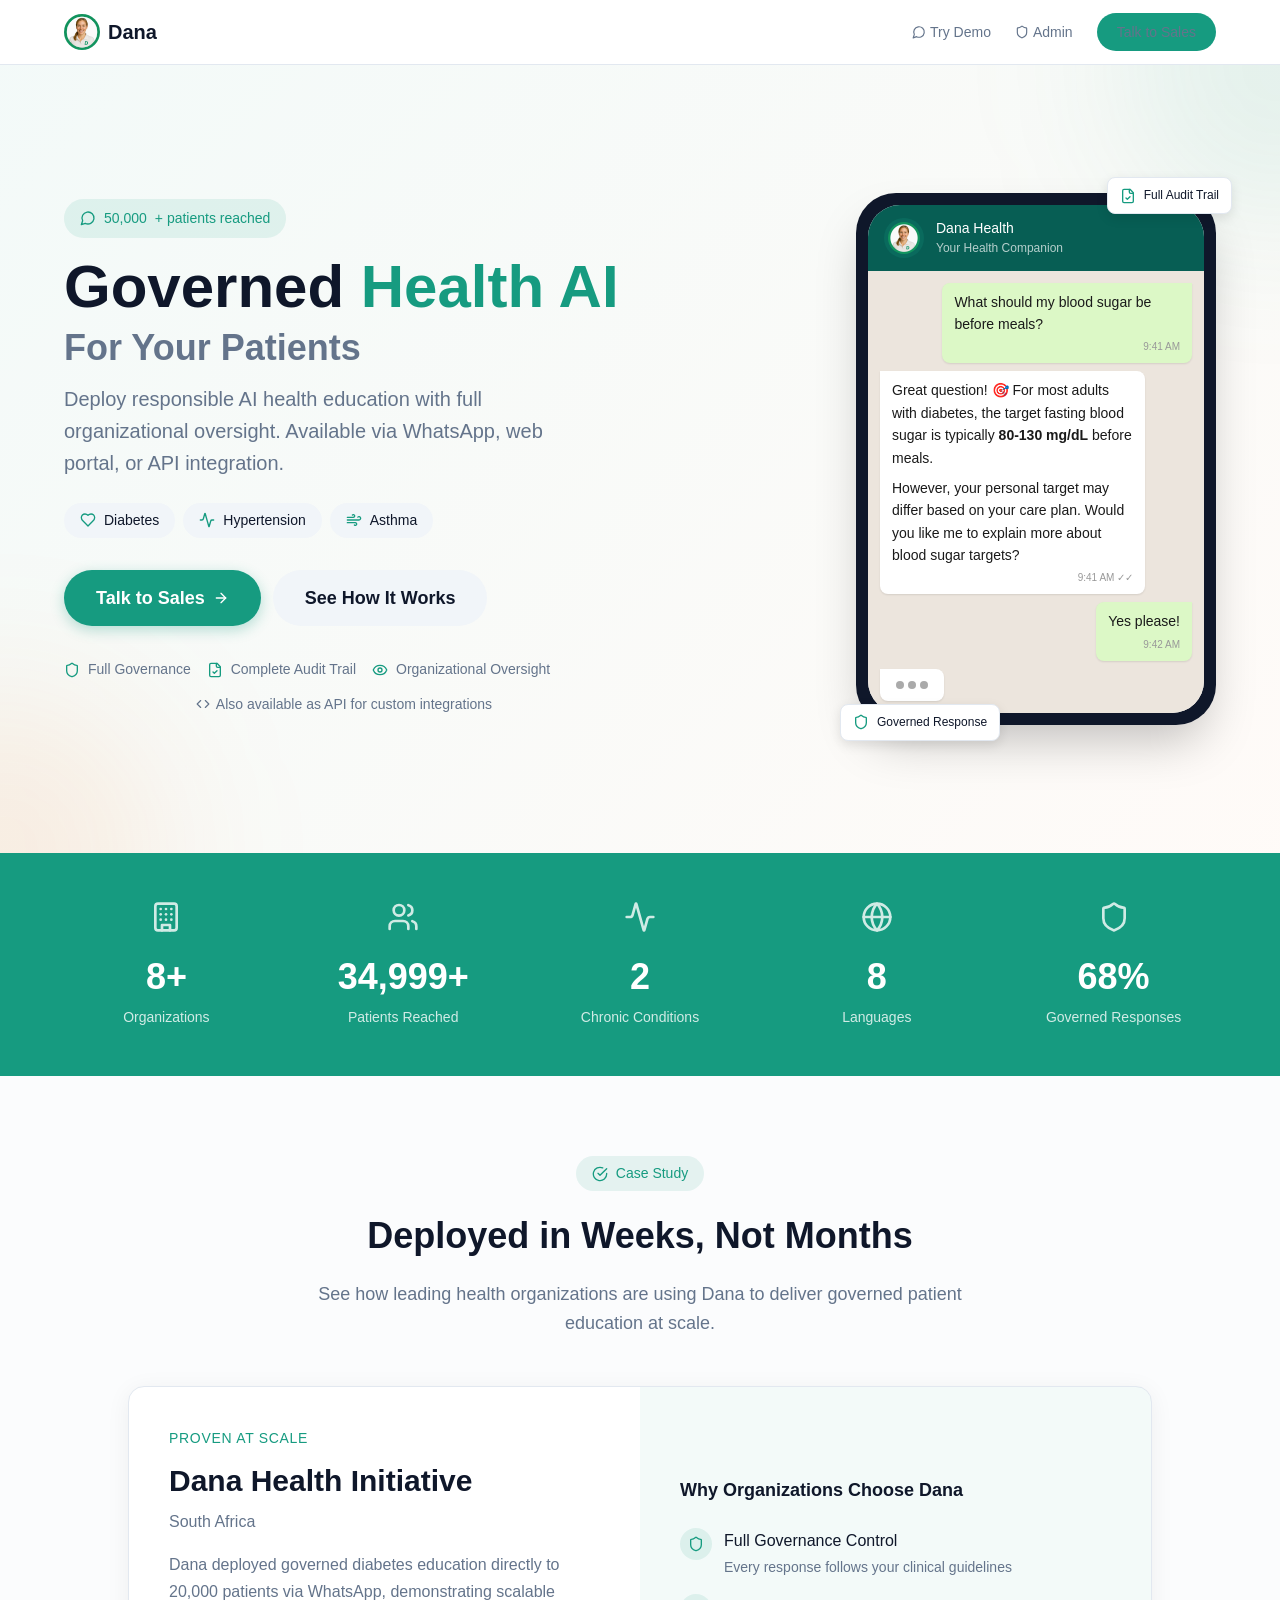
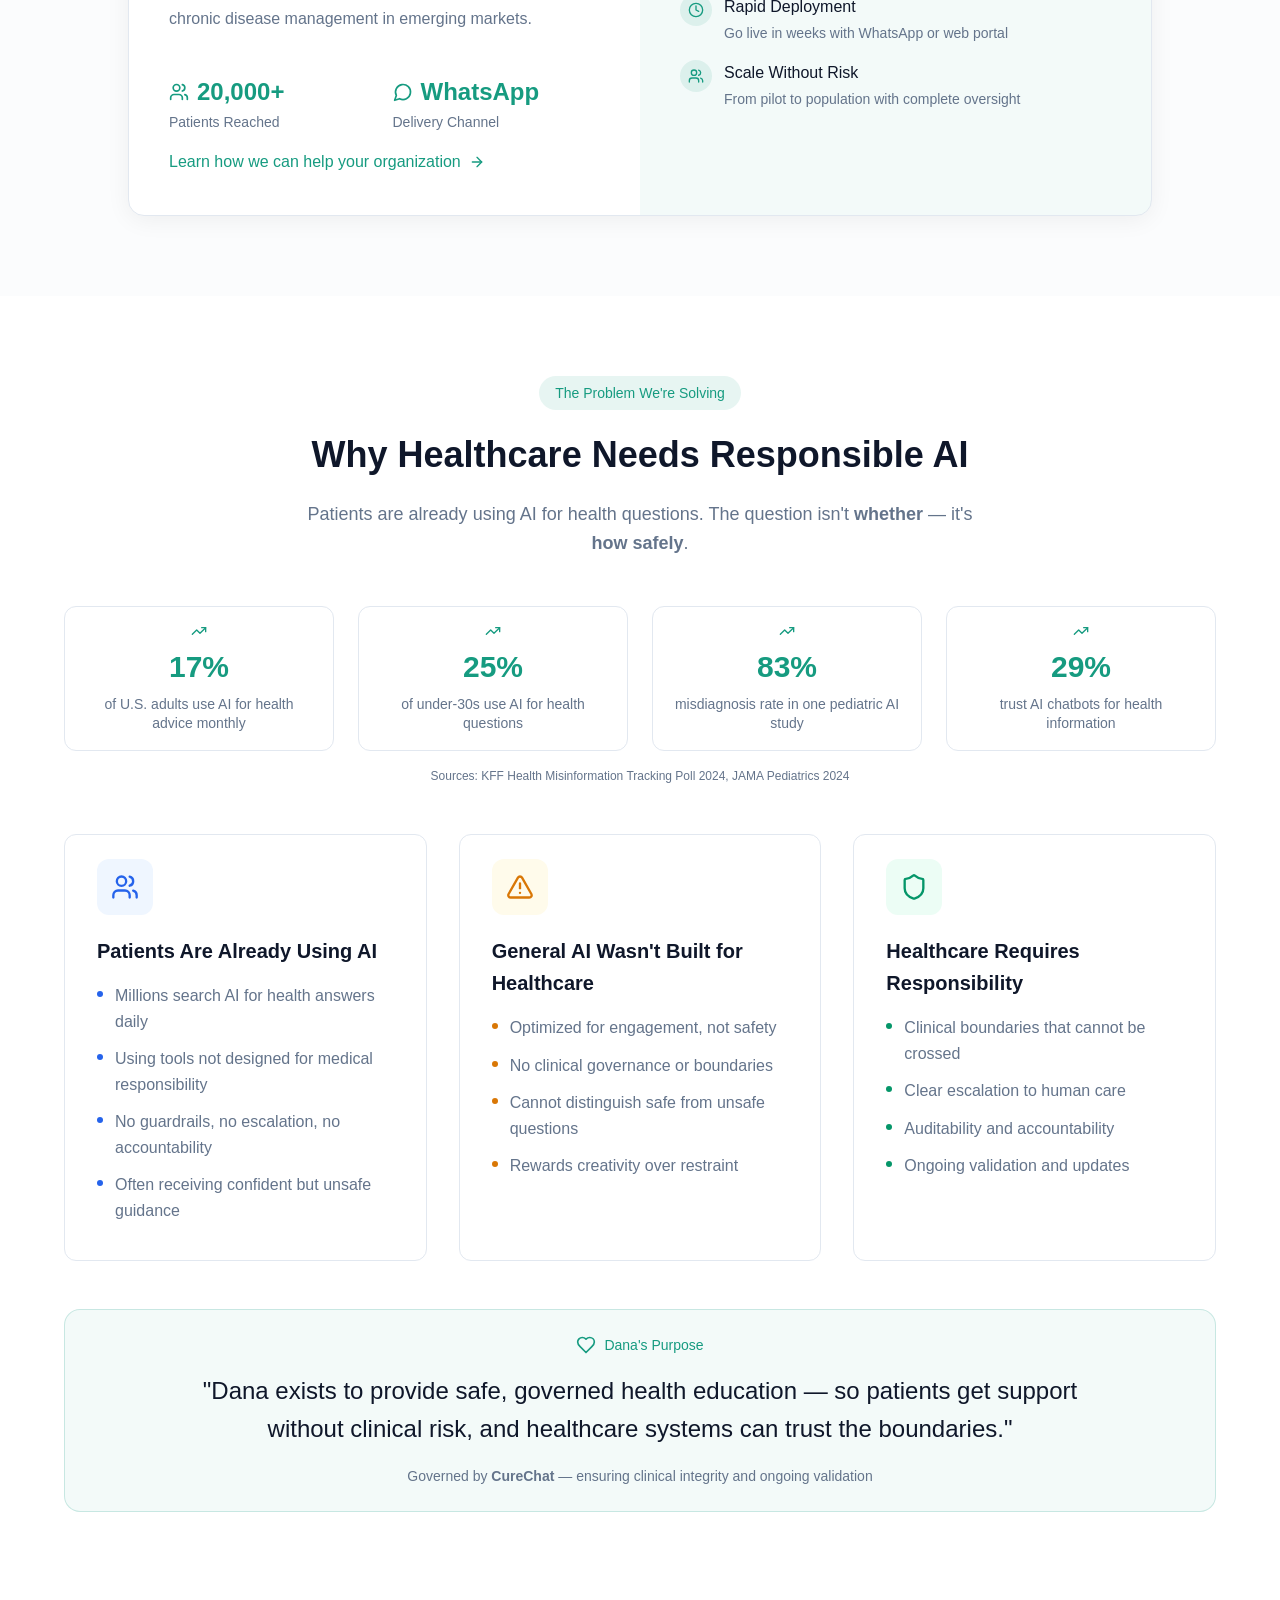
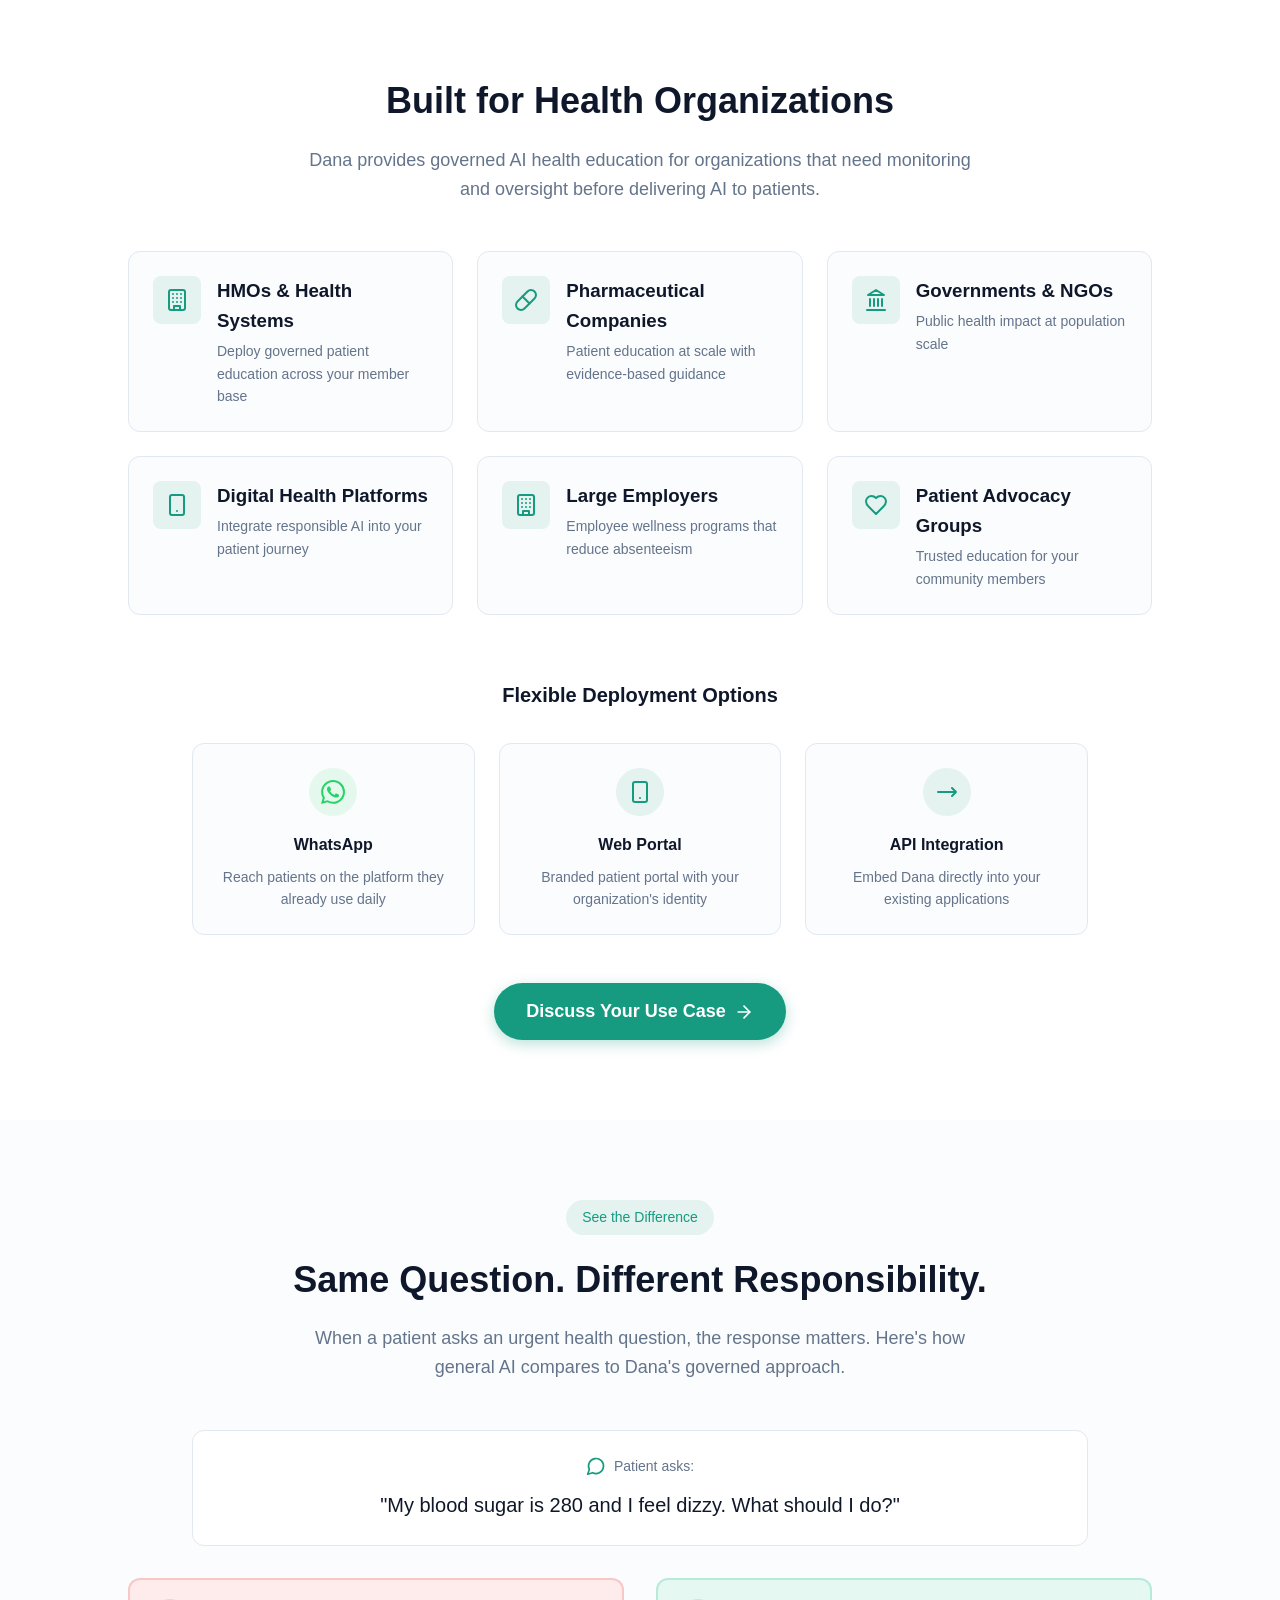
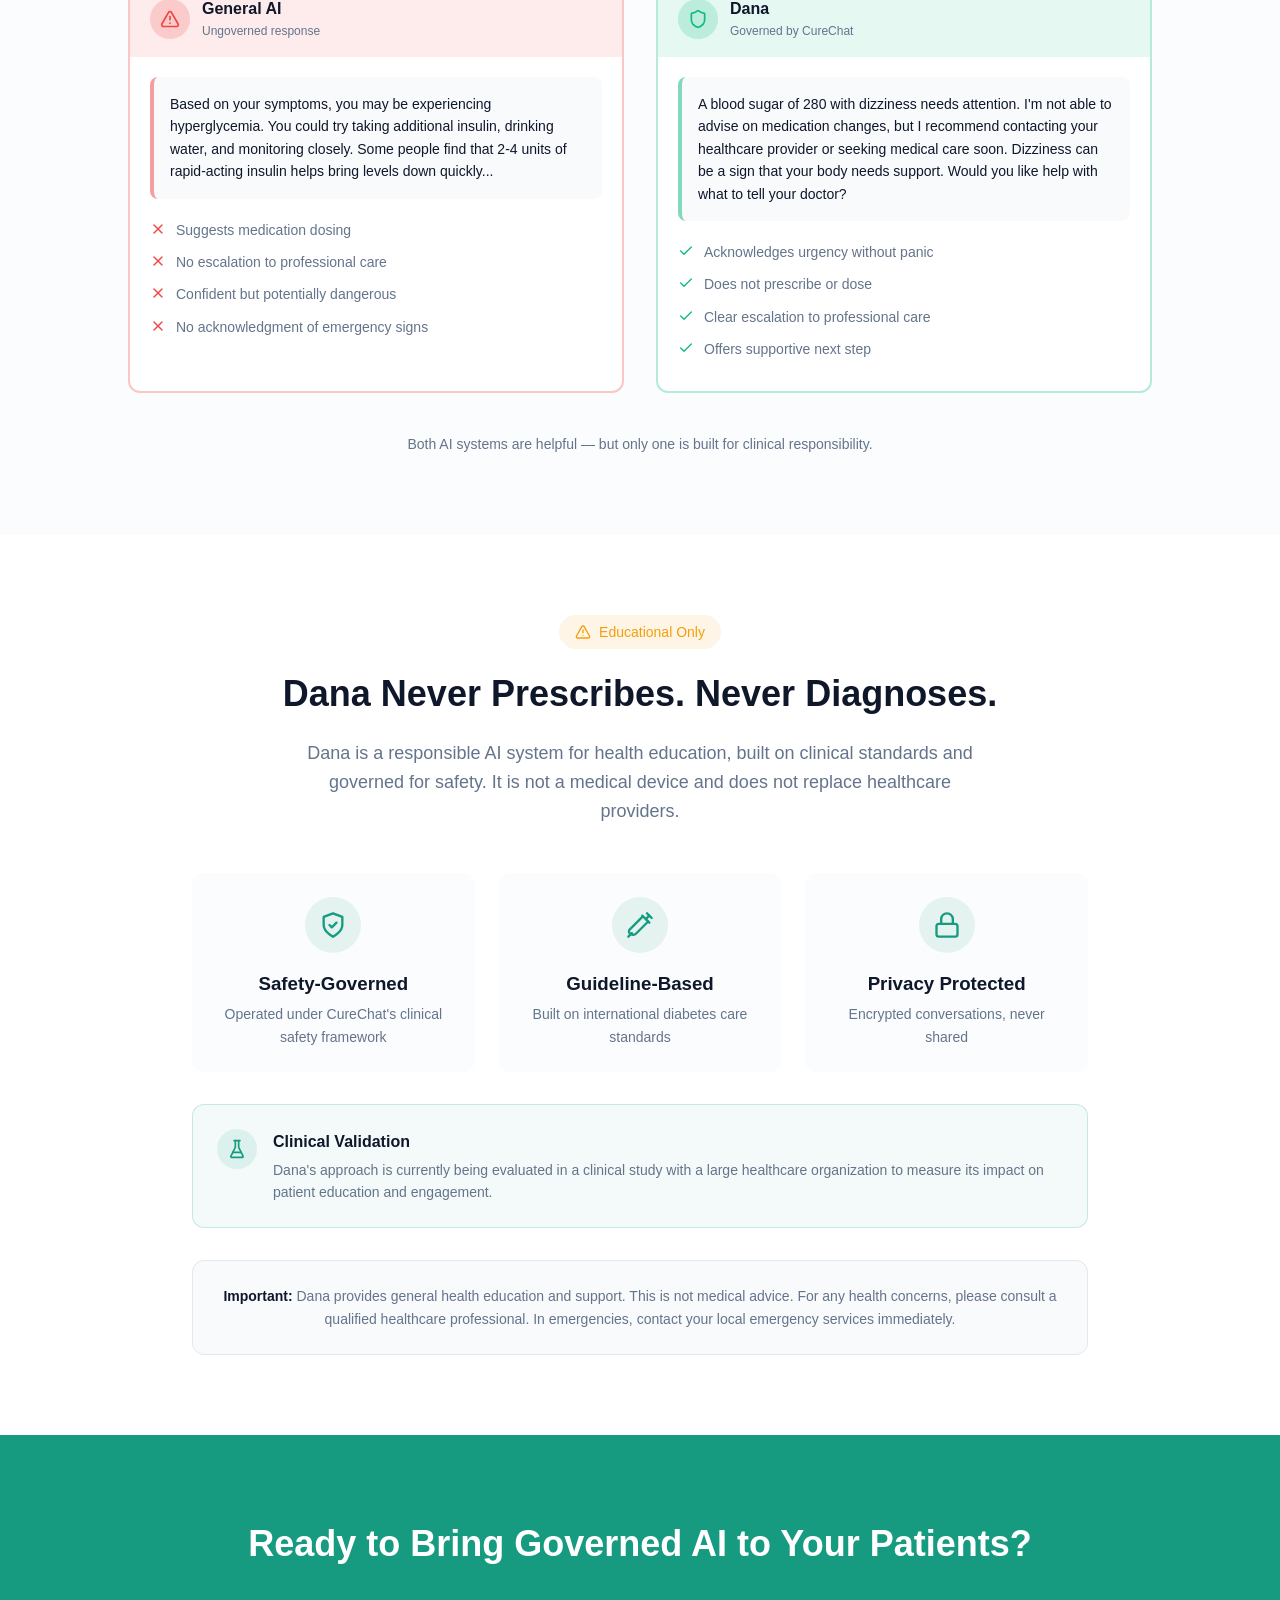
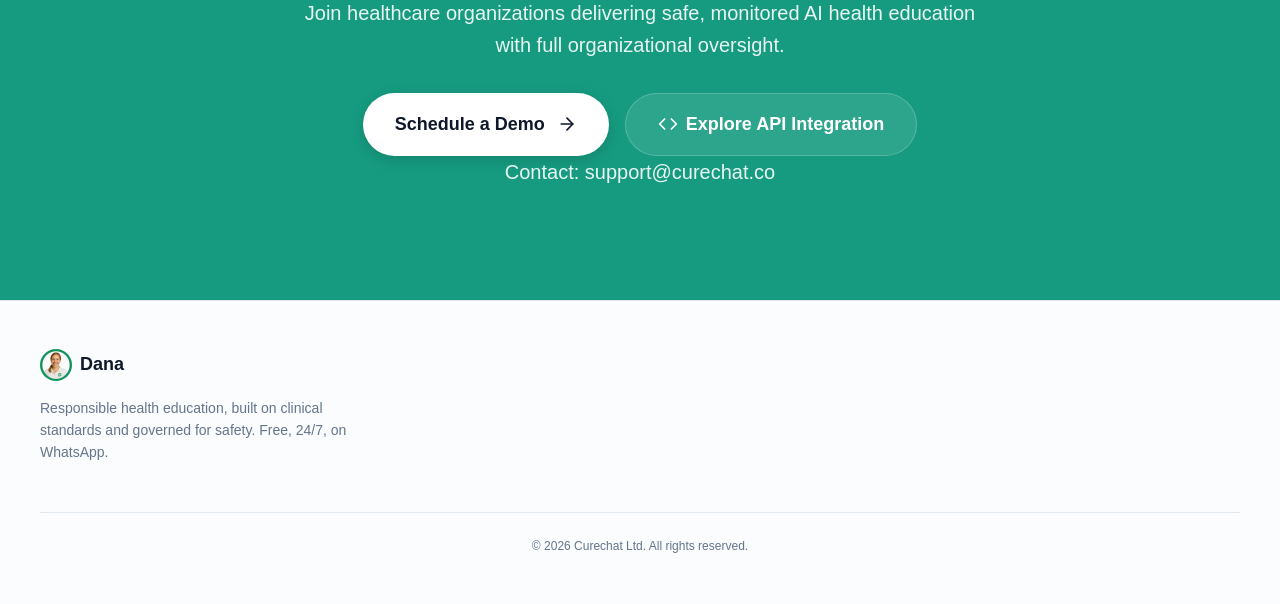
==== index.html @ 389a944e "feat: initial commit" ====
<!DOCTYPE html>
<html lang="en">
<head>
  <meta charset="UTF-8">
  <meta name="viewport" content="width=device-width, initial-scale=1.0">
  <title>Dana — Governed Health AI for Your Patients</title>
  <meta name="description" content="Deploy responsible AI health education with full organizational oversight. Available via WhatsApp, web portal, or API integration.">
  <link rel="stylesheet" href="styles.css">
  <link rel="icon" href="./dana-icon.png" type="image/png">
</head>
<body>

<!-- ===== HEADER ===== -->
<header class="site-header">
  <div class="container header-inner">
    <a href="./" class="logo">
      <img src="./dana-icon.png" alt="Dana">
      <span>Dana</span>
    </a>
    <nav class="desktop-nav">
      <a href="./demo">
        <svg width="14" height="14" viewBox="0 0 24 24" fill="none" stroke="currentColor" stroke-width="2" stroke-linecap="round" stroke-linejoin="round"><path d="M7.9 20A9 9 0 1 0 4 16.1L2 22Z"/></svg>
        Try Demo
      </a>
      <a href="./auth/signin">
        <svg width="14" height="14" viewBox="0 0 24 24" fill="none" stroke="currentColor" stroke-width="2" stroke-linecap="round" stroke-linejoin="round"><path d="M20 13c0 5-3.5 7.5-7.66 8.95a1 1 0 0 1-.67-.01C7.5 20.5 4 18 4 13V6a1 1 0 0 1 1-1c2 0 4.5-1.2 6.24-2.72a1.17 1.17 0 0 1 1.52 0C14.51 3.81 17 5 19 5a1 1 0 0 1 1 1z"/></svg>
        Admin
      </a>
      <a href="mailto:support@curechat.co?subject=Dana Demo Request" class="btn-primary">Talk to Sales</a>
    </nav>
    <button class="mobile-toggle" onclick="document.getElementById('mobile-menu').classList.toggle('open')" aria-label="Toggle menu">
      <svg width="24" height="24" viewBox="0 0 24 24" fill="none" stroke="currentColor" stroke-width="2" stroke-linecap="round" stroke-linejoin="round"><line x1="4" x2="20" y1="12" y2="12"/><line x1="4" x2="20" y1="6" y2="6"/><line x1="4" x2="20" y1="18" y2="18"/></svg>
    </button>
  </div>
  <div id="mobile-menu" class="mobile-menu">
    <a href="./demo">
      <svg width="14" height="14" viewBox="0 0 24 24" fill="none" stroke="currentColor" stroke-width="2" stroke-linecap="round" stroke-linejoin="round"><path d="M7.9 20A9 9 0 1 0 4 16.1L2 22Z"/></svg>
      Try Demo
    </a>
    <a href="./auth/signin">
      <svg width="14" height="14" viewBox="0 0 24 24" fill="none" stroke="currentColor" stroke-width="2" stroke-linecap="round" stroke-linejoin="round"><path d="M20 13c0 5-3.5 7.5-7.66 8.95a1 1 0 0 1-.67-.01C7.5 20.5 4 18 4 13V6a1 1 0 0 1 1-1c2 0 4.5-1.2 6.24-2.72a1.17 1.17 0 0 1 1.52 0C14.51 3.81 17 5 19 5a1 1 0 0 1 1 1z"/></svg>
      Admin Portal
    </a>
    <a href="mailto:support@curechat.co?subject=Dana Demo Request" class="btn-primary" style="justify-content:center;padding:.75rem 1rem;">Talk to Sales</a>
  </div>
</header>

<!-- ===== HERO ===== -->
<section class="hero">
  <div class="hero-bg-1"></div>
  <div class="hero-bg-2"></div>
  <div class="container">
    <div class="hero-grid">
      <!-- Content -->
      <div class="hero-content">
        <div class="hero-badge">
          <svg width="16" height="16" viewBox="0 0 24 24" fill="none" stroke="currentColor" stroke-width="2" stroke-linecap="round" stroke-linejoin="round"><path d="M7.9 20A9 9 0 1 0 4 16.1L2 22Z"/></svg>
          <span id="hero-counter">0</span>+ patients reached
        </div>

        <h1>
          Governed <span class="accent">Health AI</span>
          <span class="sub">For Your Patients</span>
        </h1>

        <p class="hero-desc">
          Deploy responsible AI health education with full organizational oversight. 
          Available via WhatsApp, web portal, or API integration.
        </p>

        <div class="condition-badges">
          <span class="condition-badge">
            <svg width="16" height="16" viewBox="0 0 24 24" fill="none" stroke="currentColor" stroke-width="2" stroke-linecap="round" stroke-linejoin="round"><path d="M19 14c1.49-1.46 3-3.21 3-5.5A5.5 5.5 0 0 0 16.5 3c-1.76 0-3 .5-4.5 2-1.5-1.5-2.74-2-4.5-2A5.5 5.5 0 0 0 2 8.5c0 2.3 1.5 4.05 3 5.5l7 7Z"/></svg>
            Diabetes
          </span>
          <span class="condition-badge">
            <svg width="16" height="16" viewBox="0 0 24 24" fill="none" stroke="currentColor" stroke-width="2" stroke-linecap="round" stroke-linejoin="round"><path d="M22 12h-2.48a2 2 0 0 0-1.93 1.46l-2.35 8.36a.25.25 0 0 1-.48 0L9.24 2.18a.25.25 0 0 0-.48 0l-2.35 8.36A2 2 0 0 1 4.49 12H2"/></svg>
            Hypertension
          </span>
          <span class="condition-badge">
            <svg width="16" height="16" viewBox="0 0 24 24" fill="none" stroke="currentColor" stroke-width="2" stroke-linecap="round" stroke-linejoin="round"><path d="M17.7 7.7a2.5 2.5 0 1 1 1.8 4.3H2"/><path d="M9.6 4.6A2 2 0 1 1 11 8H2"/><path d="M12.6 19.4A2 2 0 1 0 14 16H2"/></svg>
            Asthma
          </span>
        </div>

        <div class="hero-cta">
          <a href="mailto:support@curechat.co?subject=Dana Demo Request" class="btn-primary-lg">
            Talk to Sales
            <svg width="16" height="16" viewBox="0 0 24 24" fill="none" stroke="currentColor" stroke-width="2" stroke-linecap="round" stroke-linejoin="round"><path d="M5 12h14"/><path d="m12 5 7 7-7 7"/></svg>
          </a>
          <a href="./demo" class="btn-outline-lg">See How It Works</a>
        </div>

        <div class="trust-badges">
          <span class="trust-badge">
            <svg width="16" height="16" viewBox="0 0 24 24" fill="none" stroke="currentColor" stroke-width="2" stroke-linecap="round" stroke-linejoin="round"><path d="M20 13c0 5-3.5 7.5-7.66 8.95a1 1 0 0 1-.67-.01C7.5 20.5 4 18 4 13V6a1 1 0 0 1 1-1c2 0 4.5-1.2 6.24-2.72a1.17 1.17 0 0 1 1.52 0C14.51 3.81 17 5 19 5a1 1 0 0 1 1 1z"/></svg>
            Full Governance
          </span>
          <span class="trust-badge">
            <svg width="16" height="16" viewBox="0 0 24 24" fill="none" stroke="currentColor" stroke-width="2" stroke-linecap="round" stroke-linejoin="round"><path d="M15 2H6a2 2 0 0 0-2 2v16a2 2 0 0 0 2 2h12a2 2 0 0 0 2-2V7Z"/><path d="M14 2v4a2 2 0 0 0 2 2h4"/><path d="m9 15 2 2 4-4"/></svg>
            Complete Audit Trail
          </span>
          <span class="trust-badge">
            <svg width="16" height="16" viewBox="0 0 24 24" fill="none" stroke="currentColor" stroke-width="2" stroke-linecap="round" stroke-linejoin="round"><path d="M2.062 12.348a1 1 0 0 1 0-.696 10.75 10.75 0 0 1 19.876 0 1 1 0 0 1 0 .696 10.75 10.75 0 0 1-19.876 0"/><circle cx="12" cy="12" r="3"/></svg>
            Organizational Oversight
          </span>
        </div>

        <div class="api-link-wrap">
          <a href="./api.html" class="api-link">
            <svg width="14" height="14" viewBox="0 0 24 24" fill="none" stroke="currentColor" stroke-width="2" stroke-linecap="round" stroke-linejoin="round"><polyline points="16 18 22 12 16 6"/><polyline points="8 6 2 12 8 18"/></svg>
            Also available as API for custom integrations
          </a>
        </div>
      </div>

      <!-- Phone Mockup -->
      <div class="phone-mockup-wrap">
        <div class="phone-frame">
          <div class="phone-screen">
            <div class="wa-header">
              <div class="wa-avatar"><img src="./dana-icon.png" alt="Dana"></div>
              <div>
                <div class="wa-name">Dana Health</div>
                <div class="wa-status">Your Health Companion</div>
              </div>
            </div>
            <div class="wa-chat">
              <div class="msg msg-user">
                <p>What should my blood sugar be before meals?</p>
                <div class="msg-time">9:41 AM</div>
              </div>
              <div class="msg msg-bot">
                <p>Great question! 🎯 For most adults with diabetes, the target fasting blood sugar is typically <strong>80-130 mg/dL</strong> before meals.</p>
                <p style="margin-top:8px">However, your personal target may differ based on your care plan. Would you like me to explain more about blood sugar targets?</p>
                <div class="msg-time">9:41 AM ✓✓</div>
              </div>
              <div class="msg msg-user">
                <p>Yes please!</p>
                <div class="msg-time">9:42 AM</div>
              </div>
              <div class="typing">
                <span class="typing-dot"></span>
                <span class="typing-dot"></span>
                <span class="typing-dot"></span>
              </div>
            </div>
          </div>

          <div class="phone-badge bottom-left">
            <svg width="16" height="16" viewBox="0 0 24 24" fill="none" stroke="currentColor" stroke-width="2" stroke-linecap="round" stroke-linejoin="round"><path d="M20 13c0 5-3.5 7.5-7.66 8.95a1 1 0 0 1-.67-.01C7.5 20.5 4 18 4 13V6a1 1 0 0 1 1-1c2 0 4.5-1.2 6.24-2.72a1.17 1.17 0 0 1 1.52 0C14.51 3.81 17 5 19 5a1 1 0 0 1 1 1z"/></svg>
            Governed Response
          </div>
          <div class="phone-badge top-right">
            <svg width="16" height="16" viewBox="0 0 24 24" fill="none" stroke="currentColor" stroke-width="2" stroke-linecap="round" stroke-linejoin="round"><path d="M15 2H6a2 2 0 0 0-2 2v16a2 2 0 0 0 2 2h12a2 2 0 0 0 2-2V7Z"/><path d="M14 2v4a2 2 0 0 0 2 2h4"/><path d="m9 15 2 2 4-4"/></svg>
            Full Audit Trail
          </div>
        </div>
      </div>
    </div>
  </div>
</section>

<!-- ===== IMPACT STATS ===== -->
<section class="impact-stats">
  <div class="container">
    <div class="stats-grid">
      <div class="stat-item">
        <svg width="32" height="32" viewBox="0 0 24 24" fill="none" stroke="currentColor" stroke-width="2" stroke-linecap="round" stroke-linejoin="round"><rect width="16" height="20" x="4" y="2" rx="2" ry="2"/><path d="M9 22v-4h6v4"/><path d="M8 6h.01"/><path d="M16 6h.01"/><path d="M12 6h.01"/><path d="M12 10h.01"/><path d="M12 14h.01"/><path d="M16 10h.01"/><path d="M16 14h.01"/><path d="M8 10h.01"/><path d="M8 14h.01"/></svg>
        <p class="stat-value" data-target="12" data-suffix="+">0</p>
        <p class="stat-label">Organizations</p>
      </div>
      <div class="stat-item">
        <svg width="32" height="32" viewBox="0 0 24 24" fill="none" stroke="currentColor" stroke-width="2" stroke-linecap="round" stroke-linejoin="round"><path d="M16 21v-2a4 4 0 0 0-4-4H6a4 4 0 0 0-4 4v2"/><circle cx="9" cy="7" r="4"/><path d="M22 21v-2a4 4 0 0 0-3-3.87"/><path d="M16 3.13a4 4 0 0 1 0 7.75"/></svg>
        <p class="stat-value" data-target="50000" data-suffix="+">0</p>
        <p class="stat-label">Patients Reached</p>
      </div>
      <div class="stat-item">
        <svg width="32" height="32" viewBox="0 0 24 24" fill="none" stroke="currentColor" stroke-width="2" stroke-linecap="round" stroke-linejoin="round"><path d="M22 12h-2.48a2 2 0 0 0-1.93 1.46l-2.35 8.36a.25.25 0 0 1-.48 0L9.24 2.18a.25.25 0 0 0-.48 0l-2.35 8.36A2 2 0 0 1 4.49 12H2"/></svg>
        <p class="stat-value" data-target="3" data-suffix="">0</p>
        <p class="stat-label">Chronic Conditions</p>
      </div>
      <div class="stat-item">
        <svg width="32" height="32" viewBox="0 0 24 24" fill="none" stroke="currentColor" stroke-width="2" stroke-linecap="round" stroke-linejoin="round"><circle cx="12" cy="12" r="10"/><path d="m2 12 20 0"/><path d="M12 2a15.3 15.3 0 0 1 4 10 15.3 15.3 0 0 1-4 10 15.3 15.3 0 0 1-4-10 15.3 15.3 0 0 1 4-10z"/></svg>
        <p class="stat-value" data-target="12" data-suffix="">0</p>
        <p class="stat-label">Languages</p>
      </div>
      <div class="stat-item">
        <svg width="32" height="32" viewBox="0 0 24 24" fill="none" stroke="currentColor" stroke-width="2" stroke-linecap="round" stroke-linejoin="round"><path d="M20 13c0 5-3.5 7.5-7.66 8.95a1 1 0 0 1-.67-.01C7.5 20.5 4 18 4 13V6a1 1 0 0 1 1-1c2 0 4.5-1.2 6.24-2.72a1.17 1.17 0 0 1 1.52 0C14.51 3.81 17 5 19 5a1 1 0 0 1 1 1z"/></svg>
        <p class="stat-value" data-target="100" data-suffix="%">0</p>
        <p class="stat-label">Governed Responses</p>
      </div>
    </div>
  </div>
</section>

<!-- ===== CASE STUDY ===== -->
<section class="section section-muted">
  <div class="container">
    <div class="section-header">
      <span class="section-badge">
        <svg width="16" height="16" viewBox="0 0 24 24" fill="none" stroke="currentColor" stroke-width="2" stroke-linecap="round" stroke-linejoin="round"><path d="M22 11.08V12a10 10 0 1 1-5.93-9.14"/><path d="m9 11 3 3L22 4"/></svg>
        Case Study
      </span>
      <h2 class="section-title">Deployed in Weeks, Not Months</h2>
      <p class="section-desc">See how leading health organizations are using Dana to deliver governed patient education at scale.</p>
    </div>

    <div class="case-card">
      <div class="case-grid">
        <div class="case-content">
          <p class="case-label">Proven at Scale</p>
          <h3 class="case-name">Dana Health Initiative</h3>
          <p class="case-country">South Africa</p>
          <p class="case-desc">Dana deployed governed diabetes education directly to 20,000 patients via WhatsApp, demonstrating scalable chronic disease management in emerging markets.</p>
          <div class="case-stats">
            <div>
              <div class="case-stat-value">
                <svg width="20" height="20" viewBox="0 0 24 24" fill="none" stroke="currentColor" stroke-width="2" stroke-linecap="round" stroke-linejoin="round"><path d="M16 21v-2a4 4 0 0 0-4-4H6a4 4 0 0 0-4 4v2"/><circle cx="9" cy="7" r="4"/><path d="M22 21v-2a4 4 0 0 0-3-3.87"/><path d="M16 3.13a4 4 0 0 1 0 7.75"/></svg>
                20,000+
              </div>
              <p class="case-stat-label">Patients Reached</p>
            </div>
            <div>
              <div class="case-stat-value">
                <svg width="20" height="20" viewBox="0 0 24 24" fill="none" stroke="currentColor" stroke-width="2" stroke-linecap="round" stroke-linejoin="round"><path d="M7.9 20A9 9 0 1 0 4 16.1L2 22Z"/></svg>
                WhatsApp
              </div>
              <p class="case-stat-label">Delivery Channel</p>
            </div>
          </div>
          <a href="mailto:support@curechat.co?subject=Dana Implementation Inquiry" class="case-link">
            Learn how we can help your organization
            <svg width="16" height="16" viewBox="0 0 24 24" fill="none" stroke="currentColor" stroke-width="2" stroke-linecap="round" stroke-linejoin="round"><path d="M5 12h14"/><path d="m12 5 7 7-7 7"/></svg>
          </a>
        </div>
        <div class="case-features">
          <h4>Why Organizations Choose Dana</h4>
          <div class="feature-item">
            <div class="feature-icon"><svg width="16" height="16" viewBox="0 0 24 24" fill="none" stroke="currentColor" stroke-width="2" stroke-linecap="round" stroke-linejoin="round"><path d="M20 13c0 5-3.5 7.5-7.66 8.95a1 1 0 0 1-.67-.01C7.5 20.5 4 18 4 13V6a1 1 0 0 1 1-1c2 0 4.5-1.2 6.24-2.72a1.17 1.17 0 0 1 1.52 0C14.51 3.81 17 5 19 5a1 1 0 0 1 1 1z"/></svg></div>
            <div><p class="feature-title">Full Governance Control</p><p class="feature-desc">Every response follows your clinical guidelines</p></div>
          </div>
          <div class="feature-item">
            <div class="feature-icon"><svg width="16" height="16" viewBox="0 0 24 24" fill="none" stroke="currentColor" stroke-width="2" stroke-linecap="round" stroke-linejoin="round"><circle cx="12" cy="12" r="10"/><polyline points="12 6 12 12 16 14"/></svg></div>
            <div><p class="feature-title">Rapid Deployment</p><p class="feature-desc">Go live in weeks with WhatsApp or web portal</p></div>
          </div>
          <div class="feature-item">
            <div class="feature-icon"><svg width="16" height="16" viewBox="0 0 24 24" fill="none" stroke="currentColor" stroke-width="2" stroke-linecap="round" stroke-linejoin="round"><path d="M16 21v-2a4 4 0 0 0-4-4H6a4 4 0 0 0-4 4v2"/><circle cx="9" cy="7" r="4"/><path d="M22 21v-2a4 4 0 0 0-3-3.87"/><path d="M16 3.13a4 4 0 0 1 0 7.75"/></svg></div>
            <div><p class="feature-title">Scale Without Risk</p><p class="feature-desc">From pilot to population with complete oversight</p></div>
          </div>
        </div>
      </div>
    </div>
  </div>
</section>

<!-- ===== WHY RESPONSIBLE AI ===== -->
<section class="section">
  <div class="container">
    <div class="section-header">
      <span class="section-badge">The Problem We're Solving</span>
      <h2 class="section-title">Why Healthcare Needs Responsible AI</h2>
      <p class="section-desc">Patients are already using AI for health questions. The question isn't <strong>whether</strong> — it's <strong>how safely</strong>.</p>
    </div>

    <div class="stats-bar">
      <div class="stat-card">
        <div class="stat-card-icon"><svg width="16" height="16" viewBox="0 0 24 24" fill="none" stroke="currentColor" stroke-width="2" stroke-linecap="round" stroke-linejoin="round"><polyline points="22 7 13.5 15.5 8.5 10.5 2 17"/><polyline points="16 7 22 7 22 13"/></svg></div>
        <div class="stat-card-value">17%</div>
        <p class="stat-card-label">of U.S. adults use AI for health advice monthly</p>
      </div>
      <div class="stat-card">
        <div class="stat-card-icon"><svg width="16" height="16" viewBox="0 0 24 24" fill="none" stroke="currentColor" stroke-width="2" stroke-linecap="round" stroke-linejoin="round"><polyline points="22 7 13.5 15.5 8.5 10.5 2 17"/><polyline points="16 7 22 7 22 13"/></svg></div>
        <div class="stat-card-value">25%</div>
        <p class="stat-card-label">of under-30s use AI for health questions</p>
      </div>
      <div class="stat-card">
        <div class="stat-card-icon"><svg width="16" height="16" viewBox="0 0 24 24" fill="none" stroke="currentColor" stroke-width="2" stroke-linecap="round" stroke-linejoin="round"><polyline points="22 7 13.5 15.5 8.5 10.5 2 17"/><polyline points="16 7 22 7 22 13"/></svg></div>
        <div class="stat-card-value">83%</div>
        <p class="stat-card-label">misdiagnosis rate in one pediatric AI study</p>
      </div>
      <div class="stat-card">
        <div class="stat-card-icon"><svg width="16" height="16" viewBox="0 0 24 24" fill="none" stroke="currentColor" stroke-width="2" stroke-linecap="round" stroke-linejoin="round"><polyline points="22 7 13.5 15.5 8.5 10.5 2 17"/><polyline points="16 7 22 7 22 13"/></svg></div>
        <div class="stat-card-value">29%</div>
        <p class="stat-card-label">trust AI chatbots for health information</p>
      </div>
    </div>
    <p class="stats-source">Sources: KFF Health Misinformation Tracking Poll 2024, JAMA Pediatrics 2024</p>

    <div class="problem-grid">
      <!-- Column 1 -->
      <div class="problem-card">
        <div class="problem-icon" style="background:#eff6ff;">
          <svg width="28" height="28" viewBox="0 0 24 24" fill="none" stroke="#2563eb" stroke-width="2" stroke-linecap="round" stroke-linejoin="round"><path d="M16 21v-2a4 4 0 0 0-4-4H6a4 4 0 0 0-4 4v2"/><circle cx="9" cy="7" r="4"/><path d="M22 21v-2a4 4 0 0 0-3-3.87"/><path d="M16 3.13a4 4 0 0 1 0 7.75"/></svg>
        </div>
        <h3>Patients Are Already Using AI</h3>
        <div class="problem-point"><span class="problem-dot" style="background:#2563eb;"></span><span>Millions search AI for health answers daily</span></div>
        <div class="problem-point"><span class="problem-dot" style="background:#2563eb;"></span><span>Using tools not designed for medical responsibility</span></div>
        <div class="problem-point"><span class="problem-dot" style="background:#2563eb;"></span><span>No guardrails, no escalation, no accountability</span></div>
        <div class="problem-point"><span class="problem-dot" style="background:#2563eb;"></span><span>Often receiving confident but unsafe guidance</span></div>
      </div>
      <!-- Column 2 -->
      <div class="problem-card">
        <div class="problem-icon" style="background:#fffbeb;">
          <svg width="28" height="28" viewBox="0 0 24 24" fill="none" stroke="#d97706" stroke-width="2" stroke-linecap="round" stroke-linejoin="round"><path d="m21.73 18-8-14a2 2 0 0 0-3.48 0l-8 14A2 2 0 0 0 4 21h16a2 2 0 0 0 1.73-3"/><path d="M12 9v4"/><path d="M12 17h.01"/></svg>
        </div>
        <h3>General AI Wasn't Built for Healthcare</h3>
        <div class="problem-point"><span class="problem-dot" style="background:#d97706;"></span><span>Optimized for engagement, not safety</span></div>
        <div class="problem-point"><span class="problem-dot" style="background:#d97706;"></span><span>No clinical governance or boundaries</span></div>
        <div class="problem-point"><span class="problem-dot" style="background:#d97706;"></span><span>Cannot distinguish safe from unsafe questions</span></div>
        <div class="problem-point"><span class="problem-dot" style="background:#d97706;"></span><span>Rewards creativity over restraint</span></div>
      </div>
      <!-- Column 3 -->
      <div class="problem-card">
        <div class="problem-icon" style="background:#ecfdf5;">
          <svg width="28" height="28" viewBox="0 0 24 24" fill="none" stroke="#059669" stroke-width="2" stroke-linecap="round" stroke-linejoin="round"><path d="M20 13c0 5-3.5 7.5-7.66 8.95a1 1 0 0 1-.67-.01C7.5 20.5 4 18 4 13V6a1 1 0 0 1 1-1c2 0 4.5-1.2 6.24-2.72a1.17 1.17 0 0 1 1.52 0C14.51 3.81 17 5 19 5a1 1 0 0 1 1 1z"/></svg>
        </div>
        <h3>Healthcare Requires Responsibility</h3>
        <div class="problem-point"><span class="problem-dot" style="background:#059669;"></span><span>Clinical boundaries that cannot be crossed</span></div>
        <div class="problem-point"><span class="problem-dot" style="background:#059669;"></span><span>Clear escalation to human care</span></div>
        <div class="problem-point"><span class="problem-dot" style="background:#059669;"></span><span>Auditability and accountability</span></div>
        <div class="problem-point"><span class="problem-dot" style="background:#059669;"></span><span>Ongoing validation and updates</span></div>
      </div>
    </div>

    <div class="solution-box">
      <div class="solution-label">
        <svg width="20" height="20" viewBox="0 0 24 24" fill="none" stroke="currentColor" stroke-width="2" stroke-linecap="round" stroke-linejoin="round"><path d="M19 14c1.49-1.46 3-3.21 3-5.5A5.5 5.5 0 0 0 16.5 3c-1.76 0-3 .5-4.5 2-1.5-1.5-2.74-2-4.5-2A5.5 5.5 0 0 0 2 8.5c0 2.3 1.5 4.05 3 5.5l7 7Z"/></svg>
        Dana's Purpose
      </div>
      <blockquote class="solution-quote">
        "Dana exists to provide safe, governed health education — so patients get support without clinical risk, and healthcare systems can trust the boundaries."
      </blockquote>
      <p class="solution-attribution">
        Governed by <strong>CureChat</strong> — ensuring clinical integrity and ongoing validation
      </p>
    </div>
  </div>
</section>

<!-- ===== FOR ORGANIZATIONS ===== -->
<section class="section">
  <div class="container">
    <div class="section-header">
      <h2 class="section-title">Built for Health Organizations</h2>
      <p class="section-desc">Dana provides governed AI health education for organizations that need monitoring and oversight before delivering AI to patients.</p>
    </div>

    <div class="org-grid">
      <div class="org-card"><div class="org-card-inner">
        <div class="org-icon"><svg width="24" height="24" viewBox="0 0 24 24" fill="none" stroke="currentColor" stroke-width="2" stroke-linecap="round" stroke-linejoin="round"><rect width="16" height="20" x="4" y="2" rx="2" ry="2"/><path d="M9 22v-4h6v4"/><path d="M8 6h.01"/><path d="M16 6h.01"/><path d="M12 6h.01"/><path d="M12 10h.01"/><path d="M12 14h.01"/><path d="M16 10h.01"/><path d="M16 14h.01"/><path d="M8 10h.01"/><path d="M8 14h.01"/></svg></div>
        <div><h3>HMOs &amp; Health Systems</h3><p>Deploy governed patient education across your member base</p></div>
      </div></div>
      <div class="org-card"><div class="org-card-inner">
        <div class="org-icon"><svg width="24" height="24" viewBox="0 0 24 24" fill="none" stroke="currentColor" stroke-width="2" stroke-linecap="round" stroke-linejoin="round"><path d="m10.5 20.5 10-10a4.95 4.95 0 1 0-7-7l-10 10a4.95 4.95 0 1 0 7 7Z"/><path d="m8.5 8.5 7 7"/></svg></div>
        <div><h3>Pharmaceutical Companies</h3><p>Patient education at scale with evidence-based guidance</p></div>
      </div></div>
      <div class="org-card"><div class="org-card-inner">
        <div class="org-icon"><svg width="24" height="24" viewBox="0 0 24 24" fill="none" stroke="currentColor" stroke-width="2" stroke-linecap="round" stroke-linejoin="round"><line x1="3" x2="21" y1="22" y2="22"/><line x1="6" x2="6" y1="18" y2="11"/><line x1="10" x2="10" y1="18" y2="11"/><line x1="14" x2="14" y1="18" y2="11"/><line x1="18" x2="18" y1="18" y2="11"/><polygon points="12 2 20 7 4 7"/></svg></div>
        <div><h3>Governments &amp; NGOs</h3><p>Public health impact at population scale</p></div>
      </div></div>
      <div class="org-card"><div class="org-card-inner">
        <div class="org-icon"><svg width="24" height="24" viewBox="0 0 24 24" fill="none" stroke="currentColor" stroke-width="2" stroke-linecap="round" stroke-linejoin="round"><rect width="14" height="20" x="5" y="2" rx="2" ry="2"/><path d="M12 18h.01"/></svg></div>
        <div><h3>Digital Health Platforms</h3><p>Integrate responsible AI into your patient journey</p></div>
      </div></div>
      <div class="org-card"><div class="org-card-inner">
        <div class="org-icon"><svg width="24" height="24" viewBox="0 0 24 24" fill="none" stroke="currentColor" stroke-width="2" stroke-linecap="round" stroke-linejoin="round"><rect width="16" height="20" x="4" y="2" rx="2" ry="2"/><path d="M9 22v-4h6v4"/><path d="M8 6h.01"/><path d="M16 6h.01"/><path d="M12 6h.01"/><path d="M12 10h.01"/><path d="M12 14h.01"/><path d="M16 10h.01"/><path d="M16 14h.01"/><path d="M8 10h.01"/><path d="M8 14h.01"/></svg></div>
        <div><h3>Large Employers</h3><p>Employee wellness programs that reduce absenteeism</p></div>
      </div></div>
      <div class="org-card"><div class="org-card-inner">
        <div class="org-icon"><svg width="24" height="24" viewBox="0 0 24 24" fill="none" stroke="currentColor" stroke-width="2" stroke-linecap="round" stroke-linejoin="round"><path d="M19 14c1.49-1.46 3-3.21 3-5.5A5.5 5.5 0 0 0 16.5 3c-1.76 0-3 .5-4.5 2-1.5-1.5-2.74-2-4.5-2A5.5 5.5 0 0 0 2 8.5c0 2.3 1.5 4.05 3 5.5l7 7Z"/></svg></div>
        <div><h3>Patient Advocacy Groups</h3><p>Trusted education for your community members</p></div>
      </div></div>
    </div>

    <!-- Deployment Options -->
    <div class="deploy-options">
      <h3 class="deploy-title">Flexible Deployment Options</h3>
      <div class="deploy-grid">
        <div class="deploy-card">
          <div class="deploy-icon" style="background:rgba(37,211,102,0.1);">
            <svg viewBox="0 0 24 24" width="24" height="24" fill="#25D366"><path d="M17.472 14.382c-.297-.149-1.758-.867-2.03-.967-.273-.099-.471-.148-.67.15-.197.297-.767.966-.94 1.164-.173.199-.347.223-.644.075-.297-.15-1.255-.463-2.39-1.475-.883-.788-1.48-1.761-1.653-2.059-.173-.297-.018-.458.13-.606.134-.133.298-.347.446-.52.149-.174.198-.298.298-.497.099-.198.05-.371-.025-.52-.075-.149-.669-1.612-.916-2.207-.242-.579-.487-.5-.669-.51-.173-.008-.371-.01-.57-.01-.198 0-.52.074-.792.372-.272.297-1.04 1.016-1.04 2.479 0 1.462 1.065 2.875 1.213 3.074.149.198 2.096 3.2 5.077 4.487.709.306 1.262.489 1.694.625.712.227 1.36.195 1.871.118.571-.085 1.758-.719 2.006-1.413.248-.694.248-1.289.173-1.413-.074-.124-.272-.198-.57-.347m-5.421 7.403h-.004a9.87 9.87 0 01-5.031-1.378l-.361-.214-3.741.982.998-3.648-.235-.374a9.86 9.86 0 01-1.51-5.26c.001-5.45 4.436-9.884 9.888-9.884 2.64 0 5.122 1.03 6.988 2.898a9.825 9.825 0 012.893 6.994c-.003 5.45-4.437 9.884-9.885 9.884m8.413-18.297A11.815 11.815 0 0012.05 0C5.495 0 .16 5.335.157 11.892c0 2.096.547 4.142 1.588 5.945L.057 24l6.305-1.654a11.882 11.882 0 005.683 1.448h.005c6.554 0 11.89-5.335 11.893-11.893a11.821 11.821 0 00-3.48-8.413Z"/></svg>
          </div>
          <h4>WhatsApp</h4>
          <p>Reach patients on the platform they already use daily</p>
        </div>
        <div class="deploy-card">
          <div class="deploy-icon" style="background:rgba(22,155,128,0.1);">
            <svg width="24" height="24" viewBox="0 0 24 24" fill="none" stroke="#169B80" stroke-width="2" stroke-linecap="round" stroke-linejoin="round"><rect width="14" height="20" x="5" y="2" rx="2" ry="2"/><path d="M12 18h.01"/></svg>
          </div>
          <h4>Web Portal</h4>
          <p>Branded patient portal with your organization's identity</p>
        </div>
        <div class="deploy-card">
          <div class="deploy-icon" style="background:rgba(22,155,128,0.1);">
            <svg width="24" height="24" viewBox="0 0 24 24" fill="none" stroke="#169B80" stroke-width="2" stroke-linecap="round" stroke-linejoin="round"><path d="M17 8l4 4m0 0l-4 4m4-4H3"/></svg>
          </div>
          <h4>API Integration</h4>
          <p>Embed Dana directly into your existing applications</p>
        </div>
      </div>
    </div>

    <div class="section-cta">
      <a href="mailto:support@curechat.co?subject=Dana for Organizations" class="btn-primary-lg">
        Discuss Your Use Case
        <svg width="20" height="20" viewBox="0 0 24 24" fill="none" stroke="currentColor" stroke-width="2" stroke-linecap="round" stroke-linejoin="round"><path d="M5 12h14"/><path d="m12 5 7 7-7 7"/></svg>
      </a>
    </div>
  </div>
</section>

<!-- ===== AI COMPARISON ===== -->
<section class="section section-muted">
  <div class="container">
    <div class="section-header">
      <span class="section-badge">See the Difference</span>
      <h2 class="section-title">Same Question. Different Responsibility.</h2>
      <p class="section-desc">When a patient asks an urgent health question, the response matters. Here's how general AI compares to Dana's governed approach.</p>
    </div>

    <div class="patient-q">
      <div class="patient-q-card">
        <div class="patient-q-label">
          <svg width="20" height="20" viewBox="0 0 24 24" fill="none" stroke="currentColor" stroke-width="2" stroke-linecap="round" stroke-linejoin="round"><path d="M7.9 20A9 9 0 1 0 4 16.1L2 22Z"/></svg>
          Patient asks:
        </div>
        <p class="patient-q-text">"My blood sugar is 280 and I feel dizzy. What should I do?"</p>
      </div>
    </div>

    <div class="comparison-grid">
      <!-- General AI -->
      <div class="comp-card danger">
        <div class="comp-header">
          <div class="comp-avatar">
            <svg width="20" height="20" viewBox="0 0 24 24" fill="none" stroke="currentColor" stroke-width="2" stroke-linecap="round" stroke-linejoin="round"><path d="m21.73 18-8-14a2 2 0 0 0-3.48 0l-8 14A2 2 0 0 0 4 21h16a2 2 0 0 0 1.73-3"/><path d="M12 9v4"/><path d="M12 17h.01"/></svg>
          </div>
          <div><p class="comp-name">General AI</p><p class="comp-sub">Ungoverned response</p></div>
        </div>
        <div class="comp-body">
          <div class="comp-bubble">Based on your symptoms, you may be experiencing hyperglycemia. You could try taking additional insulin, drinking water, and monitoring closely. Some people find that 2-4 units of rapid-acting insulin helps bring levels down quickly...</div>
          <ul class="comp-list">
            <li><svg width="16" height="16" viewBox="0 0 24 24" fill="none" stroke="currentColor" stroke-width="2" stroke-linecap="round" stroke-linejoin="round"><path d="M18 6 6 18"/><path d="m6 6 12 12"/></svg><span>Suggests medication dosing</span></li>
            <li><svg width="16" height="16" viewBox="0 0 24 24" fill="none" stroke="currentColor" stroke-width="2" stroke-linecap="round" stroke-linejoin="round"><path d="M18 6 6 18"/><path d="m6 6 12 12"/></svg><span>No escalation to professional care</span></li>
            <li><svg width="16" height="16" viewBox="0 0 24 24" fill="none" stroke="currentColor" stroke-width="2" stroke-linecap="round" stroke-linejoin="round"><path d="M18 6 6 18"/><path d="m6 6 12 12"/></svg><span>Confident but potentially dangerous</span></li>
            <li><svg width="16" height="16" viewBox="0 0 24 24" fill="none" stroke="currentColor" stroke-width="2" stroke-linecap="round" stroke-linejoin="round"><path d="M18 6 6 18"/><path d="m6 6 12 12"/></svg><span>No acknowledgment of emergency signs</span></li>
          </ul>
        </div>
      </div>
      <!-- Dana -->
      <div class="comp-card safe">
        <div class="comp-header">
          <div class="comp-avatar">
            <svg width="20" height="20" viewBox="0 0 24 24" fill="none" stroke="currentColor" stroke-width="2" stroke-linecap="round" stroke-linejoin="round"><path d="M20 13c0 5-3.5 7.5-7.66 8.95a1 1 0 0 1-.67-.01C7.5 20.5 4 18 4 13V6a1 1 0 0 1 1-1c2 0 4.5-1.2 6.24-2.72a1.17 1.17 0 0 1 1.52 0C14.51 3.81 17 5 19 5a1 1 0 0 1 1 1z"/></svg>
          </div>
          <div><p class="comp-name">Dana</p><p class="comp-sub">Governed by CureChat</p></div>
        </div>
        <div class="comp-body">
          <div class="comp-bubble">A blood sugar of 280 with dizziness needs attention. I'm not able to advise on medication changes, but I recommend contacting your healthcare provider or seeking medical care soon. Dizziness can be a sign that your body needs support. Would you like help with what to tell your doctor?</div>
          <ul class="comp-list">
            <li><svg width="16" height="16" viewBox="0 0 24 24" fill="none" stroke="currentColor" stroke-width="2" stroke-linecap="round" stroke-linejoin="round"><path d="M20 6 9 17l-5-5"/></svg><span>Acknowledges urgency without panic</span></li>
            <li><svg width="16" height="16" viewBox="0 0 24 24" fill="none" stroke="currentColor" stroke-width="2" stroke-linecap="round" stroke-linejoin="round"><path d="M20 6 9 17l-5-5"/></svg><span>Does not prescribe or dose</span></li>
            <li><svg width="16" height="16" viewBox="0 0 24 24" fill="none" stroke="currentColor" stroke-width="2" stroke-linecap="round" stroke-linejoin="round"><path d="M20 6 9 17l-5-5"/></svg><span>Clear escalation to professional care</span></li>
            <li><svg width="16" height="16" viewBox="0 0 24 24" fill="none" stroke="currentColor" stroke-width="2" stroke-linecap="round" stroke-linejoin="round"><path d="M20 6 9 17l-5-5"/></svg><span>Offers supportive next step</span></li>
          </ul>
        </div>
      </div>
    </div>

    <p class="comparison-note">Both AI systems are helpful — but only one is built for clinical responsibility.</p>
  </div>
</section>

<!-- ===== TRUST SECTION ===== -->
<section class="section">
  <div class="container">
    <div class="max-w-4xl">
      <div class="section-header">
        <span class="warning-badge">
          <svg width="16" height="16" viewBox="0 0 24 24" fill="none" stroke="currentColor" stroke-width="2" stroke-linecap="round" stroke-linejoin="round"><path d="m21.73 18-8-14a2 2 0 0 0-3.48 0l-8 14A2 2 0 0 0 4 21h16a2 2 0 0 0 1.73-3"/><path d="M12 9v4"/><path d="M12 17h.01"/></svg>
          Educational Only
        </span>
        <h2 class="section-title">Dana Never Prescribes. Never Diagnoses.</h2>
        <p class="section-desc">Dana is a responsible AI system for health education, built on clinical standards and governed for safety. It is not a medical device and does not replace healthcare providers.</p>
      </div>

      <div class="trust-grid">
        <div class="trust-card">
          <div class="trust-icon"><svg width="28" height="28" viewBox="0 0 24 24" fill="none" stroke="currentColor" stroke-width="2" stroke-linecap="round" stroke-linejoin="round"><path d="M12 22s8-4 8-10V5l-8-3-8 3v7c0 6 8 10 8 10"/><path d="m9 12 2 2 4-4"/></svg></div>
          <h3>Safety-Governed</h3>
          <p>Operated under CureChat's clinical safety framework</p>
        </div>
        <div class="trust-card">
          <div class="trust-icon"><svg width="28" height="28" viewBox="0 0 24 24" fill="none" stroke="currentColor" stroke-width="2" stroke-linecap="round" stroke-linejoin="round"><path d="m18 2 4 4"/><path d="m17 7 3-3"/><path d="M19 9 8.7 19.3c-1 1-2.5 1.3-3.8.7l-1.3-.7c-1.1-.6-1.4-2-.7-3.1L14 5"/><path d="m5 19-3 3"/><path d="m14 4 6 6"/></svg></div>
          <h3>Guideline-Based</h3>
          <p>Built on international diabetes care standards</p>
        </div>
        <div class="trust-card">
          <div class="trust-icon"><svg width="28" height="28" viewBox="0 0 24 24" fill="none" stroke="currentColor" stroke-width="2" stroke-linecap="round" stroke-linejoin="round"><rect width="18" height="11" x="3" y="11" rx="2" ry="2"/><path d="M7 11V7a5 5 0 0 1 10 0v4"/></svg></div>
          <h3>Privacy Protected</h3>
          <p>Encrypted conversations, never shared</p>
        </div>
      </div>

      <div class="clinical-box">
        <div class="clinical-icon"><svg width="20" height="20" viewBox="0 0 24 24" fill="none" stroke="currentColor" stroke-width="2" stroke-linecap="round" stroke-linejoin="round"><path d="M10 2v7.527a2 2 0 0 1-.211.896L4.72 20.55a1 1 0 0 0 .9 1.45h12.76a1 1 0 0 0 .9-1.45l-5.069-10.127A2 2 0 0 1 14 9.527V2"/><path d="M8.5 2h7"/><path d="M7 16h10"/></svg></div>
        <div>
          <h4>Clinical Validation</h4>
          <p>Dana's approach is currently being evaluated in a clinical study with a large healthcare organization to measure its impact on patient education and engagement.</p>
        </div>
      </div>

      <div class="disclaimer-box">
        <strong>Important:</strong> Dana provides general health education and support. This is not medical advice. For any health concerns, please consult a qualified healthcare professional. In emergencies, contact your local emergency services immediately.
      </div>
    </div>
  </div>
</section>

<!-- ===== CTA ===== -->
<section class="cta-section">
  <div class="container">
    <div class="cta-inner">
      <h2>Ready to Bring Governed AI to Your Patients?</h2>
      <p>Join healthcare organizations delivering safe, monitored AI health education with full organizational oversight.</p>
      <div class="cta-buttons">
        <a href="mailto:support@curechat.co?subject=Dana Demo Request" class="btn-cta-primary">
          Schedule a Demo
          <svg width="20" height="20" viewBox="0 0 24 24" fill="none" stroke="currentColor" stroke-width="2" stroke-linecap="round" stroke-linejoin="round"><path d="M5 12h14"/><path d="m12 5 7 7-7 7"/></svg>
        </a>
        <a href="./api.html" class="btn-cta-outline">
          <svg width="20" height="20" viewBox="0 0 24 24" fill="none" stroke="currentColor" stroke-width="2" stroke-linecap="round" stroke-linejoin="round"><polyline points="16 18 22 12 16 6"/><polyline points="8 6 2 12 8 18"/></svg>
          Explore API Integration
        </a>
      </div>
      <p class="cta-contact">Contact: support@curechat.co</p>
    </div>
  </div>
</section>

<!-- ===== FOOTER ===== -->
<footer class="site-footer">
  <div class="container footer-inner">
    <div class="footer-brand">
      <img src="./dana-icon.png" alt="Dana">
      <span>Dana</span>
    </div>
    <p class="footer-desc">Responsible health education, built on clinical standards and governed for safety. Free, 24/7, on WhatsApp.</p>
    <div class="footer-bottom">
      <p>&copy; <script>document.write(new Date().getFullYear())</script> Curechat Ltd. All rights reserved.</p>
    </div>
  </div>
</footer>

<!-- Animated counters -->
<script>
(function(){
  // Hero counter
  var heroTarget = 50000;
  var heroEl = document.getElementById('hero-counter');
  var dur = 2000, steps = 60, inc = heroTarget/steps, cur = 0;
  var t = setInterval(function(){
    cur += inc;
    if(cur >= heroTarget){ heroEl.textContent = heroTarget.toLocaleString(); clearInterval(t); }
    else { heroEl.textContent = Math.floor(cur).toLocaleString(); }
  }, dur/steps);

  // Stats counters with IntersectionObserver
  var observer = new IntersectionObserver(function(entries){
    entries.forEach(function(entry){
      if(!entry.isIntersecting) return;
      var el = entry.target;
      if(el.dataset.animated) return;
      el.dataset.animated = '1';
      var target = parseInt(el.dataset.target);
      var suffix = el.dataset.suffix || '';
      var d = 2000, s = 60, i = target/s, c = 0;
      var timer = setInterval(function(){
        c += i;
        if(c >= target){ el.textContent = target.toLocaleString() + suffix; clearInterval(timer); }
        else { el.textContent = Math.floor(c).toLocaleString() + suffix; }
      }, d/s);
      observer.unobserve(el);
    });
  }, {threshold: 0.1});

  document.querySelectorAll('.stat-value[data-target]').forEach(function(el){ observer.observe(el); });
})();
</script>

</body>
</html>
---- styles.css ----
/* Dana Marketing — Standalone CSS */
/* Based on CureChat design system */

:root {
  --primary: #169B80;
  --primary-light: #1ab896;
  --primary-dark: #117a65;
  --primary-fg: #ffffff;
  --foreground: #0f172a;
  --background: #ffffff;
  --muted: #f1f5f9;
  --muted-fg: #64748b;
  --border: #e2e8f0;
  --card: #ffffff;
  --destructive: #ef4444;
  --warning: #f59e0b;
  --whatsapp: #25D366;
  --accent: #F97316;
  --radius: 0.75rem;
}

*, *::before, *::after { box-sizing: border-box; margin: 0; padding: 0; }

body {
  font-family: -apple-system, BlinkMacSystemFont, 'Segoe UI', Roboto, 'Helvetica Neue', Arial, sans-serif;
  color: var(--foreground);
  background: var(--background);
  line-height: 1.6;
  -webkit-font-smoothing: antialiased;
}

a { color: inherit; text-decoration: none; }
img { max-width: 100%; display: block; }
ul { list-style: none; }

/* Container */
.container {
  width: 100%;
  max-width: 1200px;
  margin: 0 auto;
  padding: 0 1rem;
}
@media (min-width: 768px) { .container { padding: 0 1.5rem; } }

/* ========== HEADER ========== */
.site-header {
  position: sticky;
  top: 0;
  z-index: 40;
  width: 100%;
  border-bottom: 1px solid var(--border);
  background: rgba(255,255,255,0.95);
  backdrop-filter: blur(8px);
}
.header-inner {
  display: flex;
  align-items: center;
  justify-content: space-between;
  height: 64px;
}
.logo { display: flex; align-items: center; gap: 0.5rem; font-weight: 700; font-size: 1.25rem; }
.logo img { height: 36px; width: 36px; border-radius: 50%; }

.desktop-nav { display: none; align-items: center; gap: 1.5rem; }
@media (min-width: 768px) { .desktop-nav { display: flex; } }
.desktop-nav a { font-size: 0.875rem; font-weight: 500; color: var(--muted-fg); transition: color 0.2s; display: flex; align-items: center; gap: 0.25rem; }
.desktop-nav a:hover { color: var(--foreground); }

.btn-primary {
  display: inline-flex; align-items: center; justify-content: center; gap: 0.5rem;
  background: var(--primary); color: var(--primary-fg);
  padding: 0.5rem 1.25rem; border-radius: 9999px;
  font-size: 0.875rem; font-weight: 600;
  border: none; cursor: pointer; transition: opacity 0.2s;
}
.btn-primary:hover { opacity: 0.9; }

.btn-primary-lg {
  padding: 0.875rem 2rem; font-size: 1.125rem; border-radius: 9999px;
  background: var(--primary); color: var(--primary-fg);
  display: inline-flex; align-items: center; justify-content: center; gap: 0.5rem;
  font-weight: 600; border: none; cursor: pointer;
  transition: all 0.2s; box-shadow: 0 4px 14px rgba(22,155,128,0.3);
}
.btn-primary-lg:hover { opacity: 0.9; transform: scale(1.03); box-shadow: 0 6px 20px rgba(22,155,128,0.4); }

.btn-outline-lg {
  padding: 0.875rem 2rem; font-size: 1.125rem; border-radius: 9999px;
  background: var(--muted); color: var(--foreground);
  display: inline-flex; align-items: center; justify-content: center; gap: 0.5rem;
  font-weight: 600; border: none; cursor: pointer; transition: background 0.2s;
}
.btn-outline-lg:hover { background: #e2e8f0; }

.btn-outline {
  padding: 0.625rem 1.5rem; border-radius: 9999px;
  background: transparent; color: var(--foreground);
  border: 1px solid var(--border); font-weight: 600; font-size: 0.875rem;
  display: inline-flex; align-items: center; gap: 0.5rem; cursor: pointer; transition: background 0.2s;
}
.btn-outline:hover { background: var(--muted); }

/* Mobile hamburger */
.mobile-toggle { display: block; padding: 0.5rem; background: none; border: none; cursor: pointer; }
@media (min-width: 768px) { .mobile-toggle { display: none; } }
.mobile-toggle svg { width: 24px; height: 24px; }

.mobile-menu { display: none; border-top: 1px solid var(--border); background: var(--background); padding: 1rem; }
.mobile-menu.open { display: flex; flex-direction: column; gap: 1rem; }
@media (min-width: 768px) { .mobile-menu { display: none !important; } }
.mobile-menu a { font-size: 0.875rem; font-weight: 500; color: var(--muted-fg); display: flex; align-items: center; gap: 0.25rem; }

/* ========== HERO ========== */
.hero {
  position: relative; overflow: hidden;
  background: linear-gradient(135deg, rgba(22,155,128,0.05) 0%, rgba(249,115,22,0.03) 100%);
  padding: 5rem 0;
}
@media (min-width: 1024px) { .hero { padding: 8rem 0; } }
.hero-bg-1, .hero-bg-2 {
  position: absolute; width: 320px; height: 320px; border-radius: 50%; filter: blur(80px);
}
.hero-bg-1 { top: -160px; right: -160px; background: rgba(22,155,128,0.1); }
.hero-bg-2 { bottom: -160px; left: -160px; background: rgba(249,115,22,0.1); }

.hero .container { position: relative; }
.hero-grid { display: grid; gap: 3rem; align-items: center; }
@media (min-width: 1024px) { .hero-grid { grid-template-columns: 1fr 1fr; gap: 2rem; } }

.hero-content { text-align: center; }
@media (min-width: 1024px) { .hero-content { text-align: left; } }

.hero-badge {
  display: inline-flex; align-items: center; gap: 0.5rem;
  background: rgba(22,155,128,0.1); color: var(--primary);
  padding: 0.5rem 1rem; border-radius: 9999px;
  font-size: 0.875rem; font-weight: 500; margin-bottom: 1rem;
}

.hero h1 { font-size: 2.25rem; font-weight: 700; line-height: 1.1; margin-bottom: 1rem; }
@media (min-width: 640px) { .hero h1 { font-size: 3rem; } }
@media (min-width: 1024px) { .hero h1 { font-size: 3.75rem; } }
.hero h1 .accent { color: var(--primary); }
.hero h1 .sub { display: block; font-size: 0.6em; font-weight: 600; color: var(--muted-fg); margin-top: 0.5rem; }

.hero-desc { font-size: 1.25rem; color: var(--muted-fg); max-width: 32rem; margin: 0 auto 1.5rem; }
@media (min-width: 1024px) { .hero-desc { margin: 0 0 1.5rem; } }

.condition-badges { display: flex; flex-wrap: wrap; gap: 0.5rem; justify-content: center; margin-bottom: 2rem; }
@media (min-width: 1024px) { .condition-badges { justify-content: flex-start; } }
.condition-badge {
  display: inline-flex; align-items: center; gap: 0.5rem;
  background: var(--muted); padding: 0.375rem 1rem; border-radius: 9999px;
  font-size: 0.875rem; font-weight: 500;
}
.condition-badge svg { width: 16px; height: 16px; color: var(--primary); }

.hero-cta { display: flex; flex-direction: column; gap: 0.75rem; justify-content: center; margin-bottom: 2rem; }
@media (min-width: 640px) { .hero-cta { flex-direction: row; } }
@media (min-width: 1024px) { .hero-cta { justify-content: flex-start; } }

.trust-badges { display: flex; flex-wrap: wrap; gap: 1rem; justify-content: center; font-size: 0.875rem; color: var(--muted-fg); margin-bottom: 0.75rem; }
@media (min-width: 1024px) { .trust-badges { justify-content: flex-start; } }
.trust-badge { display: flex; align-items: center; gap: 0.5rem; }
.trust-badge svg { width: 16px; height: 16px; color: var(--primary); }

.api-link { display: inline-flex; align-items: center; gap: 0.375rem; font-size: 0.875rem; color: var(--muted-fg); transition: color 0.2s; }
.api-link:hover { color: var(--primary); }
.api-link svg { width: 14px; height: 14px; }
@media (min-width: 1024px) { .api-link-wrap { text-align: left; } }
.api-link-wrap { text-align: center; }

/* Phone mockup */
.phone-mockup-wrap { display: none; justify-content: center; }
@media (min-width: 768px) { .phone-mockup-wrap { display: flex; } }
@media (min-width: 1024px) { .phone-mockup-wrap { justify-content: flex-end; } }

.phone-frame {
  position: relative; max-width: 360px; width: 100%;
  background: var(--foreground); border-radius: 2.5rem; padding: 12px;
  box-shadow: 0 25px 50px -12px rgba(0,0,0,0.25);
  animation: float 6s ease-in-out infinite;
}
@keyframes float { 0%,100% { transform: translateY(0); } 50% { transform: translateY(-10px); } }

.phone-screen { background: var(--background); border-radius: 2rem; overflow: hidden; }

.wa-header { background: #075E54; padding: 0.75rem 1rem; display: flex; align-items: center; gap: 0.75rem; }
.wa-avatar { width: 40px; height: 40px; border-radius: 50%; background: rgba(22,155,128,0.2); display: flex; align-items: center; justify-content: center; overflow: hidden; }
.wa-avatar img { width: 32px; height: 32px; border-radius: 50%; }
.wa-name { color: #fff; font-weight: 500; font-size: 0.875rem; }
.wa-status { color: rgba(255,255,255,0.7); font-size: 0.75rem; }

.wa-chat { background: #ECE5DD; padding: 0.75rem; min-height: 320px; display: flex; flex-direction: column; gap: 0.5rem; }

.msg { max-width: 80%; padding: 0.5rem 0.75rem; border-radius: 0.5rem; box-shadow: 0 1px 2px rgba(0,0,0,0.1); font-size: 0.875rem; color: #1a1a1a; }
.msg-user { background: #DCF8C6; border-top-right-radius: 0; align-self: flex-end; }
.msg-bot { background: #fff; border-top-left-radius: 0; align-self: flex-start; max-width: 85%; }
.msg-time { font-size: 10px; color: #999; text-align: right; margin-top: 4px; }

.typing { background: #fff; border-radius: 0.5rem; border-top-left-radius: 0; padding: 0.75rem 1rem; align-self: flex-start; display: flex; gap: 4px; box-shadow: 0 1px 2px rgba(0,0,0,0.1); }
.typing-dot { width: 8px; height: 8px; background: #aaa; border-radius: 50%; animation: bounce 1.4s infinite; }
.typing-dot:nth-child(2) { animation-delay: 0.15s; }
.typing-dot:nth-child(3) { animation-delay: 0.3s; }
@keyframes bounce { 0%,60%,100% { transform: translateY(0); } 30% { transform: translateY(-6px); } }

.phone-badge {
  position: absolute; background: var(--background); border: 1px solid var(--border);
  border-radius: 0.5rem; padding: 0.5rem 0.75rem; box-shadow: 0 4px 12px rgba(0,0,0,0.1);
  display: flex; align-items: center; gap: 0.5rem;
  font-size: 0.75rem; font-weight: 500;
}
.phone-badge svg { width: 16px; height: 16px; color: var(--primary); }
.phone-badge.bottom-left { bottom: -16px; left: -16px; }
.phone-badge.top-right { top: -16px; right: -16px; }

/* ========== IMPACT STATS ========== */
.impact-stats { padding: 3rem 0; background: var(--primary); color: var(--primary-fg); }
.stats-grid { display: grid; grid-template-columns: repeat(2, 1fr); gap: 2rem; }
@media (min-width: 768px) { .stats-grid { grid-template-columns: repeat(5, 1fr); } }
.stat-item { text-align: center; }
.stat-item svg { width: 32px; height: 32px; margin: 0 auto 0.5rem; opacity: 0.8; }
.stat-value { font-size: 1.875rem; font-weight: 700; }
@media (min-width: 768px) { .stat-value { font-size: 2.25rem; } }
.stat-label { font-size: 0.875rem; opacity: 0.8; }

/* ========== SECTIONS ========== */
.section { padding: 5rem 0; }
.section-muted { background: rgba(241,245,249,0.3); }
.section-header { text-align: center; margin-bottom: 3rem; }
.section-badge {
  display: inline-flex; align-items: center; gap: 0.5rem;
  background: rgba(22,155,128,0.1); color: var(--primary);
  padding: 0.375rem 1rem; border-radius: 9999px;
  font-size: 0.875rem; font-weight: 500; margin-bottom: 1rem;
}
.section-title { font-size: 1.875rem; font-weight: 700; margin-bottom: 1rem; }
@media (min-width: 768px) { .section-title { font-size: 2.25rem; } }
.section-desc { font-size: 1.125rem; color: var(--muted-fg); max-width: 42rem; margin: 0 auto; }

/* ========== CASE STUDY ========== */
.case-card {
  background: var(--background); border-radius: 1rem; border: 1px solid var(--border);
  box-shadow: 0 4px 24px rgba(0,0,0,0.06); overflow: hidden; max-width: 64rem; margin: 0 auto;
}
.case-grid { display: grid; }
@media (min-width: 768px) { .case-grid { grid-template-columns: 1fr 1fr; } }

.case-content { padding: 2rem; }
@media (min-width: 768px) { .case-content { padding: 2.5rem; } }
.case-label { font-size: 0.875rem; font-weight: 500; color: var(--primary); text-transform: uppercase; letter-spacing: 0.05em; }
.case-name { font-size: 1.5rem; font-weight: 700; margin: 0.5rem 0 0.25rem; }
@media (min-width: 768px) { .case-name { font-size: 1.875rem; } }
.case-country { color: var(--muted-fg); margin-bottom: 1rem; }
.case-desc { color: var(--muted-fg); line-height: 1.7; margin-bottom: 1.5rem; }

.case-stats { display: grid; grid-template-columns: 1fr 1fr; gap: 1rem; padding: 1rem 0; }
.case-stat-value { display: flex; align-items: center; gap: 0.5rem; color: var(--primary); font-size: 1.5rem; font-weight: 700; }
.case-stat-value svg { width: 20px; height: 20px; }
.case-stat-label { font-size: 0.875rem; color: var(--muted-fg); }

.case-link { display: inline-flex; align-items: center; gap: 0.5rem; color: var(--primary); font-weight: 500; transition: gap 0.2s; }
.case-link:hover { gap: 0.75rem; }
.case-link svg { width: 16px; height: 16px; }

.case-features { background: rgba(22,155,128,0.05); padding: 2rem 2.5rem; display: flex; flex-direction: column; justify-content: center; }
.case-features h4 { font-size: 1.125rem; font-weight: 600; margin-bottom: 1.5rem; }
.feature-item { display: flex; align-items: flex-start; gap: 0.75rem; margin-bottom: 1rem; }
.feature-icon { flex-shrink: 0; width: 32px; height: 32px; border-radius: 50%; background: rgba(22,155,128,0.1); display: flex; align-items: center; justify-content: center; }
.feature-icon svg { width: 16px; height: 16px; color: var(--primary); }
.feature-title { font-weight: 500; margin-bottom: 0.125rem; }
.feature-desc { font-size: 0.875rem; color: var(--muted-fg); }

/* ========== WHY RESPONSIBLE AI ========== */
.stats-bar { display: grid; grid-template-columns: repeat(2, 1fr); gap: 1rem; margin-bottom: 3rem; }
@media (min-width: 768px) { .stats-bar { grid-template-columns: repeat(4, 1fr); gap: 1.5rem; } }
.stat-card {
  background: var(--card); border: 1px solid var(--border); border-radius: 0.75rem;
  padding: 1rem 1.25rem; text-align: center; transition: box-shadow 0.2s;
}
.stat-card:hover { box-shadow: 0 4px 12px rgba(0,0,0,0.08); }
.stat-card-icon { display: flex; align-items: center; justify-content: center; gap: 0.25rem; margin-bottom: 0.25rem; }
.stat-card-icon svg { width: 16px; height: 16px; color: var(--primary); }
.stat-card-value { font-size: 1.5rem; font-weight: 700; color: var(--primary); margin-bottom: 0.25rem; }
@media (min-width: 768px) { .stat-card-value { font-size: 1.875rem; } }
.stat-card-label { font-size: 0.75rem; color: var(--muted-fg); line-height: 1.4; }
@media (min-width: 768px) { .stat-card-label { font-size: 0.875rem; } }
.stats-source { text-align: center; font-size: 0.75rem; color: var(--muted-fg); margin-top: -2rem; margin-bottom: 3rem; }

.problem-grid { display: grid; gap: 1.5rem; margin-bottom: 3rem; }
@media (min-width: 768px) { .problem-grid { grid-template-columns: repeat(3, 1fr); gap: 2rem; } }
.problem-card {
  background: var(--card); border: 1px solid var(--border); border-radius: 0.75rem;
  padding: 1.5rem 2rem; transition: box-shadow 0.2s;
}
.problem-card:hover { box-shadow: 0 8px 24px rgba(0,0,0,0.08); }
.problem-icon { width: 56px; height: 56px; border-radius: 0.75rem; display: flex; align-items: center; justify-content: center; margin-bottom: 1.25rem; }
.problem-icon svg { width: 28px; height: 28px; }
.problem-card h3 { font-size: 1.25rem; font-weight: 600; margin-bottom: 1rem; }
.problem-point { display: flex; align-items: flex-start; gap: 0.75rem; color: var(--muted-fg); margin-bottom: 0.75rem; }
.problem-dot { width: 6px; height: 6px; border-radius: 50%; margin-top: 8px; flex-shrink: 0; }

.solution-box {
  background: rgba(22,155,128,0.05); border: 1px solid rgba(22,155,128,0.2);
  border-radius: 1rem; padding: 1.5rem 2.5rem; text-align: center;
}
.solution-label { display: flex; align-items: center; justify-content: center; gap: 0.5rem; margin-bottom: 1rem; font-size: 0.875rem; font-weight: 500; color: var(--primary); }
.solution-label svg { width: 20px; height: 20px; }
.solution-quote { font-size: 1.25rem; font-weight: 500; max-width: 56rem; margin: 0 auto 1rem; }
@media (min-width: 768px) { .solution-quote { font-size: 1.5rem; } }
.solution-attribution { font-size: 0.875rem; color: var(--muted-fg); }

/* ========== FOR ORGANIZATIONS ========== */
.org-grid { display: grid; gap: 1.5rem; max-width: 64rem; margin: 0 auto; }
@media (min-width: 768px) { .org-grid { grid-template-columns: repeat(2, 1fr); } }
@media (min-width: 1024px) { .org-grid { grid-template-columns: repeat(3, 1fr); } }
.org-card {
  background: rgba(241,245,249,0.3); border: 1px solid var(--border);
  border-radius: 0.75rem; padding: 1.5rem; transition: all 0.2s;
}
.org-card:hover { background: rgba(241,245,249,0.5); box-shadow: 0 8px 24px rgba(0,0,0,0.08); }
.org-card-inner { display: flex; align-items: flex-start; gap: 1rem; }
.org-icon { flex-shrink: 0; width: 48px; height: 48px; border-radius: 0.5rem; background: rgba(22,155,128,0.1); display: flex; align-items: center; justify-content: center; transition: background 0.2s; }
.org-card:hover .org-icon { background: rgba(22,155,128,0.2); }
.org-icon svg { width: 24px; height: 24px; color: var(--primary); }
.org-card h3 { font-weight: 600; margin-bottom: 0.25rem; }
.org-card p { font-size: 0.875rem; color: var(--muted-fg); }

.deploy-options { margin-top: 4rem; max-width: 56rem; margin-left: auto; margin-right: auto; }
.deploy-title { text-align: center; font-size: 1.25rem; font-weight: 600; margin-bottom: 2rem; }
.deploy-grid { display: grid; gap: 1.5rem; }
@media (min-width: 768px) { .deploy-grid { grid-template-columns: repeat(3, 1fr); } }
.deploy-card { text-align: center; padding: 1.5rem; background: rgba(241,245,249,0.3); border-radius: 0.75rem; border: 1px solid var(--border); }
.deploy-icon { width: 48px; height: 48px; border-radius: 50%; display: flex; align-items: center; justify-content: center; margin: 0 auto 1rem; }
.deploy-icon svg { width: 24px; height: 24px; }
.deploy-card h4 { font-weight: 600; margin-bottom: 0.5rem; }
.deploy-card p { font-size: 0.875rem; color: var(--muted-fg); }

.section-cta { text-align: center; margin-top: 3rem; }

/* ========== AI COMPARISON ========== */
.patient-q { max-width: 56rem; margin: 0 auto 2rem; }
.patient-q-card { background: var(--card); border: 1px solid var(--border); border-radius: 0.75rem; padding: 1.5rem; text-align: center; }
.patient-q-label { display: flex; align-items: center; justify-content: center; gap: 0.5rem; margin-bottom: 0.75rem; font-size: 0.875rem; color: var(--muted-fg); font-weight: 500; }
.patient-q-label svg { width: 20px; height: 20px; color: var(--primary); }
.patient-q-text { font-size: 1.125rem; font-weight: 500; }
@media (min-width: 768px) { .patient-q-text { font-size: 1.25rem; } }

.comparison-grid { display: grid; gap: 1.5rem; max-width: 64rem; margin: 0 auto; }
@media (min-width: 768px) { .comparison-grid { grid-template-columns: 1fr 1fr; gap: 2rem; } }

.comp-card { background: var(--card); border-radius: 0.75rem; overflow: hidden; }
.comp-card.danger { border: 2px solid rgba(239,68,68,0.3); }
.comp-card.safe { border: 2px solid rgba(16,185,129,0.3); }

.comp-header { padding: 1rem 1.25rem; display: flex; align-items: center; gap: 0.75rem; }
.comp-card.danger .comp-header { background: rgba(239,68,68,0.1); }
.comp-card.safe .comp-header { background: rgba(16,185,129,0.1); }
.comp-avatar { width: 40px; height: 40px; border-radius: 50%; display: flex; align-items: center; justify-content: center; }
.comp-card.danger .comp-avatar { background: rgba(239,68,68,0.2); }
.comp-card.safe .comp-avatar { background: rgba(16,185,129,0.2); }
.comp-avatar svg { width: 20px; height: 20px; }
.comp-card.danger .comp-avatar svg { color: var(--destructive); }
.comp-card.safe .comp-avatar svg { color: #10b981; }
.comp-name { font-weight: 600; }
.comp-sub { font-size: 0.75rem; color: var(--muted-fg); }

.comp-body { padding: 1.25rem; }
.comp-bubble { background: rgba(241,245,249,0.5); border-radius: 0.5rem; padding: 1rem; margin-bottom: 1.25rem; font-size: 0.875rem; line-height: 1.6; }
.comp-card.danger .comp-bubble { border-left: 4px solid rgba(239,68,68,0.5); }
.comp-card.safe .comp-bubble { border-left: 4px solid rgba(16,185,129,0.5); }

.comp-list li { display: flex; align-items: flex-start; gap: 0.625rem; margin-bottom: 0.625rem; font-size: 0.875rem; color: var(--muted-fg); }
.comp-list li svg { width: 16px; height: 16px; margin-top: 2px; flex-shrink: 0; }
.comp-card.danger .comp-list svg { color: var(--destructive); }
.comp-card.safe .comp-list svg { color: #10b981; }

.comparison-note { text-align: center; margin-top: 2.5rem; font-size: 0.875rem; color: var(--muted-fg); }

/* ========== TRUST ========== */
.trust-grid { display: grid; gap: 1.5rem; margin-bottom: 2rem; }
@media (min-width: 768px) { .trust-grid { grid-template-columns: repeat(3, 1fr); } }
.trust-card { display: flex; flex-direction: column; align-items: center; text-align: center; padding: 1.5rem; background: rgba(241,245,249,0.3); border-radius: 0.75rem; }
.trust-icon { width: 56px; height: 56px; border-radius: 50%; background: rgba(22,155,128,0.1); display: flex; align-items: center; justify-content: center; margin-bottom: 1rem; }
.trust-icon svg { width: 28px; height: 28px; color: var(--primary); }
.trust-card h3 { font-weight: 600; margin-bottom: 0.25rem; }
.trust-card p { font-size: 0.875rem; color: var(--muted-fg); }

.clinical-box {
  margin-bottom: 2rem; padding: 1.5rem;
  background: rgba(22,155,128,0.05); border: 1px solid rgba(22,155,128,0.2);
  border-radius: 0.75rem; display: flex; align-items: flex-start; gap: 1rem;
}
.clinical-icon { flex-shrink: 0; width: 40px; height: 40px; border-radius: 50%; background: rgba(22,155,128,0.1); display: flex; align-items: center; justify-content: center; }
.clinical-icon svg { width: 20px; height: 20px; color: var(--primary); }
.clinical-box h4 { font-weight: 600; margin-bottom: 0.25rem; }
.clinical-box p { font-size: 0.875rem; color: var(--muted-fg); }

.disclaimer-box {
  padding: 1.5rem; background: rgba(241,245,249,0.5);
  border-radius: 0.75rem; border: 1px solid var(--border);
  text-align: center; font-size: 0.875rem; color: var(--muted-fg);
}
.disclaimer-box strong { color: var(--foreground); }

/* Warning badge */
.warning-badge {
  display: inline-flex; align-items: center; gap: 0.5rem;
  background: rgba(245,158,11,0.1); color: var(--warning);
  padding: 0.375rem 1rem; border-radius: 9999px;
  font-size: 0.875rem; font-weight: 500; margin-bottom: 1rem;
}
.warning-badge svg { width: 16px; height: 16px; }

/* ========== CTA SECTION ========== */
.cta-section { padding: 5rem 0; background: var(--primary); color: var(--primary-fg); }
.cta-inner { max-width: 56rem; margin: 0 auto; text-align: center; }
.cta-inner h2 { font-size: 1.875rem; font-weight: 700; margin-bottom: 1.5rem; }
@media (min-width: 768px) { .cta-inner h2 { font-size: 2.25rem; } }
.cta-inner > p { font-size: 1.25rem; opacity: 0.9; max-width: 42rem; margin: 0 auto 2rem; }
.cta-buttons { display: flex; flex-direction: column; gap: 1rem; justify-content: center; }
@media (min-width: 640px) { .cta-buttons { flex-direction: row; } }

.btn-cta-primary {
  display: inline-flex; align-items: center; justify-content: center; gap: 0.75rem;
  background: var(--background); color: var(--foreground);
  padding: 1rem 2rem; border-radius: 9999px; font-size: 1.125rem; font-weight: 600;
  border: none; cursor: pointer; transition: all 0.2s;
  box-shadow: 0 4px 14px rgba(0,0,0,0.15);
}
.btn-cta-primary:hover { opacity: 0.9; transform: scale(1.03); }

.btn-cta-outline {
  display: inline-flex; align-items: center; justify-content: center; gap: 0.5rem;
  background: rgba(255,255,255,0.1); color: var(--primary-fg);
  padding: 1rem 2rem; border-radius: 9999px; font-size: 1.125rem; font-weight: 600;
  border: 1px solid rgba(255,255,255,0.2); cursor: pointer; transition: background 0.2s;
}
.btn-cta-outline:hover { background: rgba(255,255,255,0.2); }

.cta-contact { font-size: 0.875rem; opacity: 0.7; margin-top: 2rem; }

/* ========== FOOTER ========== */
.site-footer { border-top: 1px solid var(--border); background: rgba(241,245,249,0.3); }
.footer-inner { padding: 3rem 0; }
.footer-brand { display: flex; align-items: center; gap: 0.5rem; margin-bottom: 1rem; }
.footer-brand img { width: 32px; height: 32px; border-radius: 50%; }
.footer-brand span { font-weight: 700; font-size: 1.125rem; }
.footer-desc { font-size: 0.875rem; color: var(--muted-fg); max-width: 20rem; }
.footer-bottom { margin-top: 3rem; padding-top: 1.5rem; border-top: 1px solid var(--border); text-align: center; font-size: 0.75rem; color: var(--muted-fg); }

/* ========== UTILITY ========== */
.max-w-4xl { max-width: 56rem; margin-left: auto; margin-right: auto; }
.text-center { text-align: center; }
.mb-2 { margin-bottom: 2rem; }
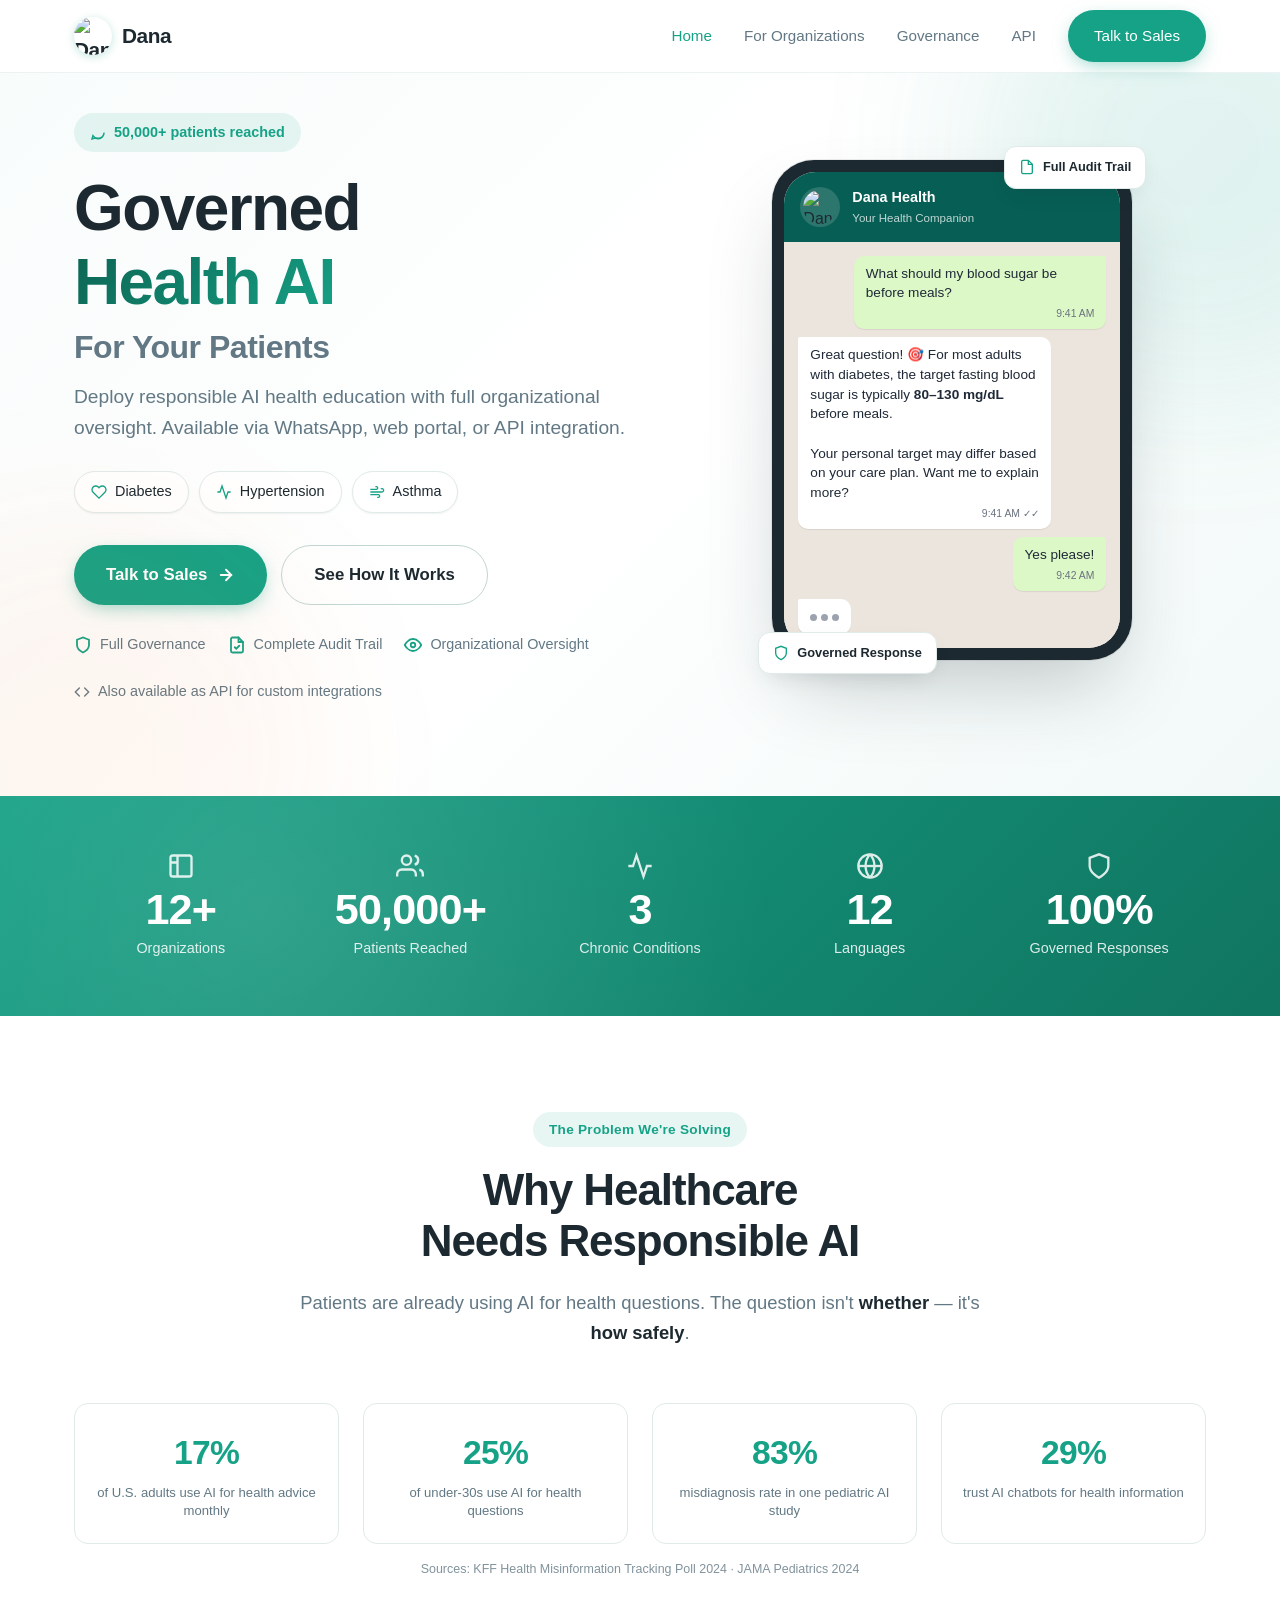
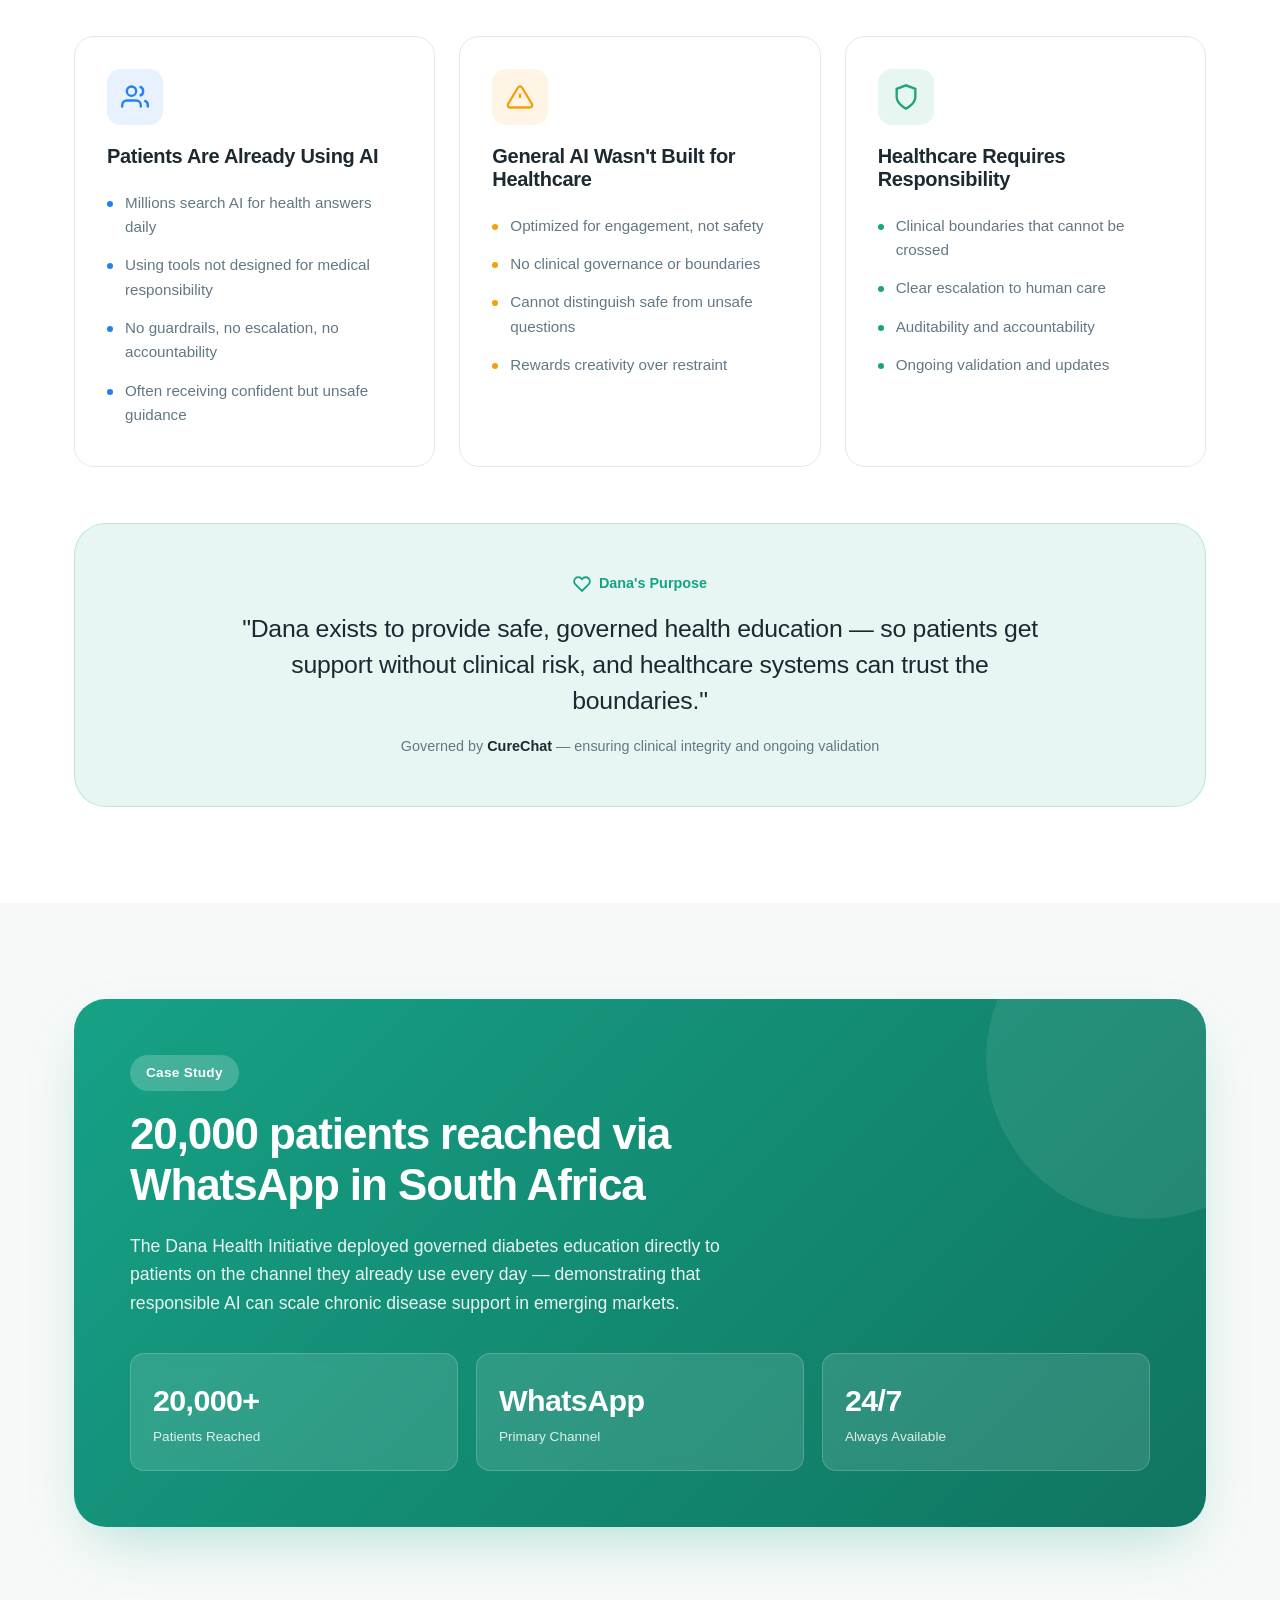
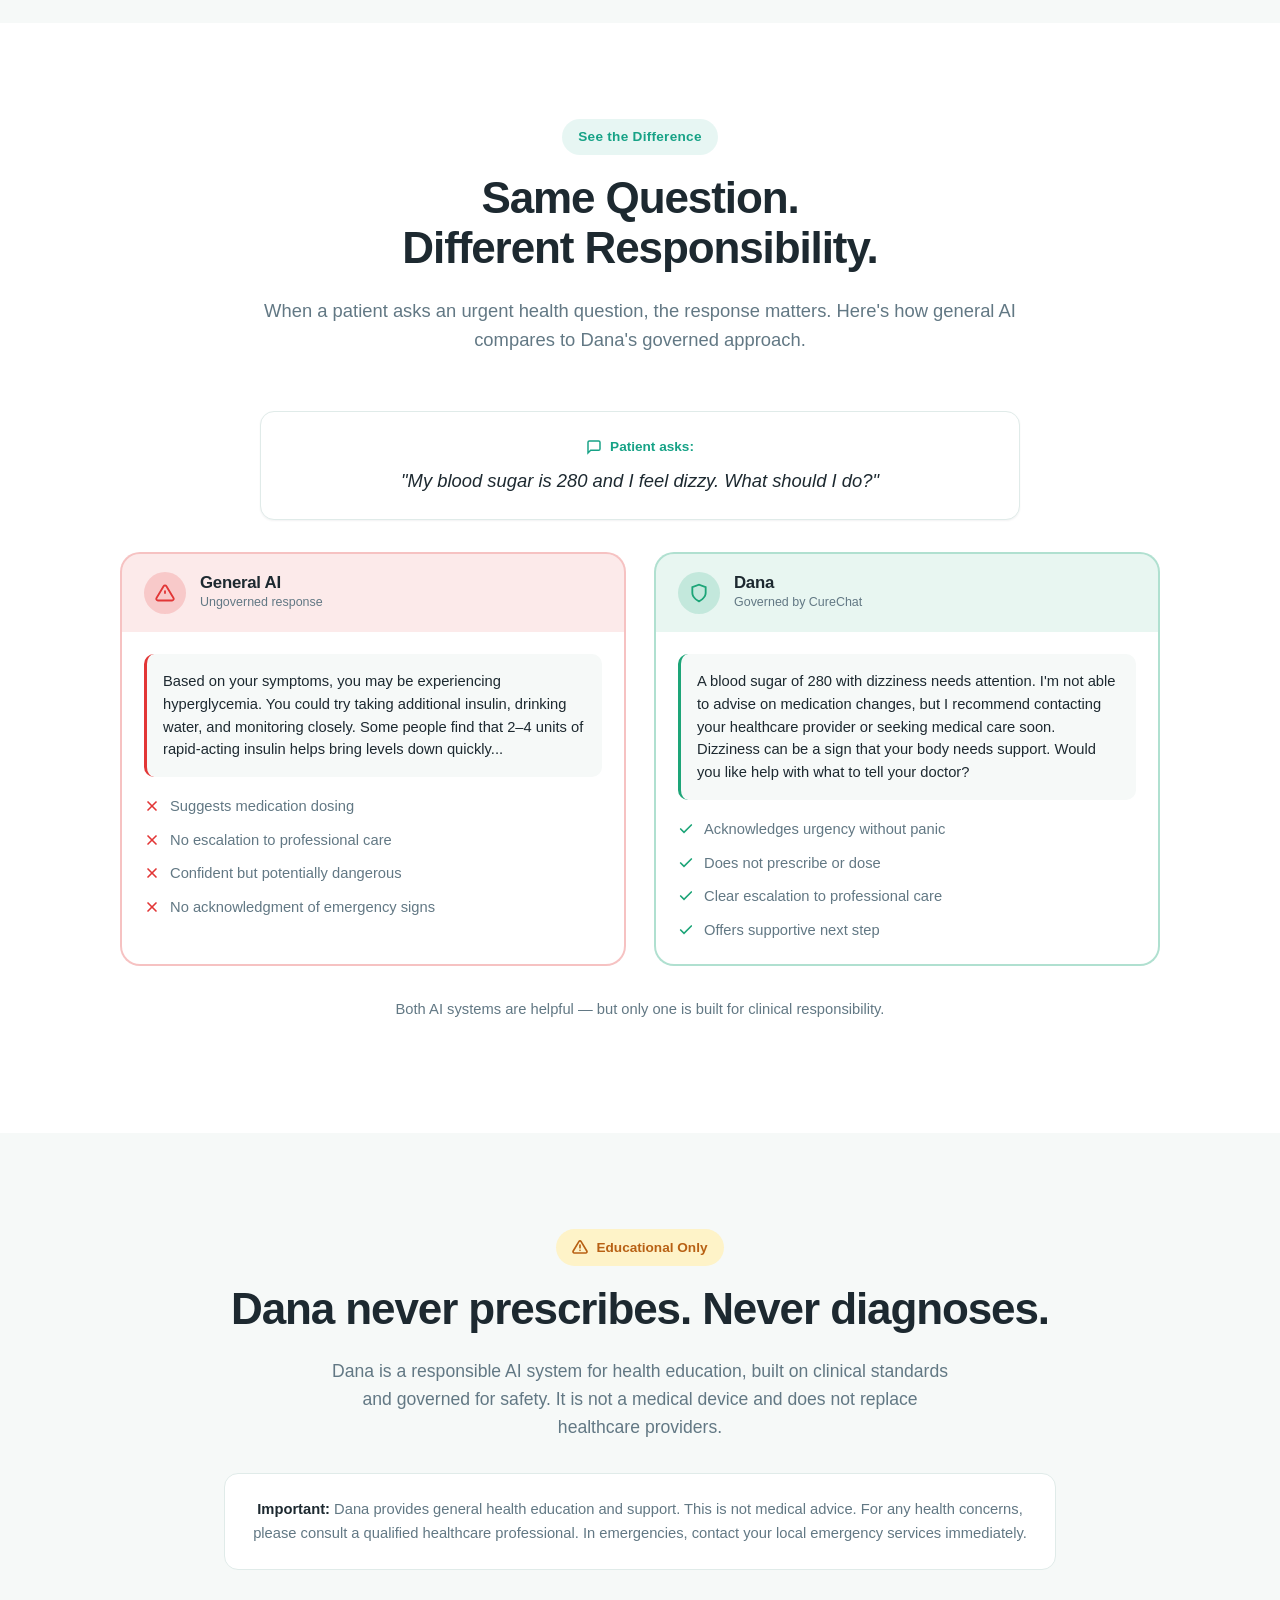
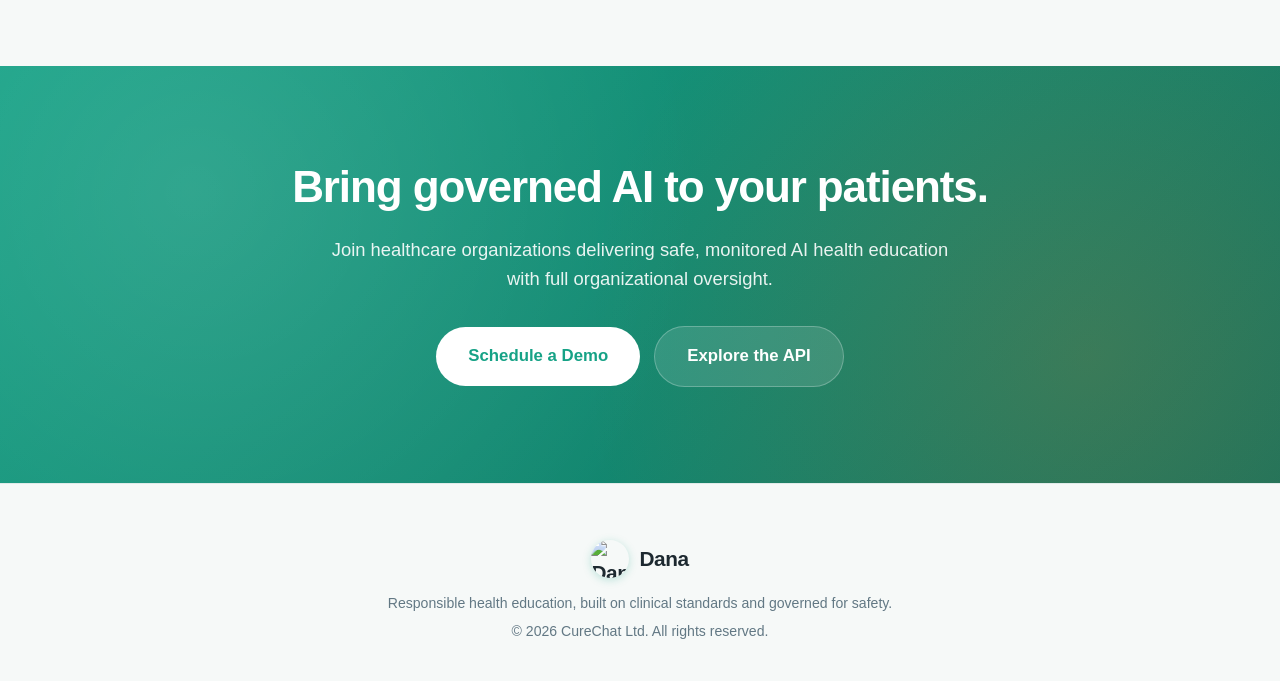
==== commit a2f3f6f9: "refactor: revamp entire website" ====
--- a/index.html
+++ b/index.html
@@ -1,593 +1,373 @@
-<!DOCTYPE html>
+<!doctype html>
 <html lang="en">
 <head>
-  <meta charset="UTF-8">
-  <meta name="viewport" content="width=device-width, initial-scale=1.0">
-  <title>Dana — Governed Health AI for Your Patients</title>
-  <meta name="description" content="Deploy responsible AI health education with full organizational oversight. Available via WhatsApp, web portal, or API integration.">
-  <link rel="stylesheet" href="styles.css">
-  <link rel="icon" href="./dana-icon.png" type="image/png">
+  <meta charset="UTF-8" />
+  <meta name="viewport" content="width=device-width, initial-scale=1.0" />
+  <title>Dana — Governed AI for Health Organizations</title>
+  <meta name="description" content="Deploy responsible AI health education with full organizational oversight. Available via WhatsApp, web portal, or API. Built by CureChat." />
+  <meta name="author" content="CureChat Ltd." />
+  <meta property="og:title" content="Dana — Governed AI for Health Organizations" />
+  <meta property="og:description" content="Safe, guideline-based AI health education for organizations. Never prescribes, never diagnoses." />
+  <meta property="og:type" content="website" />
+  <meta property="og:image" content="assets/dana-icon.png" />
+  <link rel="icon" href="assets/dana-icon.png" type="image/png" />
+  <link rel="stylesheet" href="styles.css" />
 </head>
 <body>
 
-<!-- ===== HEADER ===== -->
-<header class="site-header">
-  <div class="container header-inner">
-    <a href="./" class="logo">
-      <img src="./dana-icon.png" alt="Dana">
+<header class="site-header" id="mobile-nav">
+  <div class="container nav mobile-nav">
+    <a href="index.html" class="brand">
+      <img src="assets/dana-icon.png" alt="Dana logo" width="38" height="38" />
       <span>Dana</span>
     </a>
-    <nav class="desktop-nav">
-      <a href="./demo">
-        <svg width="14" height="14" viewBox="0 0 24 24" fill="none" stroke="currentColor" stroke-width="2" stroke-linecap="round" stroke-linejoin="round"><path d="M7.9 20A9 9 0 1 0 4 16.1L2 22Z"/></svg>
-        Try Demo
+    <a href="#mobile-nav" class="menu-toggle" aria-label="Open menu">
+      <svg viewBox="0 0 24 24" fill="none" stroke="currentColor" stroke-width="2" stroke-linecap="round"><line x1="3" y1="6" x2="21" y2="6"/><line x1="3" y1="12" x2="21" y2="12"/><line x1="3" y1="18" x2="21" y2="18"/></svg>
+    </a>
+    <nav class="nav-links">
+      <a href="#" class="menu-close" aria-label="Close menu">
+        <svg viewBox="0 0 24 24" fill="none" stroke="currentColor" stroke-width="2" stroke-linecap="round"><line x1="18" y1="6" x2="6" y2="18"/><line x1="6" y1="6" x2="18" y2="18"/></svg>
       </a>
-      <a href="./auth/signin">
-        <svg width="14" height="14" viewBox="0 0 24 24" fill="none" stroke="currentColor" stroke-width="2" stroke-linecap="round" stroke-linejoin="round"><path d="M20 13c0 5-3.5 7.5-7.66 8.95a1 1 0 0 1-.67-.01C7.5 20.5 4 18 4 13V6a1 1 0 0 1 1-1c2 0 4.5-1.2 6.24-2.72a1.17 1.17 0 0 1 1.52 0C14.51 3.81 17 5 19 5a1 1 0 0 1 1 1z"/></svg>
-        Admin
-      </a>
-      <a href="mailto:support@curechat.co?subject=Dana Demo Request" class="btn-primary">Talk to Sales</a>
+      <a href="index.html" class="active">Home</a>
+      <a href="organizations.html">For Organizations</a>
+      <a href="governance.html">Governance</a>
+      <a href="api.html">API</a>
+      <a href="contact.html" class="btn btn-primary">Talk to Sales</a>
     </nav>
-    <button class="mobile-toggle" onclick="document.getElementById('mobile-menu').classList.toggle('open')" aria-label="Toggle menu">
-      <svg width="24" height="24" viewBox="0 0 24 24" fill="none" stroke="currentColor" stroke-width="2" stroke-linecap="round" stroke-linejoin="round"><line x1="4" x2="20" y1="12" y2="12"/><line x1="4" x2="20" y1="6" y2="6"/><line x1="4" x2="20" y1="18" y2="18"/></svg>
-    </button>
-  </div>
-  <div id="mobile-menu" class="mobile-menu">
-    <a href="./demo">
-      <svg width="14" height="14" viewBox="0 0 24 24" fill="none" stroke="currentColor" stroke-width="2" stroke-linecap="round" stroke-linejoin="round"><path d="M7.9 20A9 9 0 1 0 4 16.1L2 22Z"/></svg>
-      Try Demo
-    </a>
-    <a href="./auth/signin">
-      <svg width="14" height="14" viewBox="0 0 24 24" fill="none" stroke="currentColor" stroke-width="2" stroke-linecap="round" stroke-linejoin="round"><path d="M20 13c0 5-3.5 7.5-7.66 8.95a1 1 0 0 1-.67-.01C7.5 20.5 4 18 4 13V6a1 1 0 0 1 1-1c2 0 4.5-1.2 6.24-2.72a1.17 1.17 0 0 1 1.52 0C14.51 3.81 17 5 19 5a1 1 0 0 1 1 1z"/></svg>
-      Admin Portal
-    </a>
-    <a href="mailto:support@curechat.co?subject=Dana Demo Request" class="btn-primary" style="justify-content:center;padding:.75rem 1rem;">Talk to Sales</a>
   </div>
 </header>
 
-<!-- ===== HERO ===== -->
-<section class="hero">
-  <div class="hero-bg-1"></div>
-  <div class="hero-bg-2"></div>
-  <div class="container">
-    <div class="hero-grid">
-      <!-- Content -->
-      <div class="hero-content">
-        <div class="hero-badge">
-          <svg width="16" height="16" viewBox="0 0 24 24" fill="none" stroke="currentColor" stroke-width="2" stroke-linecap="round" stroke-linejoin="round"><path d="M7.9 20A9 9 0 1 0 4 16.1L2 22Z"/></svg>
-          <span id="hero-counter">0</span>+ patients reached
-        </div>
-
+<main>
+
+  <!-- HERO -->
+  <section class="hero">
+    <div class="container hero-grid">
+      <div>
+        <span class="hero-pill">
+          <svg viewBox="0 0 24 24" fill="none" stroke="currentColor" stroke-width="2.2" stroke-linecap="round"><path d="M21 11.5a8.4 8.4 0 0 1-9 8.4 8.5 8.5 0 0 1-7.6-3.9L3 21l5-1.4a8.4 8.4 0 0 0 4 1A8.5 8.5 0 0 0 21 11.5z"/></svg>
+          50,000+ patients reached
+        </span>
         <h1>
-          Governed <span class="accent">Health AI</span>
+          Governed <span class="text-gradient">Health AI</span>
           <span class="sub">For Your Patients</span>
         </h1>
-
-        <p class="hero-desc">
-          Deploy responsible AI health education with full organizational oversight. 
+        <p class="lead">
+          Deploy responsible AI health education with full organizational oversight.
           Available via WhatsApp, web portal, or API integration.
         </p>
 
-        <div class="condition-badges">
-          <span class="condition-badge">
-            <svg width="16" height="16" viewBox="0 0 24 24" fill="none" stroke="currentColor" stroke-width="2" stroke-linecap="round" stroke-linejoin="round"><path d="M19 14c1.49-1.46 3-3.21 3-5.5A5.5 5.5 0 0 0 16.5 3c-1.76 0-3 .5-4.5 2-1.5-1.5-2.74-2-4.5-2A5.5 5.5 0 0 0 2 8.5c0 2.3 1.5 4.05 3 5.5l7 7Z"/></svg>
+        <div class="condition-pills">
+          <span class="condition-pill">
+            <svg viewBox="0 0 24 24" fill="none" stroke="currentColor" stroke-width="2"><path d="M20.84 4.61a5.5 5.5 0 0 0-7.78 0L12 5.67l-1.06-1.06a5.5 5.5 0 0 0-7.78 7.78l1.06 1.06L12 21.23l7.78-7.78 1.06-1.06a5.5 5.5 0 0 0 0-7.78z"/></svg>
             Diabetes
           </span>
-          <span class="condition-badge">
-            <svg width="16" height="16" viewBox="0 0 24 24" fill="none" stroke="currentColor" stroke-width="2" stroke-linecap="round" stroke-linejoin="round"><path d="M22 12h-2.48a2 2 0 0 0-1.93 1.46l-2.35 8.36a.25.25 0 0 1-.48 0L9.24 2.18a.25.25 0 0 0-.48 0l-2.35 8.36A2 2 0 0 1 4.49 12H2"/></svg>
+          <span class="condition-pill">
+            <svg viewBox="0 0 24 24" fill="none" stroke="currentColor" stroke-width="2"><polyline points="22 12 18 12 15 21 9 3 6 12 2 12"/></svg>
             Hypertension
           </span>
-          <span class="condition-badge">
-            <svg width="16" height="16" viewBox="0 0 24 24" fill="none" stroke="currentColor" stroke-width="2" stroke-linecap="round" stroke-linejoin="round"><path d="M17.7 7.7a2.5 2.5 0 1 1 1.8 4.3H2"/><path d="M9.6 4.6A2 2 0 1 1 11 8H2"/><path d="M12.6 19.4A2 2 0 1 0 14 16H2"/></svg>
+          <span class="condition-pill">
+            <svg viewBox="0 0 24 24" fill="none" stroke="currentColor" stroke-width="2"><path d="M17.7 7.7a2.5 2.5 0 1 1 1.8 4.3H2"/><path d="M9.6 4.6A2 2 0 1 1 11 8H2"/><path d="M12.6 19.4A2 2 0 1 0 14 16H2"/></svg>
             Asthma
           </span>
         </div>
 
         <div class="hero-cta">
-          <a href="mailto:support@curechat.co?subject=Dana Demo Request" class="btn-primary-lg">
+          <a href="mailto:support@curechat.co?subject=Dana%20Demo%20Request" class="btn btn-primary btn-lg">
             Talk to Sales
-            <svg width="16" height="16" viewBox="0 0 24 24" fill="none" stroke="currentColor" stroke-width="2" stroke-linecap="round" stroke-linejoin="round"><path d="M5 12h14"/><path d="m12 5 7 7-7 7"/></svg>
+            <svg viewBox="0 0 24 24" fill="none" stroke="currentColor" stroke-width="2.5" stroke-linecap="round"><line x1="5" y1="12" x2="19" y2="12"/><polyline points="12 5 19 12 12 19"/></svg>
           </a>
-          <a href="./demo" class="btn-outline-lg">See How It Works</a>
-        </div>
-
-        <div class="trust-badges">
-          <span class="trust-badge">
-            <svg width="16" height="16" viewBox="0 0 24 24" fill="none" stroke="currentColor" stroke-width="2" stroke-linecap="round" stroke-linejoin="round"><path d="M20 13c0 5-3.5 7.5-7.66 8.95a1 1 0 0 1-.67-.01C7.5 20.5 4 18 4 13V6a1 1 0 0 1 1-1c2 0 4.5-1.2 6.24-2.72a1.17 1.17 0 0 1 1.52 0C14.51 3.81 17 5 19 5a1 1 0 0 1 1 1z"/></svg>
-            Full Governance
-          </span>
-          <span class="trust-badge">
-            <svg width="16" height="16" viewBox="0 0 24 24" fill="none" stroke="currentColor" stroke-width="2" stroke-linecap="round" stroke-linejoin="round"><path d="M15 2H6a2 2 0 0 0-2 2v16a2 2 0 0 0 2 2h12a2 2 0 0 0 2-2V7Z"/><path d="M14 2v4a2 2 0 0 0 2 2h4"/><path d="m9 15 2 2 4-4"/></svg>
-            Complete Audit Trail
-          </span>
-          <span class="trust-badge">
-            <svg width="16" height="16" viewBox="0 0 24 24" fill="none" stroke="currentColor" stroke-width="2" stroke-linecap="round" stroke-linejoin="round"><path d="M2.062 12.348a1 1 0 0 1 0-.696 10.75 10.75 0 0 1 19.876 0 1 1 0 0 1 0 .696 10.75 10.75 0 0 1-19.876 0"/><circle cx="12" cy="12" r="3"/></svg>
-            Organizational Oversight
-          </span>
-        </div>
-
-        <div class="api-link-wrap">
-          <a href="./api.html" class="api-link">
-            <svg width="14" height="14" viewBox="0 0 24 24" fill="none" stroke="currentColor" stroke-width="2" stroke-linecap="round" stroke-linejoin="round"><polyline points="16 18 22 12 16 6"/><polyline points="8 6 2 12 8 18"/></svg>
-            Also available as API for custom integrations
-          </a>
-        </div>
-      </div>
-
-      <!-- Phone Mockup -->
-      <div class="phone-mockup-wrap">
-        <div class="phone-frame">
-          <div class="phone-screen">
-            <div class="wa-header">
-              <div class="wa-avatar"><img src="./dana-icon.png" alt="Dana"></div>
-              <div>
-                <div class="wa-name">Dana Health</div>
-                <div class="wa-status">Your Health Companion</div>
+          <a href="governance.html" class="btn btn-outline btn-lg">See How It Works</a>
+        </div>
+
+        <div class="hero-trust">
+          <span><svg viewBox="0 0 24 24" fill="none" stroke="currentColor" stroke-width="2.4" stroke-linecap="round"><path d="M12 22s8-4 8-10V5l-8-3-8 3v7c0 6 8 10 8 10z"/></svg> Full Governance</span>
+          <span><svg viewBox="0 0 24 24" fill="none" stroke="currentColor" stroke-width="2.4" stroke-linecap="round"><path d="M14 2H6a2 2 0 0 0-2 2v16a2 2 0 0 0 2 2h12a2 2 0 0 0 2-2V8z"/><polyline points="14 2 14 8 20 8"/><polyline points="9 15 11 17 15 13"/></svg> Complete Audit Trail</span>
+          <span><svg viewBox="0 0 24 24" fill="none" stroke="currentColor" stroke-width="2.4" stroke-linecap="round"><path d="M1 12s4-8 11-8 11 8 11 8-4 8-11 8S1 12 1 12z"/><circle cx="12" cy="12" r="3"/></svg> Organizational Oversight</span>
+        </div>
+
+        <a href="api.html" class="api-link">
+          <svg viewBox="0 0 24 24" fill="none" stroke="currentColor" stroke-width="2" stroke-linecap="round"><polyline points="16 18 22 12 16 6"/><polyline points="8 6 2 12 8 18"/></svg>
+          Also available as API for custom integrations
+        </a>
+      </div>
+
+      <div>
+        <div class="phone-wrap float">
+          <div class="phone">
+            <div class="phone-screen">
+              <div class="wa-header">
+                <div class="wa-avatar"><img src="assets/dana-icon.png" alt="Dana" width="34" height="34" /></div>
+                <div>
+                  <p class="wa-name">Dana Health</p>
+                  <p class="wa-sub">Your Health Companion</p>
+                </div>
               </div>
-            </div>
-            <div class="wa-chat">
-              <div class="msg msg-user">
-                <p>What should my blood sugar be before meals?</p>
-                <div class="msg-time">9:41 AM</div>
+              <div class="wa-chat">
+                <div class="wa-bubble out">
+                  What should my blood sugar be before meals?
+                  <span class="wa-time">9:41 AM</span>
+                </div>
+                <div class="wa-bubble in">
+                  Great question! 🎯 For most adults with diabetes, the target fasting blood sugar is typically <strong>80–130 mg/dL</strong> before meals.
+                  <br/><br/>Your personal target may differ based on your care plan. Want me to explain more?
+                  <span class="wa-time">9:41 AM ✓✓</span>
+                </div>
+                <div class="wa-bubble out">
+                  Yes please!
+                  <span class="wa-time">9:42 AM</span>
+                </div>
+                <div class="wa-bubble in">
+                  <div class="wa-typing"><span></span><span></span><span></span></div>
+                </div>
               </div>
-              <div class="msg msg-bot">
-                <p>Great question! 🎯 For most adults with diabetes, the target fasting blood sugar is typically <strong>80-130 mg/dL</strong> before meals.</p>
-                <p style="margin-top:8px">However, your personal target may differ based on your care plan. Would you like me to explain more about blood sugar targets?</p>
-                <div class="msg-time">9:41 AM ✓✓</div>
-              </div>
-              <div class="msg msg-user">
-                <p>Yes please!</p>
-                <div class="msg-time">9:42 AM</div>
-              </div>
-              <div class="typing">
-                <span class="typing-dot"></span>
-                <span class="typing-dot"></span>
-                <span class="typing-dot"></span>
-              </div>
-            </div>
-          </div>
-
-          <div class="phone-badge bottom-left">
-            <svg width="16" height="16" viewBox="0 0 24 24" fill="none" stroke="currentColor" stroke-width="2" stroke-linecap="round" stroke-linejoin="round"><path d="M20 13c0 5-3.5 7.5-7.66 8.95a1 1 0 0 1-.67-.01C7.5 20.5 4 18 4 13V6a1 1 0 0 1 1-1c2 0 4.5-1.2 6.24-2.72a1.17 1.17 0 0 1 1.52 0C14.51 3.81 17 5 19 5a1 1 0 0 1 1 1z"/></svg>
+            </div>
+          </div>
+          <div class="phone-badge tl">
+            <svg viewBox="0 0 24 24" fill="none" stroke="currentColor" stroke-width="2"><path d="M14 2H6a2 2 0 0 0-2 2v16a2 2 0 0 0 2 2h12a2 2 0 0 0 2-2V8z"/><polyline points="14 2 14 8 20 8"/></svg>
+            Full Audit Trail
+          </div>
+          <div class="phone-badge bl">
+            <svg viewBox="0 0 24 24" fill="none" stroke="currentColor" stroke-width="2"><path d="M12 22s8-4 8-10V5l-8-3-8 3v7c0 6 8 10 8 10z"/></svg>
             Governed Response
           </div>
-          <div class="phone-badge top-right">
-            <svg width="16" height="16" viewBox="0 0 24 24" fill="none" stroke="currentColor" stroke-width="2" stroke-linecap="round" stroke-linejoin="round"><path d="M15 2H6a2 2 0 0 0-2 2v16a2 2 0 0 0 2 2h12a2 2 0 0 0 2-2V7Z"/><path d="M14 2v4a2 2 0 0 0 2 2h4"/><path d="m9 15 2 2 4-4"/></svg>
-            Full Audit Trail
-          </div>
-        </div>
-      </div>
-    </div>
-  </div>
-</section>
-
-<!-- ===== IMPACT STATS ===== -->
-<section class="impact-stats">
-  <div class="container">
-    <div class="stats-grid">
-      <div class="stat-item">
-        <svg width="32" height="32" viewBox="0 0 24 24" fill="none" stroke="currentColor" stroke-width="2" stroke-linecap="round" stroke-linejoin="round"><rect width="16" height="20" x="4" y="2" rx="2" ry="2"/><path d="M9 22v-4h6v4"/><path d="M8 6h.01"/><path d="M16 6h.01"/><path d="M12 6h.01"/><path d="M12 10h.01"/><path d="M12 14h.01"/><path d="M16 10h.01"/><path d="M16 14h.01"/><path d="M8 10h.01"/><path d="M8 14h.01"/></svg>
-        <p class="stat-value" data-target="12" data-suffix="+">0</p>
-        <p class="stat-label">Organizations</p>
-      </div>
-      <div class="stat-item">
-        <svg width="32" height="32" viewBox="0 0 24 24" fill="none" stroke="currentColor" stroke-width="2" stroke-linecap="round" stroke-linejoin="round"><path d="M16 21v-2a4 4 0 0 0-4-4H6a4 4 0 0 0-4 4v2"/><circle cx="9" cy="7" r="4"/><path d="M22 21v-2a4 4 0 0 0-3-3.87"/><path d="M16 3.13a4 4 0 0 1 0 7.75"/></svg>
-        <p class="stat-value" data-target="50000" data-suffix="+">0</p>
-        <p class="stat-label">Patients Reached</p>
-      </div>
-      <div class="stat-item">
-        <svg width="32" height="32" viewBox="0 0 24 24" fill="none" stroke="currentColor" stroke-width="2" stroke-linecap="round" stroke-linejoin="round"><path d="M22 12h-2.48a2 2 0 0 0-1.93 1.46l-2.35 8.36a.25.25 0 0 1-.48 0L9.24 2.18a.25.25 0 0 0-.48 0l-2.35 8.36A2 2 0 0 1 4.49 12H2"/></svg>
-        <p class="stat-value" data-target="3" data-suffix="">0</p>
-        <p class="stat-label">Chronic Conditions</p>
-      </div>
-      <div class="stat-item">
-        <svg width="32" height="32" viewBox="0 0 24 24" fill="none" stroke="currentColor" stroke-width="2" stroke-linecap="round" stroke-linejoin="round"><circle cx="12" cy="12" r="10"/><path d="m2 12 20 0"/><path d="M12 2a15.3 15.3 0 0 1 4 10 15.3 15.3 0 0 1-4 10 15.3 15.3 0 0 1-4-10 15.3 15.3 0 0 1 4-10z"/></svg>
-        <p class="stat-value" data-target="12" data-suffix="">0</p>
-        <p class="stat-label">Languages</p>
-      </div>
-      <div class="stat-item">
-        <svg width="32" height="32" viewBox="0 0 24 24" fill="none" stroke="currentColor" stroke-width="2" stroke-linecap="round" stroke-linejoin="round"><path d="M20 13c0 5-3.5 7.5-7.66 8.95a1 1 0 0 1-.67-.01C7.5 20.5 4 18 4 13V6a1 1 0 0 1 1-1c2 0 4.5-1.2 6.24-2.72a1.17 1.17 0 0 1 1.52 0C14.51 3.81 17 5 19 5a1 1 0 0 1 1 1z"/></svg>
-        <p class="stat-value" data-target="100" data-suffix="%">0</p>
-        <p class="stat-label">Governed Responses</p>
-      </div>
-    </div>
-  </div>
-</section>
-
-<!-- ===== CASE STUDY ===== -->
-<section class="section section-muted">
-  <div class="container">
-    <div class="section-header">
-      <span class="section-badge">
-        <svg width="16" height="16" viewBox="0 0 24 24" fill="none" stroke="currentColor" stroke-width="2" stroke-linecap="round" stroke-linejoin="round"><path d="M22 11.08V12a10 10 0 1 1-5.93-9.14"/><path d="m9 11 3 3L22 4"/></svg>
-        Case Study
-      </span>
-      <h2 class="section-title">Deployed in Weeks, Not Months</h2>
-      <p class="section-desc">See how leading health organizations are using Dana to deliver governed patient education at scale.</p>
-    </div>
-
-    <div class="case-card">
-      <div class="case-grid">
-        <div class="case-content">
-          <p class="case-label">Proven at Scale</p>
-          <h3 class="case-name">Dana Health Initiative</h3>
-          <p class="case-country">South Africa</p>
-          <p class="case-desc">Dana deployed governed diabetes education directly to 20,000 patients via WhatsApp, demonstrating scalable chronic disease management in emerging markets.</p>
-          <div class="case-stats">
+        </div>
+      </div>
+    </div>
+  </section>
+
+  <!-- STATS -->
+  <section class="stats">
+    <div class="container">
+      <div class="stats-grid">
+        <div>
+          <div class="stat-icon"><svg viewBox="0 0 24 24" fill="none" stroke="currentColor" stroke-width="2"><rect x="3" y="3" width="18" height="18" rx="2"/><path d="M9 3v18M3 9h6"/></svg></div>
+          <div class="stat-value">12+</div><div class="stat-label">Organizations</div>
+        </div>
+        <div>
+          <div class="stat-icon"><svg viewBox="0 0 24 24" fill="none" stroke="currentColor" stroke-width="2"><path d="M17 21v-2a4 4 0 0 0-4-4H5a4 4 0 0 0-4 4v2"/><circle cx="9" cy="7" r="4"/><path d="M23 21v-2a4 4 0 0 0-3-3.87"/><path d="M16 3.13a4 4 0 0 1 0 7.75"/></svg></div>
+          <div class="stat-value">50,000+</div><div class="stat-label">Patients Reached</div>
+        </div>
+        <div>
+          <div class="stat-icon"><svg viewBox="0 0 24 24" fill="none" stroke="currentColor" stroke-width="2"><polyline points="22 12 18 12 15 21 9 3 6 12 2 12"/></svg></div>
+          <div class="stat-value">3</div><div class="stat-label">Chronic Conditions</div>
+        </div>
+        <div>
+          <div class="stat-icon"><svg viewBox="0 0 24 24" fill="none" stroke="currentColor" stroke-width="2"><circle cx="12" cy="12" r="10"/><path d="M2 12h20"/><path d="M12 2a15 15 0 0 1 0 20"/><path d="M12 2a15 15 0 0 0 0 20"/></svg></div>
+          <div class="stat-value">12</div><div class="stat-label">Languages</div>
+        </div>
+        <div>
+          <div class="stat-icon"><svg viewBox="0 0 24 24" fill="none" stroke="currentColor" stroke-width="2"><path d="M12 22s8-4 8-10V5l-8-3-8 3v7c0 6 8 10 8 10z"/></svg></div>
+          <div class="stat-value">100%</div><div class="stat-label">Governed Responses</div>
+        </div>
+      </div>
+    </div>
+  </section>
+
+  <!-- WHY -->
+  <section>
+    <div class="container">
+      <div class="section-head">
+        <span class="eyebrow">The Problem We're Solving</span>
+        <h2>Why Healthcare Needs Responsible AI</h2>
+        <p>Patients are already using AI for health questions. The question isn't <strong style="color:var(--fg)">whether</strong> — it's <strong style="color:var(--fg)">how safely</strong>.</p>
+      </div>
+
+      <div class="cite-grid">
+        <div class="cite-card"><div class="cite-value">17%</div><div class="cite-label">of U.S. adults use AI for health advice monthly</div></div>
+        <div class="cite-card"><div class="cite-value">25%</div><div class="cite-label">of under-30s use AI for health questions</div></div>
+        <div class="cite-card"><div class="cite-value">83%</div><div class="cite-label">misdiagnosis rate in one pediatric AI study</div></div>
+        <div class="cite-card"><div class="cite-value">29%</div><div class="cite-label">trust AI chatbots for health information</div></div>
+      </div>
+      <p class="cite-source">Sources: KFF Health Misinformation Tracking Poll 2024 · JAMA Pediatrics 2024</p>
+
+      <div class="problem-grid" style="margin-top: 56px;">
+        <div class="problem-card blue">
+          <div class="problem-icon blue">
+            <svg viewBox="0 0 24 24" fill="none" stroke="currentColor" stroke-width="2"><path d="M17 21v-2a4 4 0 0 0-4-4H5a4 4 0 0 0-4 4v2"/><circle cx="9" cy="7" r="4"/><path d="M23 21v-2a4 4 0 0 0-3-3.87"/><path d="M16 3.13a4 4 0 0 1 0 7.75"/></svg>
+          </div>
+          <h3>Patients Are Already Using AI</h3>
+          <ul>
+            <li>Millions search AI for health answers daily</li>
+            <li>Using tools not designed for medical responsibility</li>
+            <li>No guardrails, no escalation, no accountability</li>
+            <li>Often receiving confident but unsafe guidance</li>
+          </ul>
+        </div>
+        <div class="problem-card amber">
+          <div class="problem-icon amber">
+            <svg viewBox="0 0 24 24" fill="none" stroke="currentColor" stroke-width="2"><path d="M10.29 3.86 1.82 18a2 2 0 0 0 1.71 3h16.94a2 2 0 0 0 1.71-3L13.71 3.86a2 2 0 0 0-3.42 0z"/><line x1="12" y1="9" x2="12" y2="13"/><line x1="12" y1="17" x2="12.01" y2="17"/></svg>
+          </div>
+          <h3>General AI Wasn't Built for Healthcare</h3>
+          <ul>
+            <li>Optimized for engagement, not safety</li>
+            <li>No clinical governance or boundaries</li>
+            <li>Cannot distinguish safe from unsafe questions</li>
+            <li>Rewards creativity over restraint</li>
+          </ul>
+        </div>
+        <div class="problem-card emerald">
+          <div class="problem-icon emerald">
+            <svg viewBox="0 0 24 24" fill="none" stroke="currentColor" stroke-width="2"><path d="M12 22s8-4 8-10V5l-8-3-8 3v7c0 6 8 10 8 10z"/></svg>
+          </div>
+          <h3>Healthcare Requires Responsibility</h3>
+          <ul>
+            <li>Clinical boundaries that cannot be crossed</li>
+            <li>Clear escalation to human care</li>
+            <li>Auditability and accountability</li>
+            <li>Ongoing validation and updates</li>
+          </ul>
+        </div>
+      </div>
+
+      <div class="purpose">
+        <div class="purpose-tag">
+          <svg viewBox="0 0 24 24" fill="none" stroke="currentColor" stroke-width="2.4"><path d="M20.84 4.61a5.5 5.5 0 0 0-7.78 0L12 5.67l-1.06-1.06a5.5 5.5 0 0 0-7.78 7.78l1.06 1.06L12 21.23l7.78-7.78 1.06-1.06a5.5 5.5 0 0 0 0-7.78z"/></svg>
+          Dana's Purpose
+        </div>
+        <blockquote>
+          "Dana exists to provide safe, governed health education — so patients get support without clinical risk, and healthcare systems can trust the boundaries."
+        </blockquote>
+        <p class="by">Governed by <strong>CureChat</strong> — ensuring clinical integrity and ongoing validation</p>
+      </div>
+    </div>
+  </section>
+
+  <!-- CASE STUDY -->
+  <section class="section-muted">
+    <div class="container">
+      <div class="case-study">
+        <span class="eyebrow">Case Study</span>
+        <h2>20,000 patients reached via WhatsApp in South Africa</h2>
+        <p>
+          The Dana Health Initiative deployed governed diabetes education directly to patients
+          on the channel they already use every day — demonstrating that responsible AI can scale
+          chronic disease support in emerging markets.
+        </p>
+        <div class="case-grid">
+          <div class="case-stat"><div class="v">20,000+</div><div class="l">Patients Reached</div></div>
+          <div class="case-stat"><div class="v">WhatsApp</div><div class="l">Primary Channel</div></div>
+          <div class="case-stat"><div class="v">24/7</div><div class="l">Always Available</div></div>
+        </div>
+      </div>
+    </div>
+  </section>
+
+  <!-- AI COMPARISON -->
+  <section>
+    <div class="container">
+      <div class="section-head">
+        <span class="eyebrow">See the Difference</span>
+        <h2>Same Question. Different Responsibility.</h2>
+        <p>When a patient asks an urgent health question, the response matters. Here's how general AI compares to Dana's governed approach.</p>
+      </div>
+
+      <div class="q-card">
+        <div class="q-card-label">
+          <svg viewBox="0 0 24 24" fill="none" stroke="currentColor" stroke-width="2.2"><path d="M21 15a2 2 0 0 1-2 2H7l-4 4V5a2 2 0 0 1 2-2h14a2 2 0 0 1 2 2z"/></svg>
+          Patient asks:
+        </div>
+        <p>"My blood sugar is 280 and I feel dizzy. What should I do?"</p>
+      </div>
+
+      <div class="compare-grid">
+        <div class="compare-col bad">
+          <div class="compare-head">
+            <div class="compare-head-icon">
+              <svg viewBox="0 0 24 24" fill="none" stroke="currentColor" stroke-width="2.2"><path d="M10.29 3.86 1.82 18a2 2 0 0 0 1.71 3h16.94a2 2 0 0 0 1.71-3L13.71 3.86a2 2 0 0 0-3.42 0z"/><line x1="12" y1="9" x2="12" y2="13"/><line x1="12" y1="17" x2="12.01" y2="17"/></svg>
+            </div>
             <div>
-              <div class="case-stat-value">
-                <svg width="20" height="20" viewBox="0 0 24 24" fill="none" stroke="currentColor" stroke-width="2" stroke-linecap="round" stroke-linejoin="round"><path d="M16 21v-2a4 4 0 0 0-4-4H6a4 4 0 0 0-4 4v2"/><circle cx="9" cy="7" r="4"/><path d="M22 21v-2a4 4 0 0 0-3-3.87"/><path d="M16 3.13a4 4 0 0 1 0 7.75"/></svg>
-                20,000+
-              </div>
-              <p class="case-stat-label">Patients Reached</p>
+              <h3>General AI</h3>
+              <p>Ungoverned response</p>
+            </div>
+          </div>
+          <div class="compare-body">
+            <div class="compare-quote">
+              Based on your symptoms, you may be experiencing hyperglycemia. You could try taking additional insulin, drinking water, and monitoring closely. Some people find that 2–4 units of rapid-acting insulin helps bring levels down quickly...
+            </div>
+            <ul class="compare-list">
+              <li><svg viewBox="0 0 24 24" fill="none" stroke="currentColor" stroke-width="2.5" stroke-linecap="round"><line x1="18" y1="6" x2="6" y2="18"/><line x1="6" y1="6" x2="18" y2="18"/></svg>Suggests medication dosing</li>
+              <li><svg viewBox="0 0 24 24" fill="none" stroke="currentColor" stroke-width="2.5" stroke-linecap="round"><line x1="18" y1="6" x2="6" y2="18"/><line x1="6" y1="6" x2="18" y2="18"/></svg>No escalation to professional care</li>
+              <li><svg viewBox="0 0 24 24" fill="none" stroke="currentColor" stroke-width="2.5" stroke-linecap="round"><line x1="18" y1="6" x2="6" y2="18"/><line x1="6" y1="6" x2="18" y2="18"/></svg>Confident but potentially dangerous</li>
+              <li><svg viewBox="0 0 24 24" fill="none" stroke="currentColor" stroke-width="2.5" stroke-linecap="round"><line x1="18" y1="6" x2="6" y2="18"/><line x1="6" y1="6" x2="18" y2="18"/></svg>No acknowledgment of emergency signs</li>
+            </ul>
+          </div>
+        </div>
+
+        <div class="compare-col good">
+          <div class="compare-head">
+            <div class="compare-head-icon">
+              <svg viewBox="0 0 24 24" fill="none" stroke="currentColor" stroke-width="2.2"><path d="M12 22s8-4 8-10V5l-8-3-8 3v7c0 6 8 10 8 10z"/></svg>
             </div>
             <div>
-              <div class="case-stat-value">
-                <svg width="20" height="20" viewBox="0 0 24 24" fill="none" stroke="currentColor" stroke-width="2" stroke-linecap="round" stroke-linejoin="round"><path d="M7.9 20A9 9 0 1 0 4 16.1L2 22Z"/></svg>
-                WhatsApp
-              </div>
-              <p class="case-stat-label">Delivery Channel</p>
-            </div>
-          </div>
-          <a href="mailto:support@curechat.co?subject=Dana Implementation Inquiry" class="case-link">
-            Learn how we can help your organization
-            <svg width="16" height="16" viewBox="0 0 24 24" fill="none" stroke="currentColor" stroke-width="2" stroke-linecap="round" stroke-linejoin="round"><path d="M5 12h14"/><path d="m12 5 7 7-7 7"/></svg>
-          </a>
-        </div>
-        <div class="case-features">
-          <h4>Why Organizations Choose Dana</h4>
-          <div class="feature-item">
-            <div class="feature-icon"><svg width="16" height="16" viewBox="0 0 24 24" fill="none" stroke="currentColor" stroke-width="2" stroke-linecap="round" stroke-linejoin="round"><path d="M20 13c0 5-3.5 7.5-7.66 8.95a1 1 0 0 1-.67-.01C7.5 20.5 4 18 4 13V6a1 1 0 0 1 1-1c2 0 4.5-1.2 6.24-2.72a1.17 1.17 0 0 1 1.52 0C14.51 3.81 17 5 19 5a1 1 0 0 1 1 1z"/></svg></div>
-            <div><p class="feature-title">Full Governance Control</p><p class="feature-desc">Every response follows your clinical guidelines</p></div>
-          </div>
-          <div class="feature-item">
-            <div class="feature-icon"><svg width="16" height="16" viewBox="0 0 24 24" fill="none" stroke="currentColor" stroke-width="2" stroke-linecap="round" stroke-linejoin="round"><circle cx="12" cy="12" r="10"/><polyline points="12 6 12 12 16 14"/></svg></div>
-            <div><p class="feature-title">Rapid Deployment</p><p class="feature-desc">Go live in weeks with WhatsApp or web portal</p></div>
-          </div>
-          <div class="feature-item">
-            <div class="feature-icon"><svg width="16" height="16" viewBox="0 0 24 24" fill="none" stroke="currentColor" stroke-width="2" stroke-linecap="round" stroke-linejoin="round"><path d="M16 21v-2a4 4 0 0 0-4-4H6a4 4 0 0 0-4 4v2"/><circle cx="9" cy="7" r="4"/><path d="M22 21v-2a4 4 0 0 0-3-3.87"/><path d="M16 3.13a4 4 0 0 1 0 7.75"/></svg></div>
-            <div><p class="feature-title">Scale Without Risk</p><p class="feature-desc">From pilot to population with complete oversight</p></div>
-          </div>
-        </div>
-      </div>
-    </div>
-  </div>
-</section>
-
-<!-- ===== WHY RESPONSIBLE AI ===== -->
-<section class="section">
-  <div class="container">
-    <div class="section-header">
-      <span class="section-badge">The Problem We're Solving</span>
-      <h2 class="section-title">Why Healthcare Needs Responsible AI</h2>
-      <p class="section-desc">Patients are already using AI for health questions. The question isn't <strong>whether</strong> — it's <strong>how safely</strong>.</p>
-    </div>
-
-    <div class="stats-bar">
-      <div class="stat-card">
-        <div class="stat-card-icon"><svg width="16" height="16" viewBox="0 0 24 24" fill="none" stroke="currentColor" stroke-width="2" stroke-linecap="round" stroke-linejoin="round"><polyline points="22 7 13.5 15.5 8.5 10.5 2 17"/><polyline points="16 7 22 7 22 13"/></svg></div>
-        <div class="stat-card-value">17%</div>
-        <p class="stat-card-label">of U.S. adults use AI for health advice monthly</p>
-      </div>
-      <div class="stat-card">
-        <div class="stat-card-icon"><svg width="16" height="16" viewBox="0 0 24 24" fill="none" stroke="currentColor" stroke-width="2" stroke-linecap="round" stroke-linejoin="round"><polyline points="22 7 13.5 15.5 8.5 10.5 2 17"/><polyline points="16 7 22 7 22 13"/></svg></div>
-        <div class="stat-card-value">25%</div>
-        <p class="stat-card-label">of under-30s use AI for health questions</p>
-      </div>
-      <div class="stat-card">
-        <div class="stat-card-icon"><svg width="16" height="16" viewBox="0 0 24 24" fill="none" stroke="currentColor" stroke-width="2" stroke-linecap="round" stroke-linejoin="round"><polyline points="22 7 13.5 15.5 8.5 10.5 2 17"/><polyline points="16 7 22 7 22 13"/></svg></div>
-        <div class="stat-card-value">83%</div>
-        <p class="stat-card-label">misdiagnosis rate in one pediatric AI study</p>
-      </div>
-      <div class="stat-card">
-        <div class="stat-card-icon"><svg width="16" height="16" viewBox="0 0 24 24" fill="none" stroke="currentColor" stroke-width="2" stroke-linecap="round" stroke-linejoin="round"><polyline points="22 7 13.5 15.5 8.5 10.5 2 17"/><polyline points="16 7 22 7 22 13"/></svg></div>
-        <div class="stat-card-value">29%</div>
-        <p class="stat-card-label">trust AI chatbots for health information</p>
-      </div>
-    </div>
-    <p class="stats-source">Sources: KFF Health Misinformation Tracking Poll 2024, JAMA Pediatrics 2024</p>
-
-    <div class="problem-grid">
-      <!-- Column 1 -->
-      <div class="problem-card">
-        <div class="problem-icon" style="background:#eff6ff;">
-          <svg width="28" height="28" viewBox="0 0 24 24" fill="none" stroke="#2563eb" stroke-width="2" stroke-linecap="round" stroke-linejoin="round"><path d="M16 21v-2a4 4 0 0 0-4-4H6a4 4 0 0 0-4 4v2"/><circle cx="9" cy="7" r="4"/><path d="M22 21v-2a4 4 0 0 0-3-3.87"/><path d="M16 3.13a4 4 0 0 1 0 7.75"/></svg>
-        </div>
-        <h3>Patients Are Already Using AI</h3>
-        <div class="problem-point"><span class="problem-dot" style="background:#2563eb;"></span><span>Millions search AI for health answers daily</span></div>
-        <div class="problem-point"><span class="problem-dot" style="background:#2563eb;"></span><span>Using tools not designed for medical responsibility</span></div>
-        <div class="problem-point"><span class="problem-dot" style="background:#2563eb;"></span><span>No guardrails, no escalation, no accountability</span></div>
-        <div class="problem-point"><span class="problem-dot" style="background:#2563eb;"></span><span>Often receiving confident but unsafe guidance</span></div>
-      </div>
-      <!-- Column 2 -->
-      <div class="problem-card">
-        <div class="problem-icon" style="background:#fffbeb;">
-          <svg width="28" height="28" viewBox="0 0 24 24" fill="none" stroke="#d97706" stroke-width="2" stroke-linecap="round" stroke-linejoin="round"><path d="m21.73 18-8-14a2 2 0 0 0-3.48 0l-8 14A2 2 0 0 0 4 21h16a2 2 0 0 0 1.73-3"/><path d="M12 9v4"/><path d="M12 17h.01"/></svg>
-        </div>
-        <h3>General AI Wasn't Built for Healthcare</h3>
-        <div class="problem-point"><span class="problem-dot" style="background:#d97706;"></span><span>Optimized for engagement, not safety</span></div>
-        <div class="problem-point"><span class="problem-dot" style="background:#d97706;"></span><span>No clinical governance or boundaries</span></div>
-        <div class="problem-point"><span class="problem-dot" style="background:#d97706;"></span><span>Cannot distinguish safe from unsafe questions</span></div>
-        <div class="problem-point"><span class="problem-dot" style="background:#d97706;"></span><span>Rewards creativity over restraint</span></div>
-      </div>
-      <!-- Column 3 -->
-      <div class="problem-card">
-        <div class="problem-icon" style="background:#ecfdf5;">
-          <svg width="28" height="28" viewBox="0 0 24 24" fill="none" stroke="#059669" stroke-width="2" stroke-linecap="round" stroke-linejoin="round"><path d="M20 13c0 5-3.5 7.5-7.66 8.95a1 1 0 0 1-.67-.01C7.5 20.5 4 18 4 13V6a1 1 0 0 1 1-1c2 0 4.5-1.2 6.24-2.72a1.17 1.17 0 0 1 1.52 0C14.51 3.81 17 5 19 5a1 1 0 0 1 1 1z"/></svg>
-        </div>
-        <h3>Healthcare Requires Responsibility</h3>
-        <div class="problem-point"><span class="problem-dot" style="background:#059669;"></span><span>Clinical boundaries that cannot be crossed</span></div>
-        <div class="problem-point"><span class="problem-dot" style="background:#059669;"></span><span>Clear escalation to human care</span></div>
-        <div class="problem-point"><span class="problem-dot" style="background:#059669;"></span><span>Auditability and accountability</span></div>
-        <div class="problem-point"><span class="problem-dot" style="background:#059669;"></span><span>Ongoing validation and updates</span></div>
-      </div>
-    </div>
-
-    <div class="solution-box">
-      <div class="solution-label">
-        <svg width="20" height="20" viewBox="0 0 24 24" fill="none" stroke="currentColor" stroke-width="2" stroke-linecap="round" stroke-linejoin="round"><path d="M19 14c1.49-1.46 3-3.21 3-5.5A5.5 5.5 0 0 0 16.5 3c-1.76 0-3 .5-4.5 2-1.5-1.5-2.74-2-4.5-2A5.5 5.5 0 0 0 2 8.5c0 2.3 1.5 4.05 3 5.5l7 7Z"/></svg>
-        Dana's Purpose
-      </div>
-      <blockquote class="solution-quote">
-        "Dana exists to provide safe, governed health education — so patients get support without clinical risk, and healthcare systems can trust the boundaries."
-      </blockquote>
-      <p class="solution-attribution">
-        Governed by <strong>CureChat</strong> — ensuring clinical integrity and ongoing validation
+              <h3>Dana</h3>
+              <p>Governed by CureChat</p>
+            </div>
+          </div>
+          <div class="compare-body">
+            <div class="compare-quote">
+              A blood sugar of 280 with dizziness needs attention. I'm not able to advise on medication changes, but I recommend contacting your healthcare provider or seeking medical care soon. Dizziness can be a sign that your body needs support. Would you like help with what to tell your doctor?
+            </div>
+            <ul class="compare-list">
+              <li><svg viewBox="0 0 24 24" fill="none" stroke="currentColor" stroke-width="2.5" stroke-linecap="round"><polyline points="20 6 9 17 4 12"/></svg>Acknowledges urgency without panic</li>
+              <li><svg viewBox="0 0 24 24" fill="none" stroke="currentColor" stroke-width="2.5" stroke-linecap="round"><polyline points="20 6 9 17 4 12"/></svg>Does not prescribe or dose</li>
+              <li><svg viewBox="0 0 24 24" fill="none" stroke="currentColor" stroke-width="2.5" stroke-linecap="round"><polyline points="20 6 9 17 4 12"/></svg>Clear escalation to professional care</li>
+              <li><svg viewBox="0 0 24 24" fill="none" stroke="currentColor" stroke-width="2.5" stroke-linecap="round"><polyline points="20 6 9 17 4 12"/></svg>Offers supportive next step</li>
+            </ul>
+          </div>
+        </div>
+      </div>
+      <p class="text-center" style="margin-top: 32px; color: var(--fg-muted); font-size: .92rem;">
+        Both AI systems are helpful — but only one is built for clinical responsibility.
       </p>
     </div>
-  </div>
-</section>
-
-<!-- ===== FOR ORGANIZATIONS ===== -->
-<section class="section">
-  <div class="container">
-    <div class="section-header">
-      <h2 class="section-title">Built for Health Organizations</h2>
-      <p class="section-desc">Dana provides governed AI health education for organizations that need monitoring and oversight before delivering AI to patients.</p>
-    </div>
-
-    <div class="org-grid">
-      <div class="org-card"><div class="org-card-inner">
-        <div class="org-icon"><svg width="24" height="24" viewBox="0 0 24 24" fill="none" stroke="currentColor" stroke-width="2" stroke-linecap="round" stroke-linejoin="round"><rect width="16" height="20" x="4" y="2" rx="2" ry="2"/><path d="M9 22v-4h6v4"/><path d="M8 6h.01"/><path d="M16 6h.01"/><path d="M12 6h.01"/><path d="M12 10h.01"/><path d="M12 14h.01"/><path d="M16 10h.01"/><path d="M16 14h.01"/><path d="M8 10h.01"/><path d="M8 14h.01"/></svg></div>
-        <div><h3>HMOs &amp; Health Systems</h3><p>Deploy governed patient education across your member base</p></div>
-      </div></div>
-      <div class="org-card"><div class="org-card-inner">
-        <div class="org-icon"><svg width="24" height="24" viewBox="0 0 24 24" fill="none" stroke="currentColor" stroke-width="2" stroke-linecap="round" stroke-linejoin="round"><path d="m10.5 20.5 10-10a4.95 4.95 0 1 0-7-7l-10 10a4.95 4.95 0 1 0 7 7Z"/><path d="m8.5 8.5 7 7"/></svg></div>
-        <div><h3>Pharmaceutical Companies</h3><p>Patient education at scale with evidence-based guidance</p></div>
-      </div></div>
-      <div class="org-card"><div class="org-card-inner">
-        <div class="org-icon"><svg width="24" height="24" viewBox="0 0 24 24" fill="none" stroke="currentColor" stroke-width="2" stroke-linecap="round" stroke-linejoin="round"><line x1="3" x2="21" y1="22" y2="22"/><line x1="6" x2="6" y1="18" y2="11"/><line x1="10" x2="10" y1="18" y2="11"/><line x1="14" x2="14" y1="18" y2="11"/><line x1="18" x2="18" y1="18" y2="11"/><polygon points="12 2 20 7 4 7"/></svg></div>
-        <div><h3>Governments &amp; NGOs</h3><p>Public health impact at population scale</p></div>
-      </div></div>
-      <div class="org-card"><div class="org-card-inner">
-        <div class="org-icon"><svg width="24" height="24" viewBox="0 0 24 24" fill="none" stroke="currentColor" stroke-width="2" stroke-linecap="round" stroke-linejoin="round"><rect width="14" height="20" x="5" y="2" rx="2" ry="2"/><path d="M12 18h.01"/></svg></div>
-        <div><h3>Digital Health Platforms</h3><p>Integrate responsible AI into your patient journey</p></div>
-      </div></div>
-      <div class="org-card"><div class="org-card-inner">
-        <div class="org-icon"><svg width="24" height="24" viewBox="0 0 24 24" fill="none" stroke="currentColor" stroke-width="2" stroke-linecap="round" stroke-linejoin="round"><rect width="16" height="20" x="4" y="2" rx="2" ry="2"/><path d="M9 22v-4h6v4"/><path d="M8 6h.01"/><path d="M16 6h.01"/><path d="M12 6h.01"/><path d="M12 10h.01"/><path d="M12 14h.01"/><path d="M16 10h.01"/><path d="M16 14h.01"/><path d="M8 10h.01"/><path d="M8 14h.01"/></svg></div>
-        <div><h3>Large Employers</h3><p>Employee wellness programs that reduce absenteeism</p></div>
-      </div></div>
-      <div class="org-card"><div class="org-card-inner">
-        <div class="org-icon"><svg width="24" height="24" viewBox="0 0 24 24" fill="none" stroke="currentColor" stroke-width="2" stroke-linecap="round" stroke-linejoin="round"><path d="M19 14c1.49-1.46 3-3.21 3-5.5A5.5 5.5 0 0 0 16.5 3c-1.76 0-3 .5-4.5 2-1.5-1.5-2.74-2-4.5-2A5.5 5.5 0 0 0 2 8.5c0 2.3 1.5 4.05 3 5.5l7 7Z"/></svg></div>
-        <div><h3>Patient Advocacy Groups</h3><p>Trusted education for your community members</p></div>
-      </div></div>
-    </div>
-
-    <!-- Deployment Options -->
-    <div class="deploy-options">
-      <h3 class="deploy-title">Flexible Deployment Options</h3>
-      <div class="deploy-grid">
-        <div class="deploy-card">
-          <div class="deploy-icon" style="background:rgba(37,211,102,0.1);">
-            <svg viewBox="0 0 24 24" width="24" height="24" fill="#25D366"><path d="M17.472 14.382c-.297-.149-1.758-.867-2.03-.967-.273-.099-.471-.148-.67.15-.197.297-.767.966-.94 1.164-.173.199-.347.223-.644.075-.297-.15-1.255-.463-2.39-1.475-.883-.788-1.48-1.761-1.653-2.059-.173-.297-.018-.458.13-.606.134-.133.298-.347.446-.52.149-.174.198-.298.298-.497.099-.198.05-.371-.025-.52-.075-.149-.669-1.612-.916-2.207-.242-.579-.487-.5-.669-.51-.173-.008-.371-.01-.57-.01-.198 0-.52.074-.792.372-.272.297-1.04 1.016-1.04 2.479 0 1.462 1.065 2.875 1.213 3.074.149.198 2.096 3.2 5.077 4.487.709.306 1.262.489 1.694.625.712.227 1.36.195 1.871.118.571-.085 1.758-.719 2.006-1.413.248-.694.248-1.289.173-1.413-.074-.124-.272-.198-.57-.347m-5.421 7.403h-.004a9.87 9.87 0 01-5.031-1.378l-.361-.214-3.741.982.998-3.648-.235-.374a9.86 9.86 0 01-1.51-5.26c.001-5.45 4.436-9.884 9.888-9.884 2.64 0 5.122 1.03 6.988 2.898a9.825 9.825 0 012.893 6.994c-.003 5.45-4.437 9.884-9.885 9.884m8.413-18.297A11.815 11.815 0 0012.05 0C5.495 0 .16 5.335.157 11.892c0 2.096.547 4.142 1.588 5.945L.057 24l6.305-1.654a11.882 11.882 0 005.683 1.448h.005c6.554 0 11.89-5.335 11.893-11.893a11.821 11.821 0 00-3.48-8.413Z"/></svg>
-          </div>
-          <h4>WhatsApp</h4>
-          <p>Reach patients on the platform they already use daily</p>
-        </div>
-        <div class="deploy-card">
-          <div class="deploy-icon" style="background:rgba(22,155,128,0.1);">
-            <svg width="24" height="24" viewBox="0 0 24 24" fill="none" stroke="#169B80" stroke-width="2" stroke-linecap="round" stroke-linejoin="round"><rect width="14" height="20" x="5" y="2" rx="2" ry="2"/><path d="M12 18h.01"/></svg>
-          </div>
-          <h4>Web Portal</h4>
-          <p>Branded patient portal with your organization's identity</p>
-        </div>
-        <div class="deploy-card">
-          <div class="deploy-icon" style="background:rgba(22,155,128,0.1);">
-            <svg width="24" height="24" viewBox="0 0 24 24" fill="none" stroke="#169B80" stroke-width="2" stroke-linecap="round" stroke-linejoin="round"><path d="M17 8l4 4m0 0l-4 4m4-4H3"/></svg>
-          </div>
-          <h4>API Integration</h4>
-          <p>Embed Dana directly into your existing applications</p>
-        </div>
-      </div>
-    </div>
-
-    <div class="section-cta">
-      <a href="mailto:support@curechat.co?subject=Dana for Organizations" class="btn-primary-lg">
-        Discuss Your Use Case
-        <svg width="20" height="20" viewBox="0 0 24 24" fill="none" stroke="currentColor" stroke-width="2" stroke-linecap="round" stroke-linejoin="round"><path d="M5 12h14"/><path d="m12 5 7 7-7 7"/></svg>
-      </a>
-    </div>
-  </div>
-</section>
-
-<!-- ===== AI COMPARISON ===== -->
-<section class="section section-muted">
-  <div class="container">
-    <div class="section-header">
-      <span class="section-badge">See the Difference</span>
-      <h2 class="section-title">Same Question. Different Responsibility.</h2>
-      <p class="section-desc">When a patient asks an urgent health question, the response matters. Here's how general AI compares to Dana's governed approach.</p>
-    </div>
-
-    <div class="patient-q">
-      <div class="patient-q-card">
-        <div class="patient-q-label">
-          <svg width="20" height="20" viewBox="0 0 24 24" fill="none" stroke="currentColor" stroke-width="2" stroke-linecap="round" stroke-linejoin="round"><path d="M7.9 20A9 9 0 1 0 4 16.1L2 22Z"/></svg>
-          Patient asks:
-        </div>
-        <p class="patient-q-text">"My blood sugar is 280 and I feel dizzy. What should I do?"</p>
-      </div>
-    </div>
-
-    <div class="comparison-grid">
-      <!-- General AI -->
-      <div class="comp-card danger">
-        <div class="comp-header">
-          <div class="comp-avatar">
-            <svg width="20" height="20" viewBox="0 0 24 24" fill="none" stroke="currentColor" stroke-width="2" stroke-linecap="round" stroke-linejoin="round"><path d="m21.73 18-8-14a2 2 0 0 0-3.48 0l-8 14A2 2 0 0 0 4 21h16a2 2 0 0 0 1.73-3"/><path d="M12 9v4"/><path d="M12 17h.01"/></svg>
-          </div>
-          <div><p class="comp-name">General AI</p><p class="comp-sub">Ungoverned response</p></div>
-        </div>
-        <div class="comp-body">
-          <div class="comp-bubble">Based on your symptoms, you may be experiencing hyperglycemia. You could try taking additional insulin, drinking water, and monitoring closely. Some people find that 2-4 units of rapid-acting insulin helps bring levels down quickly...</div>
-          <ul class="comp-list">
-            <li><svg width="16" height="16" viewBox="0 0 24 24" fill="none" stroke="currentColor" stroke-width="2" stroke-linecap="round" stroke-linejoin="round"><path d="M18 6 6 18"/><path d="m6 6 12 12"/></svg><span>Suggests medication dosing</span></li>
-            <li><svg width="16" height="16" viewBox="0 0 24 24" fill="none" stroke="currentColor" stroke-width="2" stroke-linecap="round" stroke-linejoin="round"><path d="M18 6 6 18"/><path d="m6 6 12 12"/></svg><span>No escalation to professional care</span></li>
-            <li><svg width="16" height="16" viewBox="0 0 24 24" fill="none" stroke="currentColor" stroke-width="2" stroke-linecap="round" stroke-linejoin="round"><path d="M18 6 6 18"/><path d="m6 6 12 12"/></svg><span>Confident but potentially dangerous</span></li>
-            <li><svg width="16" height="16" viewBox="0 0 24 24" fill="none" stroke="currentColor" stroke-width="2" stroke-linecap="round" stroke-linejoin="round"><path d="M18 6 6 18"/><path d="m6 6 12 12"/></svg><span>No acknowledgment of emergency signs</span></li>
-          </ul>
-        </div>
-      </div>
-      <!-- Dana -->
-      <div class="comp-card safe">
-        <div class="comp-header">
-          <div class="comp-avatar">
-            <svg width="20" height="20" viewBox="0 0 24 24" fill="none" stroke="currentColor" stroke-width="2" stroke-linecap="round" stroke-linejoin="round"><path d="M20 13c0 5-3.5 7.5-7.66 8.95a1 1 0 0 1-.67-.01C7.5 20.5 4 18 4 13V6a1 1 0 0 1 1-1c2 0 4.5-1.2 6.24-2.72a1.17 1.17 0 0 1 1.52 0C14.51 3.81 17 5 19 5a1 1 0 0 1 1 1z"/></svg>
-          </div>
-          <div><p class="comp-name">Dana</p><p class="comp-sub">Governed by CureChat</p></div>
-        </div>
-        <div class="comp-body">
-          <div class="comp-bubble">A blood sugar of 280 with dizziness needs attention. I'm not able to advise on medication changes, but I recommend contacting your healthcare provider or seeking medical care soon. Dizziness can be a sign that your body needs support. Would you like help with what to tell your doctor?</div>
-          <ul class="comp-list">
-            <li><svg width="16" height="16" viewBox="0 0 24 24" fill="none" stroke="currentColor" stroke-width="2" stroke-linecap="round" stroke-linejoin="round"><path d="M20 6 9 17l-5-5"/></svg><span>Acknowledges urgency without panic</span></li>
-            <li><svg width="16" height="16" viewBox="0 0 24 24" fill="none" stroke="currentColor" stroke-width="2" stroke-linecap="round" stroke-linejoin="round"><path d="M20 6 9 17l-5-5"/></svg><span>Does not prescribe or dose</span></li>
-            <li><svg width="16" height="16" viewBox="0 0 24 24" fill="none" stroke="currentColor" stroke-width="2" stroke-linecap="round" stroke-linejoin="round"><path d="M20 6 9 17l-5-5"/></svg><span>Clear escalation to professional care</span></li>
-            <li><svg width="16" height="16" viewBox="0 0 24 24" fill="none" stroke="currentColor" stroke-width="2" stroke-linecap="round" stroke-linejoin="round"><path d="M20 6 9 17l-5-5"/></svg><span>Offers supportive next step</span></li>
-          </ul>
-        </div>
-      </div>
-    </div>
-
-    <p class="comparison-note">Both AI systems are helpful — but only one is built for clinical responsibility.</p>
-  </div>
-</section>
-
-<!-- ===== TRUST SECTION ===== -->
-<section class="section">
-  <div class="container">
-    <div class="max-w-4xl">
-      <div class="section-header">
-        <span class="warning-badge">
-          <svg width="16" height="16" viewBox="0 0 24 24" fill="none" stroke="currentColor" stroke-width="2" stroke-linecap="round" stroke-linejoin="round"><path d="m21.73 18-8-14a2 2 0 0 0-3.48 0l-8 14A2 2 0 0 0 4 21h16a2 2 0 0 0 1.73-3"/><path d="M12 9v4"/><path d="M12 17h.01"/></svg>
+  </section>
+
+  <!-- TRUST -->
+  <section class="section-muted">
+    <div class="container" style="max-width: 880px;">
+      <div class="text-center">
+        <span class="alert-banner">
+          <svg viewBox="0 0 24 24" fill="none" stroke="currentColor" stroke-width="2.5" stroke-linecap="round"><path d="M10.29 3.86 1.82 18a2 2 0 0 0 1.71 3h16.94a2 2 0 0 0 1.71-3L13.71 3.86a2 2 0 0 0-3.42 0z"/><line x1="12" y1="9" x2="12" y2="13"/><line x1="12" y1="17" x2="12.01" y2="17"/></svg>
           Educational Only
         </span>
-        <h2 class="section-title">Dana Never Prescribes. Never Diagnoses.</h2>
-        <p class="section-desc">Dana is a responsible AI system for health education, built on clinical standards and governed for safety. It is not a medical device and does not replace healthcare providers.</p>
-      </div>
-
-      <div class="trust-grid">
-        <div class="trust-card">
-          <div class="trust-icon"><svg width="28" height="28" viewBox="0 0 24 24" fill="none" stroke="currentColor" stroke-width="2" stroke-linecap="round" stroke-linejoin="round"><path d="M12 22s8-4 8-10V5l-8-3-8 3v7c0 6 8 10 8 10"/><path d="m9 12 2 2 4-4"/></svg></div>
-          <h3>Safety-Governed</h3>
-          <p>Operated under CureChat's clinical safety framework</p>
-        </div>
-        <div class="trust-card">
-          <div class="trust-icon"><svg width="28" height="28" viewBox="0 0 24 24" fill="none" stroke="currentColor" stroke-width="2" stroke-linecap="round" stroke-linejoin="round"><path d="m18 2 4 4"/><path d="m17 7 3-3"/><path d="M19 9 8.7 19.3c-1 1-2.5 1.3-3.8.7l-1.3-.7c-1.1-.6-1.4-2-.7-3.1L14 5"/><path d="m5 19-3 3"/><path d="m14 4 6 6"/></svg></div>
-          <h3>Guideline-Based</h3>
-          <p>Built on international diabetes care standards</p>
-        </div>
-        <div class="trust-card">
-          <div class="trust-icon"><svg width="28" height="28" viewBox="0 0 24 24" fill="none" stroke="currentColor" stroke-width="2" stroke-linecap="round" stroke-linejoin="round"><rect width="18" height="11" x="3" y="11" rx="2" ry="2"/><path d="M7 11V7a5 5 0 0 1 10 0v4"/></svg></div>
-          <h3>Privacy Protected</h3>
-          <p>Encrypted conversations, never shared</p>
-        </div>
-      </div>
-
-      <div class="clinical-box">
-        <div class="clinical-icon"><svg width="20" height="20" viewBox="0 0 24 24" fill="none" stroke="currentColor" stroke-width="2" stroke-linecap="round" stroke-linejoin="round"><path d="M10 2v7.527a2 2 0 0 1-.211.896L4.72 20.55a1 1 0 0 0 .9 1.45h12.76a1 1 0 0 0 .9-1.45l-5.069-10.127A2 2 0 0 1 14 9.527V2"/><path d="M8.5 2h7"/><path d="M7 16h10"/></svg></div>
-        <div>
-          <h4>Clinical Validation</h4>
-          <p>Dana's approach is currently being evaluated in a clinical study with a large healthcare organization to measure its impact on patient education and engagement.</p>
-        </div>
-      </div>
-
-      <div class="disclaimer-box">
-        <strong>Important:</strong> Dana provides general health education and support. This is not medical advice. For any health concerns, please consult a qualified healthcare professional. In emergencies, contact your local emergency services immediately.
-      </div>
-    </div>
-  </div>
-</section>
-
-<!-- ===== CTA ===== -->
-<section class="cta-section">
+        <h2>Dana never prescribes. Never diagnoses.</h2>
+        <p style="font-size:1.1rem; max-width: 640px; margin: 0 auto 32px;">
+          Dana is a responsible AI system for health education, built on clinical standards and governed for safety.
+          It is not a medical device and does not replace healthcare providers.
+        </p>
+      </div>
+      <div class="disclaimer">
+        <strong>Important:</strong> Dana provides general health education and support. This is not medical advice.
+        For any health concerns, please consult a qualified healthcare professional. In emergencies, contact your
+        local emergency services immediately.
+      </div>
+    </div>
+  </section>
+
+  <!-- CTA -->
+  <section class="cta-banner">
+    <div class="container">
+      <h2>Bring governed AI to your patients.</h2>
+      <p>Join healthcare organizations delivering safe, monitored AI health education with full organizational oversight.</p>
+      <div class="flex-center">
+        <a href="contact.html" class="btn btn-on-dark btn-lg">Schedule a Demo</a>
+        <a href="api.html" class="btn btn-ghost-on-dark btn-lg">Explore the API</a>
+      </div>
+    </div>
+  </section>
+
+</main>
+
+<footer class="site-footer">
   <div class="container">
-    <div class="cta-inner">
-      <h2>Ready to Bring Governed AI to Your Patients?</h2>
-      <p>Join healthcare organizations delivering safe, monitored AI health education with full organizational oversight.</p>
-      <div class="cta-buttons">
-        <a href="mailto:support@curechat.co?subject=Dana Demo Request" class="btn-cta-primary">
-          Schedule a Demo
-          <svg width="20" height="20" viewBox="0 0 24 24" fill="none" stroke="currentColor" stroke-width="2" stroke-linecap="round" stroke-linejoin="round"><path d="M5 12h14"/><path d="m12 5 7 7-7 7"/></svg>
-        </a>
-        <a href="./api.html" class="btn-cta-outline">
-          <svg width="20" height="20" viewBox="0 0 24 24" fill="none" stroke="currentColor" stroke-width="2" stroke-linecap="round" stroke-linejoin="round"><polyline points="16 18 22 12 16 6"/><polyline points="8 6 2 12 8 18"/></svg>
-          Explore API Integration
-        </a>
-      </div>
-      <p class="cta-contact">Contact: support@curechat.co</p>
-    </div>
-  </div>
-</section>
-
-<!-- ===== FOOTER ===== -->
-<footer class="site-footer">
-  <div class="container footer-inner">
-    <div class="footer-brand">
-      <img src="./dana-icon.png" alt="Dana">
+    <a href="index.html" class="brand">
+      <img src="assets/dana-icon.png" alt="Dana logo" width="32" height="32" />
       <span>Dana</span>
-    </div>
-    <p class="footer-desc">Responsible health education, built on clinical standards and governed for safety. Free, 24/7, on WhatsApp.</p>
-    <div class="footer-bottom">
-      <p>&copy; <script>document.write(new Date().getFullYear())</script> Curechat Ltd. All rights reserved.</p>
-    </div>
+    </a>
+    <p>Responsible health education, built on clinical standards and governed for safety.</p>
+    <p>&copy; 2026 CureChat Ltd. All rights reserved.</p>
   </div>
 </footer>
 
-<!-- Animated counters -->
-<script>
-(function(){
-  // Hero counter
-  var heroTarget = 50000;
-  var heroEl = document.getElementById('hero-counter');
-  var dur = 2000, steps = 60, inc = heroTarget/steps, cur = 0;
-  var t = setInterval(function(){
-    cur += inc;
-    if(cur >= heroTarget){ heroEl.textContent = heroTarget.toLocaleString(); clearInterval(t); }
-    else { heroEl.textContent = Math.floor(cur).toLocaleString(); }
-  }, dur/steps);
-
-  // Stats counters with IntersectionObserver
-  var observer = new IntersectionObserver(function(entries){
-    entries.forEach(function(entry){
-      if(!entry.isIntersecting) return;
-      var el = entry.target;
-      if(el.dataset.animated) return;
-      el.dataset.animated = '1';
-      var target = parseInt(el.dataset.target);
-      var suffix = el.dataset.suffix || '';
-      var d = 2000, s = 60, i = target/s, c = 0;
-      var timer = setInterval(function(){
-        c += i;
-        if(c >= target){ el.textContent = target.toLocaleString() + suffix; clearInterval(timer); }
-        else { el.textContent = Math.floor(c).toLocaleString() + suffix; }
-      }, d/s);
-      observer.unobserve(el);
-    });
-  }, {threshold: 0.1});
-
-  document.querySelectorAll('.stat-value[data-target]').forEach(function(el){ observer.observe(el); });
-})();
-</script>
-
 </body>
 </html>
--- a/styles.css
+++ b/styles.css
@@ -1,455 +1,557 @@
-/* Dana Marketing — Standalone CSS */
-/* Based on CureChat design system */
+/* ============================================================
+   Dana — Marketing Site Stylesheet (v2, matches in-app aesthetic)
+   Brand: Primary teal #169B80 (HSL 168 76% 36%), Accent orange #F97316
+   Mobile-first, no JS, no external requests, no CDN fonts.
+   ============================================================ */
 
 :root {
-  --primary: #169B80;
-  --primary-light: #1ab896;
-  --primary-dark: #117a65;
-  --primary-fg: #ffffff;
-  --foreground: #0f172a;
-  --background: #ffffff;
-  --muted: #f1f5f9;
-  --muted-fg: #64748b;
-  --border: #e2e8f0;
-  --card: #ffffff;
-  --destructive: #ef4444;
-  --warning: #f59e0b;
-  --whatsapp: #25D366;
-  --accent: #F97316;
-  --radius: 0.75rem;
-}
-
-*, *::before, *::after { box-sizing: border-box; margin: 0; padding: 0; }
-
+  --primary: hsl(168, 76%, 36%);
+  --primary-dark: hsl(168, 76%, 26%);
+  --primary-soft: hsl(168, 40%, 96%);
+  --primary-10: hsla(168, 76%, 36%, .10);
+  --primary-20: hsla(168, 76%, 36%, .20);
+
+  --accent: hsl(24, 95%, 53%);
+  --accent-10: hsla(24, 95%, 53%, .10);
+
+  --whatsapp: hsl(142, 70%, 49%);
+  --wa-header: #075E54;
+  --wa-bg: #ECE5DD;
+  --wa-out: #DCF8C6;
+
+  --destructive: hsl(0, 75%, 55%);
+  --destructive-10: hsla(0, 75%, 55%, .10);
+  --destructive-30: hsla(0, 75%, 55%, .30);
+
+  --emerald: hsl(160, 70%, 38%);
+  --amber: hsl(38, 92%, 50%);
+  --blue: hsl(214, 90%, 55%);
+
+  --bg: #FFFFFF;
+  --bg-muted: hsl(168, 20%, 97%);
+  --bg-soft: hsl(168, 40%, 98%);
+  --fg: hsl(200, 25%, 15%);
+  --fg-muted: hsl(200, 15%, 45%);
+  --border: hsl(168, 20%, 90%);
+  --border-strong: hsl(168, 20%, 80%);
+
+  --warning-bg: hsl(48, 96%, 89%);
+  --warning-fg: hsl(28, 80%, 40%);
+
+  --radius-sm: 10px;
+  --radius: 14px;
+  --radius-lg: 20px;
+  --radius-xl: 32px;
+
+  --shadow-sm: 0 1px 2px hsla(200, 25%, 15%, .06);
+  --shadow: 0 8px 24px -10px hsla(200, 25%, 15%, .18);
+  --shadow-lg: 0 24px 60px -20px hsla(168, 76%, 36%, .35);
+  --shadow-xl: 0 40px 80px -20px hsla(200, 25%, 15%, .25);
+
+  --container: 1180px;
+  --font: -apple-system, BlinkMacSystemFont, "Segoe UI", "SF Pro Display", Roboto, "Helvetica Neue", Arial, sans-serif;
+
+  --gradient-hero: linear-gradient(135deg, var(--bg-soft) 0%, var(--bg) 50%, var(--primary-soft) 100%);
+  --gradient-primary: linear-gradient(135deg, var(--primary) 0%, var(--primary-dark) 100%);
+  --gradient-text: linear-gradient(135deg, hsl(168, 78%, 22%) 0%, hsl(168, 76%, 36%) 100%);
+}
+
+* { box-sizing: border-box; }
+html { scroll-behavior: smooth; -webkit-text-size-adjust: 100%; }
 body {
-  font-family: -apple-system, BlinkMacSystemFont, 'Segoe UI', Roboto, 'Helvetica Neue', Arial, sans-serif;
-  color: var(--foreground);
-  background: var(--background);
+  margin: 0;
+  font-family: var(--font);
+  color: var(--fg);
+  background: var(--bg);
   line-height: 1.6;
+  font-size: 16px;
   -webkit-font-smoothing: antialiased;
-}
-
-a { color: inherit; text-decoration: none; }
+  text-rendering: optimizeLegibility;
+  overflow-x: hidden;
+}
 img { max-width: 100%; display: block; }
-ul { list-style: none; }
-
-/* Container */
-.container {
-  width: 100%;
-  max-width: 1200px;
-  margin: 0 auto;
-  padding: 0 1rem;
-}
-@media (min-width: 768px) { .container { padding: 0 1.5rem; } }
-
-/* ========== HEADER ========== */
+a { color: var(--primary); text-decoration: none; transition: color .15s ease; }
+a:hover { color: var(--primary-dark); }
+
+h1, h2, h3, h4 {
+  line-height: 1.15; margin: 0 0 .5em; color: var(--fg);
+  letter-spacing: -.025em; font-weight: 800;
+}
+h1 { font-size: clamp(2.4rem, 5.5vw, 4rem); }
+h2 { font-size: clamp(1.85rem, 3.8vw, 2.75rem); font-weight: 700; }
+h3 { font-size: 1.25rem; font-weight: 700; letter-spacing: -.015em; }
+p { margin: 0 0 1em; color: var(--fg-muted); }
+blockquote { margin: 0; }
+
+.container { max-width: var(--container); margin: 0 auto; padding: 0 24px; }
+
+/* Header */
 .site-header {
-  position: sticky;
-  top: 0;
-  z-index: 40;
-  width: 100%;
-  border-bottom: 1px solid var(--border);
-  background: rgba(255,255,255,0.95);
-  backdrop-filter: blur(8px);
-}
-.header-inner {
-  display: flex;
-  align-items: center;
-  justify-content: space-between;
-  height: 64px;
-}
-.logo { display: flex; align-items: center; gap: 0.5rem; font-weight: 700; font-size: 1.25rem; }
-.logo img { height: 36px; width: 36px; border-radius: 50%; }
-
-.desktop-nav { display: none; align-items: center; gap: 1.5rem; }
-@media (min-width: 768px) { .desktop-nav { display: flex; } }
-.desktop-nav a { font-size: 0.875rem; font-weight: 500; color: var(--muted-fg); transition: color 0.2s; display: flex; align-items: center; gap: 0.25rem; }
-.desktop-nav a:hover { color: var(--foreground); }
-
-.btn-primary {
-  display: inline-flex; align-items: center; justify-content: center; gap: 0.5rem;
-  background: var(--primary); color: var(--primary-fg);
-  padding: 0.5rem 1.25rem; border-radius: 9999px;
-  font-size: 0.875rem; font-weight: 600;
-  border: none; cursor: pointer; transition: opacity 0.2s;
-}
-.btn-primary:hover { opacity: 0.9; }
-
-.btn-primary-lg {
-  padding: 0.875rem 2rem; font-size: 1.125rem; border-radius: 9999px;
-  background: var(--primary); color: var(--primary-fg);
-  display: inline-flex; align-items: center; justify-content: center; gap: 0.5rem;
-  font-weight: 600; border: none; cursor: pointer;
-  transition: all 0.2s; box-shadow: 0 4px 14px rgba(22,155,128,0.3);
-}
-.btn-primary-lg:hover { opacity: 0.9; transform: scale(1.03); box-shadow: 0 6px 20px rgba(22,155,128,0.4); }
-
-.btn-outline-lg {
-  padding: 0.875rem 2rem; font-size: 1.125rem; border-radius: 9999px;
-  background: var(--muted); color: var(--foreground);
-  display: inline-flex; align-items: center; justify-content: center; gap: 0.5rem;
-  font-weight: 600; border: none; cursor: pointer; transition: background 0.2s;
-}
-.btn-outline-lg:hover { background: #e2e8f0; }
-
-.btn-outline {
-  padding: 0.625rem 1.5rem; border-radius: 9999px;
-  background: transparent; color: var(--foreground);
-  border: 1px solid var(--border); font-weight: 600; font-size: 0.875rem;
-  display: inline-flex; align-items: center; gap: 0.5rem; cursor: pointer; transition: background 0.2s;
-}
-.btn-outline:hover { background: var(--muted); }
-
-/* Mobile hamburger */
-.mobile-toggle { display: block; padding: 0.5rem; background: none; border: none; cursor: pointer; }
-@media (min-width: 768px) { .mobile-toggle { display: none; } }
-.mobile-toggle svg { width: 24px; height: 24px; }
-
-.mobile-menu { display: none; border-top: 1px solid var(--border); background: var(--background); padding: 1rem; }
-.mobile-menu.open { display: flex; flex-direction: column; gap: 1rem; }
-@media (min-width: 768px) { .mobile-menu { display: none !important; } }
-.mobile-menu a { font-size: 0.875rem; font-weight: 500; color: var(--muted-fg); display: flex; align-items: center; gap: 0.25rem; }
-
-/* ========== HERO ========== */
+  position: sticky; top: 0; z-index: 50;
+  background: hsla(0, 0%, 100%, .8);
+  backdrop-filter: saturate(180%) blur(14px);
+  -webkit-backdrop-filter: saturate(180%) blur(14px);
+  border-bottom: 1px solid hsla(168, 20%, 90%, .6);
+}
+.nav { display: flex; align-items: center; justify-content: space-between; height: 72px; }
+.brand { display: flex; align-items: center; gap: 10px; font-weight: 800; font-size: 1.3rem; color: var(--fg); letter-spacing: -.02em; }
+.brand img { width: 38px; height: 38px; border-radius: 50%; box-shadow: 0 2px 8px hsla(168, 76%, 36%, .25); }
+.nav-links { display: flex; align-items: center; gap: 32px; }
+.nav-links a { color: var(--fg-muted); font-weight: 500; font-size: .95rem; }
+.nav-links a:hover { color: var(--fg); }
+.nav-links a.active { color: var(--primary); }
+
+/* Buttons */
+.btn {
+  display: inline-flex; align-items: center; justify-content: center; gap: 10px;
+  padding: 14px 26px; border-radius: 999px;
+  font-weight: 600; font-size: 1rem; font-family: inherit;
+  border: none; cursor: pointer; white-space: nowrap;
+  transition: transform .18s ease, box-shadow .25s ease, background .2s ease, color .2s ease;
+}
+.btn svg { width: 18px; height: 18px; }
+.btn-primary, a.btn-primary, .nav-links a.btn-primary { background: var(--primary); color: #fff; box-shadow: 0 6px 20px -6px hsla(168, 76%, 36%, .55); }
+.btn-primary:hover, a.btn-primary:hover, .nav-links a.btn-primary:hover { background: var(--primary-dark); color: #fff; transform: translateY(-2px); box-shadow: 0 14px 30px -10px hsla(168, 76%, 36%, .65); }
+.btn-outline { background: transparent; color: var(--fg); border: 1.5px solid var(--border-strong); }
+.btn-outline:hover { background: var(--bg-muted); color: var(--fg); border-color: var(--primary); }
+.btn-whatsapp { background: var(--whatsapp); color: #fff; box-shadow: 0 6px 20px -6px hsla(142, 70%, 49%, .5); }
+.btn-whatsapp:hover { background: hsl(142, 70%, 42%); color: #fff; transform: translateY(-2px); }
+.btn-on-dark { background: #fff; color: var(--primary); }
+.btn-on-dark:hover { background: var(--primary-soft); color: var(--primary-dark); transform: translateY(-2px); }
+.btn-ghost-on-dark { background: hsla(0, 0%, 100%, .12); color: #fff; border: 1px solid hsla(0, 0%, 100%, .25); }
+.btn-ghost-on-dark:hover { background: hsla(0, 0%, 100%, .22); color: #fff; }
+.btn-lg { padding: 16px 32px; font-size: 1.05rem; }
+
+/* Sections */
+section { padding: 96px 0; }
+.section-muted { background: var(--bg-muted); }
+.section-soft { background: var(--bg-soft); }
+.section-head { text-align: center; max-width: 760px; margin: 0 auto 56px; }
+.section-head p { font-size: 1.15rem; color: var(--fg-muted); }
+
+.eyebrow {
+  display: inline-block;
+  background: var(--primary-10); color: var(--primary);
+  padding: 7px 16px; border-radius: 999px;
+  font-size: .85rem; font-weight: 600; letter-spacing: .02em;
+  margin-bottom: 18px;
+}
+
+.text-gradient {
+  background: var(--gradient-text);
+  -webkit-background-clip: text; background-clip: text;
+  -webkit-text-fill-color: transparent; color: transparent;
+}
+
+/* Hero */
 .hero {
   position: relative; overflow: hidden;
-  background: linear-gradient(135deg, rgba(22,155,128,0.05) 0%, rgba(249,115,22,0.03) 100%);
-  padding: 5rem 0;
-}
-@media (min-width: 1024px) { .hero { padding: 8rem 0; } }
-.hero-bg-1, .hero-bg-2 {
-  position: absolute; width: 320px; height: 320px; border-radius: 50%; filter: blur(80px);
-}
-.hero-bg-1 { top: -160px; right: -160px; background: rgba(22,155,128,0.1); }
-.hero-bg-2 { bottom: -160px; left: -160px; background: rgba(249,115,22,0.1); }
-
-.hero .container { position: relative; }
-.hero-grid { display: grid; gap: 3rem; align-items: center; }
-@media (min-width: 1024px) { .hero-grid { grid-template-columns: 1fr 1fr; gap: 2rem; } }
-
-.hero-content { text-align: center; }
-@media (min-width: 1024px) { .hero-content { text-align: left; } }
-
-.hero-badge {
-  display: inline-flex; align-items: center; gap: 0.5rem;
-  background: rgba(22,155,128,0.1); color: var(--primary);
-  padding: 0.5rem 1rem; border-radius: 9999px;
-  font-size: 0.875rem; font-weight: 500; margin-bottom: 1rem;
-}
-
-.hero h1 { font-size: 2.25rem; font-weight: 700; line-height: 1.1; margin-bottom: 1rem; }
-@media (min-width: 640px) { .hero h1 { font-size: 3rem; } }
-@media (min-width: 1024px) { .hero h1 { font-size: 3.75rem; } }
-.hero h1 .accent { color: var(--primary); }
-.hero h1 .sub { display: block; font-size: 0.6em; font-weight: 600; color: var(--muted-fg); margin-top: 0.5rem; }
-
-.hero-desc { font-size: 1.25rem; color: var(--muted-fg); max-width: 32rem; margin: 0 auto 1.5rem; }
-@media (min-width: 1024px) { .hero-desc { margin: 0 0 1.5rem; } }
-
-.condition-badges { display: flex; flex-wrap: wrap; gap: 0.5rem; justify-content: center; margin-bottom: 2rem; }
-@media (min-width: 1024px) { .condition-badges { justify-content: flex-start; } }
-.condition-badge {
-  display: inline-flex; align-items: center; gap: 0.5rem;
-  background: var(--muted); padding: 0.375rem 1rem; border-radius: 9999px;
-  font-size: 0.875rem; font-weight: 500;
-}
-.condition-badge svg { width: 16px; height: 16px; color: var(--primary); }
-
-.hero-cta { display: flex; flex-direction: column; gap: 0.75rem; justify-content: center; margin-bottom: 2rem; }
-@media (min-width: 640px) { .hero-cta { flex-direction: row; } }
-@media (min-width: 1024px) { .hero-cta { justify-content: flex-start; } }
-
-.trust-badges { display: flex; flex-wrap: wrap; gap: 1rem; justify-content: center; font-size: 0.875rem; color: var(--muted-fg); margin-bottom: 0.75rem; }
-@media (min-width: 1024px) { .trust-badges { justify-content: flex-start; } }
-.trust-badge { display: flex; align-items: center; gap: 0.5rem; }
-.trust-badge svg { width: 16px; height: 16px; color: var(--primary); }
-
-.api-link { display: inline-flex; align-items: center; gap: 0.375rem; font-size: 0.875rem; color: var(--muted-fg); transition: color 0.2s; }
+  padding: 40px 0 88px;
+  background: var(--gradient-hero);
+}
+.hero::before, .hero::after {
+  content: ""; position: absolute; width: 480px; height: 480px;
+  border-radius: 50%; filter: blur(80px); pointer-events: none; opacity: .55;
+}
+.hero::before { top: -160px; right: -160px; background: var(--primary-20); }
+.hero::after { bottom: -200px; left: -160px; background: var(--accent-10); }
+
+.hero-grid { position: relative; display: grid; grid-template-columns: 1fr; gap: 56px; align-items: center; }
+.hero-pill {
+  display: inline-flex; align-items: center; gap: 8px;
+  background: var(--primary-10); color: var(--primary);
+  padding: 8px 16px; border-radius: 999px;
+  font-size: .9rem; font-weight: 600; margin-bottom: 20px;
+}
+.hero-pill svg { width: 16px; height: 16px; }
+.hero h1 { margin-bottom: 16px; }
+.hero h1 .sub {
+  display: block; font-size: clamp(1.4rem, 2.8vw, 2rem);
+  margin-top: 10px; font-weight: 600; color: var(--fg-muted);
+  letter-spacing: -.015em;
+}
+.hero p.lead { font-size: 1.2rem; color: var(--fg-muted); max-width: 560px; margin-bottom: 0; }
+
+.condition-pills { display: flex; flex-wrap: wrap; gap: 10px; margin-top: 28px; }
+.condition-pill {
+  display: inline-flex; align-items: center; gap: 8px;
+  background: var(--bg); border: 1px solid var(--border);
+  padding: 8px 16px; border-radius: 999px;
+  font-size: .9rem; font-weight: 500; color: var(--fg);
+  box-shadow: var(--shadow-sm);
+}
+.condition-pill svg { width: 16px; height: 16px; color: var(--primary); }
+
+.hero-cta { display: flex; flex-wrap: wrap; gap: 14px; margin-top: 32px; }
+.hero-trust {
+  margin-top: 28px; display: flex; flex-wrap: wrap; gap: 22px;
+  font-size: .9rem; color: var(--fg-muted);
+}
+.hero-trust span { display: inline-flex; align-items: center; gap: 8px; }
+.hero-trust svg { width: 18px; height: 18px; color: var(--primary); }
+
+.api-link {
+  display: inline-flex; align-items: center; gap: 8px; margin-top: 24px;
+  font-size: .9rem; color: var(--fg-muted);
+}
+.api-link svg { width: 16px; height: 16px; }
 .api-link:hover { color: var(--primary); }
-.api-link svg { width: 14px; height: 14px; }
-@media (min-width: 1024px) { .api-link-wrap { text-align: left; } }
-.api-link-wrap { text-align: center; }
-
-/* Phone mockup */
-.phone-mockup-wrap { display: none; justify-content: center; }
-@media (min-width: 768px) { .phone-mockup-wrap { display: flex; } }
-@media (min-width: 1024px) { .phone-mockup-wrap { justify-content: flex-end; } }
-
-.phone-frame {
-  position: relative; max-width: 360px; width: 100%;
-  background: var(--foreground); border-radius: 2.5rem; padding: 12px;
-  box-shadow: 0 25px 50px -12px rgba(0,0,0,0.25);
-  animation: float 6s ease-in-out infinite;
-}
-@keyframes float { 0%,100% { transform: translateY(0); } 50% { transform: translateY(-10px); } }
-
-.phone-screen { background: var(--background); border-radius: 2rem; overflow: hidden; }
-
-.wa-header { background: #075E54; padding: 0.75rem 1rem; display: flex; align-items: center; gap: 0.75rem; }
-.wa-avatar { width: 40px; height: 40px; border-radius: 50%; background: rgba(22,155,128,0.2); display: flex; align-items: center; justify-content: center; overflow: hidden; }
-.wa-avatar img { width: 32px; height: 32px; border-radius: 50%; }
-.wa-name { color: #fff; font-weight: 500; font-size: 0.875rem; }
-.wa-status { color: rgba(255,255,255,0.7); font-size: 0.75rem; }
-
-.wa-chat { background: #ECE5DD; padding: 0.75rem; min-height: 320px; display: flex; flex-direction: column; gap: 0.5rem; }
-
-.msg { max-width: 80%; padding: 0.5rem 0.75rem; border-radius: 0.5rem; box-shadow: 0 1px 2px rgba(0,0,0,0.1); font-size: 0.875rem; color: #1a1a1a; }
-.msg-user { background: #DCF8C6; border-top-right-radius: 0; align-self: flex-end; }
-.msg-bot { background: #fff; border-top-left-radius: 0; align-self: flex-start; max-width: 85%; }
-.msg-time { font-size: 10px; color: #999; text-align: right; margin-top: 4px; }
-
-.typing { background: #fff; border-radius: 0.5rem; border-top-left-radius: 0; padding: 0.75rem 1rem; align-self: flex-start; display: flex; gap: 4px; box-shadow: 0 1px 2px rgba(0,0,0,0.1); }
-.typing-dot { width: 8px; height: 8px; background: #aaa; border-radius: 50%; animation: bounce 1.4s infinite; }
-.typing-dot:nth-child(2) { animation-delay: 0.15s; }
-.typing-dot:nth-child(3) { animation-delay: 0.3s; }
-@keyframes bounce { 0%,60%,100% { transform: translateY(0); } 30% { transform: translateY(-6px); } }
+
+/* Phone */
+.phone-wrap { position: relative; max-width: 360px; margin: 0 auto; }
+.phone-wrap.float { animation: float 6s ease-in-out infinite; }
+@keyframes float {
+  0%, 100% { transform: translateY(0); }
+  50% { transform: translateY(-12px); }
+}
+.phone {
+  background: var(--fg); border-radius: 42px; padding: 12px;
+  box-shadow: var(--shadow-xl), 0 0 0 1px hsla(200, 25%, 15%, .08);
+}
+.phone-screen { background: var(--bg); border-radius: 32px; overflow: hidden; }
+.wa-header {
+  background: var(--wa-header); padding: 14px 16px;
+  display: flex; align-items: center; gap: 12px;
+}
+.wa-avatar {
+  width: 40px; height: 40px; border-radius: 50%;
+  background: hsla(0, 0%, 100%, .15); display: flex; align-items: center; justify-content: center;
+}
+.wa-avatar img { width: 34px; height: 34px; border-radius: 50%; }
+.wa-name { color: #fff; font-weight: 600; font-size: .9rem; margin: 0; }
+.wa-sub { color: hsla(0, 0%, 100%, .75); font-size: .72rem; margin: 0; }
+.wa-chat { background: var(--wa-bg); padding: 14px; min-height: 340px; display: flex; flex-direction: column; gap: 8px; }
+.wa-bubble {
+  padding: 8px 12px; border-radius: 10px; max-width: 82%;
+  box-shadow: 0 1px 1px hsla(0, 0%, 0%, .08); font-size: .85rem; color: #1f2937; line-height: 1.45;
+}
+.wa-bubble.out { background: var(--wa-out); align-self: flex-end; border-top-right-radius: 2px; }
+.wa-bubble.in  { background: #fff; align-self: flex-start; border-top-left-radius: 2px; }
+.wa-time { display: block; font-size: .65rem; color: #6b7280; text-align: right; margin-top: 3px; }
+.wa-typing { display: inline-flex; gap: 4px; padding: 4px 0; }
+.wa-typing span {
+  width: 7px; height: 7px; border-radius: 50%; background: #9ca3af;
+  animation: typing 1.2s infinite ease-in-out;
+}
+.wa-typing span:nth-child(2) { animation-delay: .15s; }
+.wa-typing span:nth-child(3) { animation-delay: .3s; }
+@keyframes typing {
+  0%, 60%, 100% { transform: translateY(0); opacity: .5; }
+  30% { transform: translateY(-4px); opacity: 1; }
+}
 
 .phone-badge {
-  position: absolute; background: var(--background); border: 1px solid var(--border);
-  border-radius: 0.5rem; padding: 0.5rem 0.75rem; box-shadow: 0 4px 12px rgba(0,0,0,0.1);
-  display: flex; align-items: center; gap: 0.5rem;
-  font-size: 0.75rem; font-weight: 500;
+  position: absolute; background: var(--bg); border: 1px solid var(--border);
+  border-radius: 12px; padding: 10px 14px; box-shadow: var(--shadow);
+  display: flex; align-items: center; gap: 8px; font-size: .8rem; font-weight: 600; color: var(--fg);
 }
 .phone-badge svg { width: 16px; height: 16px; color: var(--primary); }
-.phone-badge.bottom-left { bottom: -16px; left: -16px; }
-.phone-badge.top-right { top: -16px; right: -16px; }
-
-/* ========== IMPACT STATS ========== */
-.impact-stats { padding: 3rem 0; background: var(--primary); color: var(--primary-fg); }
-.stats-grid { display: grid; grid-template-columns: repeat(2, 1fr); gap: 2rem; }
-@media (min-width: 768px) { .stats-grid { grid-template-columns: repeat(5, 1fr); } }
-.stat-item { text-align: center; }
-.stat-item svg { width: 32px; height: 32px; margin: 0 auto 0.5rem; opacity: 0.8; }
-.stat-value { font-size: 1.875rem; font-weight: 700; }
-@media (min-width: 768px) { .stat-value { font-size: 2.25rem; } }
-.stat-label { font-size: 0.875rem; opacity: 0.8; }
-
-/* ========== SECTIONS ========== */
-.section { padding: 5rem 0; }
-.section-muted { background: rgba(241,245,249,0.3); }
-.section-header { text-align: center; margin-bottom: 3rem; }
-.section-badge {
-  display: inline-flex; align-items: center; gap: 0.5rem;
-  background: rgba(22,155,128,0.1); color: var(--primary);
-  padding: 0.375rem 1rem; border-radius: 9999px;
-  font-size: 0.875rem; font-weight: 500; margin-bottom: 1rem;
-}
-.section-title { font-size: 1.875rem; font-weight: 700; margin-bottom: 1rem; }
-@media (min-width: 768px) { .section-title { font-size: 2.25rem; } }
-.section-desc { font-size: 1.125rem; color: var(--muted-fg); max-width: 42rem; margin: 0 auto; }
-
-/* ========== CASE STUDY ========== */
-.case-card {
-  background: var(--background); border-radius: 1rem; border: 1px solid var(--border);
-  box-shadow: 0 4px 24px rgba(0,0,0,0.06); overflow: hidden; max-width: 64rem; margin: 0 auto;
-}
-.case-grid { display: grid; }
-@media (min-width: 768px) { .case-grid { grid-template-columns: 1fr 1fr; } }
-
-.case-content { padding: 2rem; }
-@media (min-width: 768px) { .case-content { padding: 2.5rem; } }
-.case-label { font-size: 0.875rem; font-weight: 500; color: var(--primary); text-transform: uppercase; letter-spacing: 0.05em; }
-.case-name { font-size: 1.5rem; font-weight: 700; margin: 0.5rem 0 0.25rem; }
-@media (min-width: 768px) { .case-name { font-size: 1.875rem; } }
-.case-country { color: var(--muted-fg); margin-bottom: 1rem; }
-.case-desc { color: var(--muted-fg); line-height: 1.7; margin-bottom: 1.5rem; }
-
-.case-stats { display: grid; grid-template-columns: 1fr 1fr; gap: 1rem; padding: 1rem 0; }
-.case-stat-value { display: flex; align-items: center; gap: 0.5rem; color: var(--primary); font-size: 1.5rem; font-weight: 700; }
-.case-stat-value svg { width: 20px; height: 20px; }
-.case-stat-label { font-size: 0.875rem; color: var(--muted-fg); }
-
-.case-link { display: inline-flex; align-items: center; gap: 0.5rem; color: var(--primary); font-weight: 500; transition: gap 0.2s; }
-.case-link:hover { gap: 0.75rem; }
-.case-link svg { width: 16px; height: 16px; }
-
-.case-features { background: rgba(22,155,128,0.05); padding: 2rem 2.5rem; display: flex; flex-direction: column; justify-content: center; }
-.case-features h4 { font-size: 1.125rem; font-weight: 600; margin-bottom: 1.5rem; }
-.feature-item { display: flex; align-items: flex-start; gap: 0.75rem; margin-bottom: 1rem; }
-.feature-icon { flex-shrink: 0; width: 32px; height: 32px; border-radius: 50%; background: rgba(22,155,128,0.1); display: flex; align-items: center; justify-content: center; }
-.feature-icon svg { width: 16px; height: 16px; color: var(--primary); }
-.feature-title { font-weight: 500; margin-bottom: 0.125rem; }
-.feature-desc { font-size: 0.875rem; color: var(--muted-fg); }
-
-/* ========== WHY RESPONSIBLE AI ========== */
-.stats-bar { display: grid; grid-template-columns: repeat(2, 1fr); gap: 1rem; margin-bottom: 3rem; }
-@media (min-width: 768px) { .stats-bar { grid-template-columns: repeat(4, 1fr); gap: 1.5rem; } }
-.stat-card {
-  background: var(--card); border: 1px solid var(--border); border-radius: 0.75rem;
-  padding: 1rem 1.25rem; text-align: center; transition: box-shadow 0.2s;
-}
-.stat-card:hover { box-shadow: 0 4px 12px rgba(0,0,0,0.08); }
-.stat-card-icon { display: flex; align-items: center; justify-content: center; gap: 0.25rem; margin-bottom: 0.25rem; }
-.stat-card-icon svg { width: 16px; height: 16px; color: var(--primary); }
-.stat-card-value { font-size: 1.5rem; font-weight: 700; color: var(--primary); margin-bottom: 0.25rem; }
-@media (min-width: 768px) { .stat-card-value { font-size: 1.875rem; } }
-.stat-card-label { font-size: 0.75rem; color: var(--muted-fg); line-height: 1.4; }
-@media (min-width: 768px) { .stat-card-label { font-size: 0.875rem; } }
-.stats-source { text-align: center; font-size: 0.75rem; color: var(--muted-fg); margin-top: -2rem; margin-bottom: 3rem; }
-
-.problem-grid { display: grid; gap: 1.5rem; margin-bottom: 3rem; }
-@media (min-width: 768px) { .problem-grid { grid-template-columns: repeat(3, 1fr); gap: 2rem; } }
+.phone-badge.tl { top: -14px; right: -14px; }
+.phone-badge.bl { bottom: -14px; left: -14px; }
+
+@media (min-width: 960px) {
+  .hero-grid { grid-template-columns: 1.05fr .95fr; gap: 64px; }
+}
+
+/* Stats strip */
+.stats {
+  background: var(--gradient-primary); color: #fff;
+  padding: 56px 0; position: relative; overflow: hidden;
+}
+.stats::before {
+  content: ""; position: absolute; inset: 0;
+  background: radial-gradient(circle at 20% 50%, hsla(0,0%,100%,.12), transparent 50%);
+  pointer-events: none;
+}
+.stats-grid {
+  position: relative;
+  display: grid; grid-template-columns: repeat(2, 1fr);
+  gap: 32px 16px; text-align: center;
+}
+.stat-icon { display: inline-flex; opacity: .85; margin-bottom: 6px; }
+.stat-icon svg { width: 28px; height: 28px; }
+.stat-value { font-size: clamp(1.9rem, 4vw, 2.7rem); font-weight: 800; line-height: 1.05; letter-spacing: -.02em; }
+.stat-label { font-size: .9rem; opacity: .85; margin-top: 4px; }
+@media (min-width: 720px) { .stats-grid { grid-template-columns: repeat(5, 1fr); } }
+
+/* Citation stats */
+.cite-grid { display: grid; grid-template-columns: repeat(2, 1fr); gap: 16px; margin-bottom: 16px; }
+@media (min-width: 720px) { .cite-grid { grid-template-columns: repeat(4, 1fr); gap: 24px; } }
+.cite-card {
+  background: var(--bg); border: 1px solid var(--border); border-radius: var(--radius);
+  padding: 22px 18px; text-align: center; transition: box-shadow .25s, transform .25s;
+}
+.cite-card:hover { box-shadow: var(--shadow); transform: translateY(-2px); }
+.cite-value { color: var(--primary); font-size: clamp(1.6rem, 3vw, 2.1rem); font-weight: 800; margin-bottom: 4px; letter-spacing: -.02em; }
+.cite-label { font-size: .82rem; color: var(--fg-muted); line-height: 1.4; }
+.cite-source { text-align: center; font-size: .78rem; color: var(--fg-muted); margin-top: 8px; opacity: .8; }
+
+/* Problem cards */
+.problem-grid { display: grid; grid-template-columns: 1fr; gap: 24px; }
+@media (min-width: 880px) { .problem-grid { grid-template-columns: repeat(3, 1fr); } }
 .problem-card {
-  background: var(--card); border: 1px solid var(--border); border-radius: 0.75rem;
-  padding: 1.5rem 2rem; transition: box-shadow 0.2s;
-}
-.problem-card:hover { box-shadow: 0 8px 24px rgba(0,0,0,0.08); }
-.problem-icon { width: 56px; height: 56px; border-radius: 0.75rem; display: flex; align-items: center; justify-content: center; margin-bottom: 1.25rem; }
+  background: var(--bg); border: 1px solid var(--border); border-radius: var(--radius-lg);
+  padding: 32px; transition: box-shadow .25s, transform .25s, border-color .25s;
+}
+.problem-card:hover { box-shadow: var(--shadow); transform: translateY(-3px); border-color: var(--border-strong); }
+.problem-icon {
+  width: 56px; height: 56px; border-radius: 14px;
+  display: inline-flex; align-items: center; justify-content: center; margin-bottom: 20px;
+}
 .problem-icon svg { width: 28px; height: 28px; }
-.problem-card h3 { font-size: 1.25rem; font-weight: 600; margin-bottom: 1rem; }
-.problem-point { display: flex; align-items: flex-start; gap: 0.75rem; color: var(--muted-fg); margin-bottom: 0.75rem; }
-.problem-dot { width: 6px; height: 6px; border-radius: 50%; margin-top: 8px; flex-shrink: 0; }
-
-.solution-box {
-  background: rgba(22,155,128,0.05); border: 1px solid rgba(22,155,128,0.2);
-  border-radius: 1rem; padding: 1.5rem 2.5rem; text-align: center;
-}
-.solution-label { display: flex; align-items: center; justify-content: center; gap: 0.5rem; margin-bottom: 1rem; font-size: 0.875rem; font-weight: 500; color: var(--primary); }
-.solution-label svg { width: 20px; height: 20px; }
-.solution-quote { font-size: 1.25rem; font-weight: 500; max-width: 56rem; margin: 0 auto 1rem; }
-@media (min-width: 768px) { .solution-quote { font-size: 1.5rem; } }
-.solution-attribution { font-size: 0.875rem; color: var(--muted-fg); }
-
-/* ========== FOR ORGANIZATIONS ========== */
-.org-grid { display: grid; gap: 1.5rem; max-width: 64rem; margin: 0 auto; }
-@media (min-width: 768px) { .org-grid { grid-template-columns: repeat(2, 1fr); } }
-@media (min-width: 1024px) { .org-grid { grid-template-columns: repeat(3, 1fr); } }
-.org-card {
-  background: rgba(241,245,249,0.3); border: 1px solid var(--border);
-  border-radius: 0.75rem; padding: 1.5rem; transition: all 0.2s;
-}
-.org-card:hover { background: rgba(241,245,249,0.5); box-shadow: 0 8px 24px rgba(0,0,0,0.08); }
-.org-card-inner { display: flex; align-items: flex-start; gap: 1rem; }
-.org-icon { flex-shrink: 0; width: 48px; height: 48px; border-radius: 0.5rem; background: rgba(22,155,128,0.1); display: flex; align-items: center; justify-content: center; transition: background 0.2s; }
-.org-card:hover .org-icon { background: rgba(22,155,128,0.2); }
-.org-icon svg { width: 24px; height: 24px; color: var(--primary); }
-.org-card h3 { font-weight: 600; margin-bottom: 0.25rem; }
-.org-card p { font-size: 0.875rem; color: var(--muted-fg); }
-
-.deploy-options { margin-top: 4rem; max-width: 56rem; margin-left: auto; margin-right: auto; }
-.deploy-title { text-align: center; font-size: 1.25rem; font-weight: 600; margin-bottom: 2rem; }
-.deploy-grid { display: grid; gap: 1.5rem; }
-@media (min-width: 768px) { .deploy-grid { grid-template-columns: repeat(3, 1fr); } }
-.deploy-card { text-align: center; padding: 1.5rem; background: rgba(241,245,249,0.3); border-radius: 0.75rem; border: 1px solid var(--border); }
-.deploy-icon { width: 48px; height: 48px; border-radius: 50%; display: flex; align-items: center; justify-content: center; margin: 0 auto 1rem; }
-.deploy-icon svg { width: 24px; height: 24px; }
-.deploy-card h4 { font-weight: 600; margin-bottom: 0.5rem; }
-.deploy-card p { font-size: 0.875rem; color: var(--muted-fg); }
-
-.section-cta { text-align: center; margin-top: 3rem; }
-
-/* ========== AI COMPARISON ========== */
-.patient-q { max-width: 56rem; margin: 0 auto 2rem; }
-.patient-q-card { background: var(--card); border: 1px solid var(--border); border-radius: 0.75rem; padding: 1.5rem; text-align: center; }
-.patient-q-label { display: flex; align-items: center; justify-content: center; gap: 0.5rem; margin-bottom: 0.75rem; font-size: 0.875rem; color: var(--muted-fg); font-weight: 500; }
-.patient-q-label svg { width: 20px; height: 20px; color: var(--primary); }
-.patient-q-text { font-size: 1.125rem; font-weight: 500; }
-@media (min-width: 768px) { .patient-q-text { font-size: 1.25rem; } }
-
-.comparison-grid { display: grid; gap: 1.5rem; max-width: 64rem; margin: 0 auto; }
-@media (min-width: 768px) { .comparison-grid { grid-template-columns: 1fr 1fr; gap: 2rem; } }
-
-.comp-card { background: var(--card); border-radius: 0.75rem; overflow: hidden; }
-.comp-card.danger { border: 2px solid rgba(239,68,68,0.3); }
-.comp-card.safe { border: 2px solid rgba(16,185,129,0.3); }
-
-.comp-header { padding: 1rem 1.25rem; display: flex; align-items: center; gap: 0.75rem; }
-.comp-card.danger .comp-header { background: rgba(239,68,68,0.1); }
-.comp-card.safe .comp-header { background: rgba(16,185,129,0.1); }
-.comp-avatar { width: 40px; height: 40px; border-radius: 50%; display: flex; align-items: center; justify-content: center; }
-.comp-card.danger .comp-avatar { background: rgba(239,68,68,0.2); }
-.comp-card.safe .comp-avatar { background: rgba(16,185,129,0.2); }
-.comp-avatar svg { width: 20px; height: 20px; }
-.comp-card.danger .comp-avatar svg { color: var(--destructive); }
-.comp-card.safe .comp-avatar svg { color: #10b981; }
-.comp-name { font-weight: 600; }
-.comp-sub { font-size: 0.75rem; color: var(--muted-fg); }
-
-.comp-body { padding: 1.25rem; }
-.comp-bubble { background: rgba(241,245,249,0.5); border-radius: 0.5rem; padding: 1rem; margin-bottom: 1.25rem; font-size: 0.875rem; line-height: 1.6; }
-.comp-card.danger .comp-bubble { border-left: 4px solid rgba(239,68,68,0.5); }
-.comp-card.safe .comp-bubble { border-left: 4px solid rgba(16,185,129,0.5); }
-
-.comp-list li { display: flex; align-items: flex-start; gap: 0.625rem; margin-bottom: 0.625rem; font-size: 0.875rem; color: var(--muted-fg); }
-.comp-list li svg { width: 16px; height: 16px; margin-top: 2px; flex-shrink: 0; }
-.comp-card.danger .comp-list svg { color: var(--destructive); }
-.comp-card.safe .comp-list svg { color: #10b981; }
-
-.comparison-note { text-align: center; margin-top: 2.5rem; font-size: 0.875rem; color: var(--muted-fg); }
-
-/* ========== TRUST ========== */
-.trust-grid { display: grid; gap: 1.5rem; margin-bottom: 2rem; }
-@media (min-width: 768px) { .trust-grid { grid-template-columns: repeat(3, 1fr); } }
-.trust-card { display: flex; flex-direction: column; align-items: center; text-align: center; padding: 1.5rem; background: rgba(241,245,249,0.3); border-radius: 0.75rem; }
-.trust-icon { width: 56px; height: 56px; border-radius: 50%; background: rgba(22,155,128,0.1); display: flex; align-items: center; justify-content: center; margin-bottom: 1rem; }
-.trust-icon svg { width: 28px; height: 28px; color: var(--primary); }
-.trust-card h3 { font-weight: 600; margin-bottom: 0.25rem; }
-.trust-card p { font-size: 0.875rem; color: var(--muted-fg); }
-
-.clinical-box {
-  margin-bottom: 2rem; padding: 1.5rem;
-  background: rgba(22,155,128,0.05); border: 1px solid rgba(22,155,128,0.2);
-  border-radius: 0.75rem; display: flex; align-items: flex-start; gap: 1rem;
-}
-.clinical-icon { flex-shrink: 0; width: 40px; height: 40px; border-radius: 50%; background: rgba(22,155,128,0.1); display: flex; align-items: center; justify-content: center; }
-.clinical-icon svg { width: 20px; height: 20px; color: var(--primary); }
-.clinical-box h4 { font-weight: 600; margin-bottom: 0.25rem; }
-.clinical-box p { font-size: 0.875rem; color: var(--muted-fg); }
-
-.disclaimer-box {
-  padding: 1.5rem; background: rgba(241,245,249,0.5);
-  border-radius: 0.75rem; border: 1px solid var(--border);
-  text-align: center; font-size: 0.875rem; color: var(--muted-fg);
-}
-.disclaimer-box strong { color: var(--foreground); }
-
-/* Warning badge */
-.warning-badge {
-  display: inline-flex; align-items: center; gap: 0.5rem;
-  background: rgba(245,158,11,0.1); color: var(--warning);
-  padding: 0.375rem 1rem; border-radius: 9999px;
-  font-size: 0.875rem; font-weight: 500; margin-bottom: 1rem;
-}
-.warning-badge svg { width: 16px; height: 16px; }
-
-/* ========== CTA SECTION ========== */
-.cta-section { padding: 5rem 0; background: var(--primary); color: var(--primary-fg); }
-.cta-inner { max-width: 56rem; margin: 0 auto; text-align: center; }
-.cta-inner h2 { font-size: 1.875rem; font-weight: 700; margin-bottom: 1.5rem; }
-@media (min-width: 768px) { .cta-inner h2 { font-size: 2.25rem; } }
-.cta-inner > p { font-size: 1.25rem; opacity: 0.9; max-width: 42rem; margin: 0 auto 2rem; }
-.cta-buttons { display: flex; flex-direction: column; gap: 1rem; justify-content: center; }
-@media (min-width: 640px) { .cta-buttons { flex-direction: row; } }
-
-.btn-cta-primary {
-  display: inline-flex; align-items: center; justify-content: center; gap: 0.75rem;
-  background: var(--background); color: var(--foreground);
-  padding: 1rem 2rem; border-radius: 9999px; font-size: 1.125rem; font-weight: 600;
-  border: none; cursor: pointer; transition: all 0.2s;
-  box-shadow: 0 4px 14px rgba(0,0,0,0.15);
-}
-.btn-cta-primary:hover { opacity: 0.9; transform: scale(1.03); }
-
-.btn-cta-outline {
-  display: inline-flex; align-items: center; justify-content: center; gap: 0.5rem;
-  background: rgba(255,255,255,0.1); color: var(--primary-fg);
-  padding: 1rem 2rem; border-radius: 9999px; font-size: 1.125rem; font-weight: 600;
-  border: 1px solid rgba(255,255,255,0.2); cursor: pointer; transition: background 0.2s;
-}
-.btn-cta-outline:hover { background: rgba(255,255,255,0.2); }
-
-.cta-contact { font-size: 0.875rem; opacity: 0.7; margin-top: 2rem; }
-
-/* ========== FOOTER ========== */
-.site-footer { border-top: 1px solid var(--border); background: rgba(241,245,249,0.3); }
-.footer-inner { padding: 3rem 0; }
-.footer-brand { display: flex; align-items: center; gap: 0.5rem; margin-bottom: 1rem; }
-.footer-brand img { width: 32px; height: 32px; border-radius: 50%; }
-.footer-brand span { font-weight: 700; font-size: 1.125rem; }
-.footer-desc { font-size: 0.875rem; color: var(--muted-fg); max-width: 20rem; }
-.footer-bottom { margin-top: 3rem; padding-top: 1.5rem; border-top: 1px solid var(--border); text-align: center; font-size: 0.75rem; color: var(--muted-fg); }
-
-/* ========== UTILITY ========== */
-.max-w-4xl { max-width: 56rem; margin-left: auto; margin-right: auto; }
+.problem-icon.blue { background: hsla(214, 90%, 55%, .1); color: var(--blue); }
+.problem-icon.amber { background: hsla(38, 92%, 50%, .1); color: var(--amber); }
+.problem-icon.emerald { background: hsla(160, 70%, 38%, .1); color: var(--emerald); }
+.problem-card h3 { margin-bottom: 16px; }
+.problem-card ul { list-style: none; padding: 0; margin: 0; }
+.problem-card li {
+  display: flex; gap: 12px; padding: 7px 0; color: var(--fg-muted); font-size: .95rem;
+}
+.problem-card li::before {
+  content: ""; width: 6px; height: 6px; border-radius: 50%;
+  margin-top: 10px; flex-shrink: 0; background: var(--fg-muted);
+}
+.problem-card.blue li::before { background: var(--blue); }
+.problem-card.amber li::before { background: var(--amber); }
+.problem-card.emerald li::before { background: var(--emerald); }
+
+/* Purpose */
+.purpose {
+  background: var(--primary-10);
+  border: 1px solid var(--primary-20);
+  border-radius: var(--radius-xl);
+  padding: 48px 32px; text-align: center; margin-top: 56px;
+}
+.purpose-tag {
+  display: inline-flex; align-items: center; gap: 8px;
+  color: var(--primary); font-weight: 600; font-size: .9rem; margin-bottom: 16px;
+}
+.purpose-tag svg { width: 18px; height: 18px; }
+.purpose blockquote {
+  font-size: clamp(1.2rem, 2.4vw, 1.55rem);
+  font-weight: 500; line-height: 1.45;
+  color: var(--fg); max-width: 820px; margin: 0 auto 16px;
+  letter-spacing: -.01em;
+}
+.purpose .by { font-size: .9rem; color: var(--fg-muted); margin: 0; }
+.purpose .by strong { color: var(--fg); }
+
+/* Case study */
+.case-study {
+  background: var(--gradient-primary); color: #fff;
+  border-radius: var(--radius-xl); padding: 56px;
+  box-shadow: var(--shadow-lg); position: relative; overflow: hidden;
+}
+.case-study::before {
+  content: ""; position: absolute; top: -100px; right: -100px;
+  width: 320px; height: 320px; border-radius: 50%;
+  background: hsla(0, 0%, 100%, .08); pointer-events: none;
+}
+.case-study .eyebrow { background: hsla(0,0%,100%,.2); color: #fff; }
+.case-study h2, .case-study p { color: #fff; position: relative; }
+.case-study p { color: hsla(0, 0%, 100%, .9); font-size: 1.1rem; max-width: 640px; }
+.case-grid { position: relative; display: grid; grid-template-columns: 1fr; gap: 18px; margin-top: 36px; }
+@media (min-width: 720px) { .case-grid { grid-template-columns: repeat(3, 1fr); } }
+.case-stat {
+  background: hsla(0, 0%, 100%, .12); padding: 22px;
+  border-radius: var(--radius); border: 1px solid hsla(0, 0%, 100%, .18);
+  backdrop-filter: blur(6px);
+}
+.case-stat .v { font-size: 1.9rem; font-weight: 800; letter-spacing: -.02em; }
+.case-stat .l { font-size: .85rem; opacity: .85; margin-top: 2px; }
+
+/* AI comparison */
+.q-card {
+  max-width: 760px; margin: 0 auto 32px;
+  background: var(--bg); border: 1px solid var(--border); border-radius: var(--radius);
+  padding: 24px; text-align: center; box-shadow: var(--shadow-sm);
+}
+.q-card-label {
+  display: inline-flex; align-items: center; gap: 8px;
+  color: var(--primary); font-size: .85rem; font-weight: 600; margin-bottom: 8px;
+}
+.q-card-label svg { width: 16px; height: 16px; }
+.q-card p { font-size: 1.15rem; color: var(--fg); font-weight: 500; margin: 0; font-style: italic; }
+
+.compare-grid { display: grid; grid-template-columns: 1fr; gap: 24px; max-width: 1040px; margin: 0 auto; }
+@media (min-width: 880px) { .compare-grid { grid-template-columns: 1fr 1fr; gap: 28px; } }
+.compare-col {
+  background: var(--bg); border-radius: var(--radius-lg); overflow: hidden;
+  border: 2px solid var(--border); transition: transform .25s, box-shadow .25s;
+}
+.compare-col:hover { transform: translateY(-3px); box-shadow: var(--shadow); }
+.compare-col.bad { border-color: var(--destructive-30); }
+.compare-col.good { border-color: hsla(160, 70%, 38%, .35); }
+.compare-head { padding: 18px 22px; display: flex; align-items: center; gap: 14px; }
+.compare-col.bad .compare-head { background: var(--destructive-10); }
+.compare-col.good .compare-head { background: hsla(160, 70%, 38%, .1); }
+.compare-head-icon {
+  width: 42px; height: 42px; border-radius: 50%;
+  display: flex; align-items: center; justify-content: center;
+}
+.compare-col.bad .compare-head-icon { background: hsla(0, 75%, 55%, .18); color: var(--destructive); }
+.compare-col.good .compare-head-icon { background: hsla(160, 70%, 38%, .18); color: var(--emerald); }
+.compare-head-icon svg { width: 20px; height: 20px; }
+.compare-head h3 { margin: 0; font-size: 1.05rem; }
+.compare-head p { margin: 0; font-size: .78rem; color: var(--fg-muted); }
+.compare-body { padding: 22px; }
+.compare-quote {
+  background: var(--bg-muted); padding: 16px; border-radius: var(--radius-sm);
+  font-size: .92rem; line-height: 1.55; color: var(--fg); margin-bottom: 18px;
+}
+.compare-col.bad .compare-quote { border-left: 3px solid var(--destructive); }
+.compare-col.good .compare-quote { border-left: 3px solid var(--emerald); }
+.compare-list { list-style: none; padding: 0; margin: 0; display: flex; flex-direction: column; gap: 10px; }
+.compare-list li { display: flex; gap: 10px; color: var(--fg-muted); font-size: .92rem; align-items: flex-start; }
+.compare-list svg { width: 16px; height: 16px; flex-shrink: 0; margin-top: 3px; }
+.compare-col.bad .compare-list svg { color: var(--destructive); }
+.compare-col.good .compare-list svg { color: var(--emerald); }
+
+/* Trust */
+.alert-banner {
+  display: inline-flex; align-items: center; gap: 8px;
+  background: var(--warning-bg); color: var(--warning-fg);
+  padding: 8px 16px; border-radius: 999px;
+  font-size: .85rem; font-weight: 600; margin-bottom: 18px;
+}
+.alert-banner svg { width: 16px; height: 16px; }
+.disclaimer {
+  background: var(--bg); border: 1px solid var(--border); border-radius: var(--radius);
+  padding: 24px; text-align: center; font-size: .92rem; color: var(--fg-muted);
+}
+.disclaimer strong { color: var(--fg); }
+
+/* CTA banner */
+.cta-banner {
+  background: var(--gradient-primary); color: #fff;
+  text-align: center; position: relative; overflow: hidden;
+}
+.cta-banner::before {
+  content: ""; position: absolute; inset: 0;
+  background:
+    radial-gradient(circle at 15% 30%, hsla(0,0%,100%,.12), transparent 45%),
+    radial-gradient(circle at 85% 70%, hsla(24,95%,53%,.18), transparent 45%);
+  pointer-events: none;
+}
+.cta-banner > .container { position: relative; }
+.cta-banner h2 { color: #fff; }
+.cta-banner p { color: hsla(0, 0%, 100%, .9); font-size: 1.15rem; max-width: 620px; margin: 0 auto 32px; }
+
+/* Footer */
+.site-footer {
+  background: var(--bg-muted); border-top: 1px solid var(--border);
+  padding: 56px 0 32px; text-align: center;
+}
+.site-footer .brand { justify-content: center; margin-bottom: 14px; }
+.site-footer p { font-size: .88rem; margin: 6px 0; }
+
+/* Mobile nav */
+.menu-toggle, .menu-close { display: none; }
+@media (max-width: 820px) {
+  .nav { position: relative; }
+  .nav-links {
+    position: fixed;
+    top: 0; left: 0; right: 0; bottom: 0;
+    width: 100vw; height: 100vh; height: 100dvh;
+    background: #ffffff;
+    flex-direction: column; justify-content: center; align-items: center; gap: 24px;
+    transform: translateX(100%); transition: transform .28s ease;
+    z-index: 100; font-size: 1.2rem; padding: 32px;
+    box-shadow: -20px 0 60px hsla(200, 25%, 15%, .08);
+  }
+  .nav-links a { color: var(--fg); padding: 6px 12px; }
+  .nav-links a.active { color: var(--primary); }
+  .nav-links a.btn-primary { margin-top: 8px; padding: 14px 28px; }
+  /* Open when header (#mobile-nav) is :target */
+  #mobile-nav:target .nav-links,
+  .mobile-nav:target .nav-links { transform: translateX(0); }
+  .menu-toggle, .menu-close {
+    display: inline-flex; align-items: center; justify-content: center;
+    width: 44px; height: 44px; border-radius: 12px; color: var(--fg); background: transparent;
+    border: 1px solid var(--border);
+  }
+  .menu-close {
+    position: fixed; top: 16px; right: 16px; z-index: 101;
+    background: var(--bg-muted); border-color: var(--border);
+  }
+  .menu-toggle svg, .menu-close svg { width: 24px; height: 24px; }
+
+  /* Tighter section rhythm on mobile */
+  section { padding: 64px 0; }
+  .hero { padding: 24px 0 56px; }
+  .container { padding: 0 20px; }
+  .case-study { padding: 32px 22px; border-radius: var(--radius-lg); }
+  .case-study .case-grid { gap: 14px; }
+  .stats { padding: 40px 0; }
+  .stats-grid { gap: 24px 12px; }
+  .section-head { margin-bottom: 36px; }
+  .phone-badge.tl { top: -10px; right: 6px; }
+  .phone-badge.bl { bottom: -10px; left: 6px; }
+  .hero-cta .btn { width: 100%; }
+  .hero-trust { gap: 14px 18px; }
+}
+@media (max-width: 480px) {
+  h1 { font-size: clamp(2rem, 8vw, 2.6rem); }
+  .btn { padding: 12px 22px; font-size: .95rem; }
+  .btn-lg { padding: 14px 26px; font-size: 1rem; }
+}
+
+/* Split */
+.split { display: grid; grid-template-columns: 1fr; gap: 48px; align-items: center; }
+@media (min-width: 960px) { .split { grid-template-columns: 1fr 1fr; gap: 72px; } }
+.split img { border-radius: var(--radius-xl); box-shadow: var(--shadow-lg); }
+
+/* Check list */
+.check-list { list-style: none; padding: 0; margin: 24px 0 0; }
+.check-list li {
+  position: relative; padding: 12px 0 12px 38px; color: var(--fg); font-size: 1rem;
+  border-bottom: 1px solid var(--border);
+}
+.check-list li:last-child { border-bottom: none; }
+.check-list li::before {
+  content: ""; position: absolute; left: 0; top: 15px;
+  width: 22px; height: 22px; border-radius: 50%;
+  background: var(--primary) url("data:image/svg+xml;utf8,<svg xmlns='http://www.w3.org/2000/svg' viewBox='0 0 24 24' fill='none' stroke='white' stroke-width='3' stroke-linecap='round' stroke-linejoin='round'><polyline points='20 6 9 17 4 12'/></svg>") center/14px no-repeat;
+}
+
+/* Feature cards */
+.cards { display: grid; grid-template-columns: 1fr; gap: 24px; }
+@media (min-width: 680px) { .cards { grid-template-columns: repeat(2, 1fr); } }
+@media (min-width: 980px) { .cards.cards-3 { grid-template-columns: repeat(3, 1fr); } }
+.card {
+  position: relative;
+  background: var(--bg); border: 1px solid var(--border);
+  border-radius: var(--radius-lg); padding: 32px;
+  transition: transform .25s ease, box-shadow .25s ease, border-color .25s;
+}
+.card:hover { transform: translateY(-4px); box-shadow: var(--shadow-lg); border-color: var(--primary-20); }
+.card .icon {
+  width: 52px; height: 52px; border-radius: 14px;
+  background: var(--primary-10); color: var(--primary);
+  display: inline-flex; align-items: center; justify-content: center;
+  margin-bottom: 18px;
+}
+.card .icon.icon-solid { background: var(--primary); color: #fff; box-shadow: 0 8px 20px -8px hsla(168, 76%, 36%, .55); }
+.card .icon svg { width: 26px; height: 26px; }
+.card h3 { margin-bottom: 10px; }
+.card p { margin: 0; font-size: .98rem; }
+
+/* Accent card variant — used as a "result/conclusion" card */
+.card.card-accent {
+  background: linear-gradient(160deg, var(--primary-soft) 0%, #fff 70%);
+  border-color: var(--primary-20);
+  box-shadow: 0 10px 30px -16px hsla(168, 76%, 36%, .35);
+}
+.card.card-accent::before {
+  content: ""; position: absolute; top: 0; left: 32px; right: 32px; height: 3px;
+  background: linear-gradient(90deg, var(--primary), hsl(168, 76%, 55%));
+  border-radius: 0 0 3px 3px;
+}
+
+/* Heading polish — balanced wrapping */
+h1, h2 { text-wrap: balance; }
+.section-head p, .hero p.lead { text-wrap: pretty; }
+
 .text-center { text-align: center; }
-.mb-2 { margin-bottom: 2rem; }
+.flex-center { display: flex; justify-content: center; align-items: center; gap: 14px; flex-wrap: wrap; }
+.mt-4 { margin-top: 32px; }
